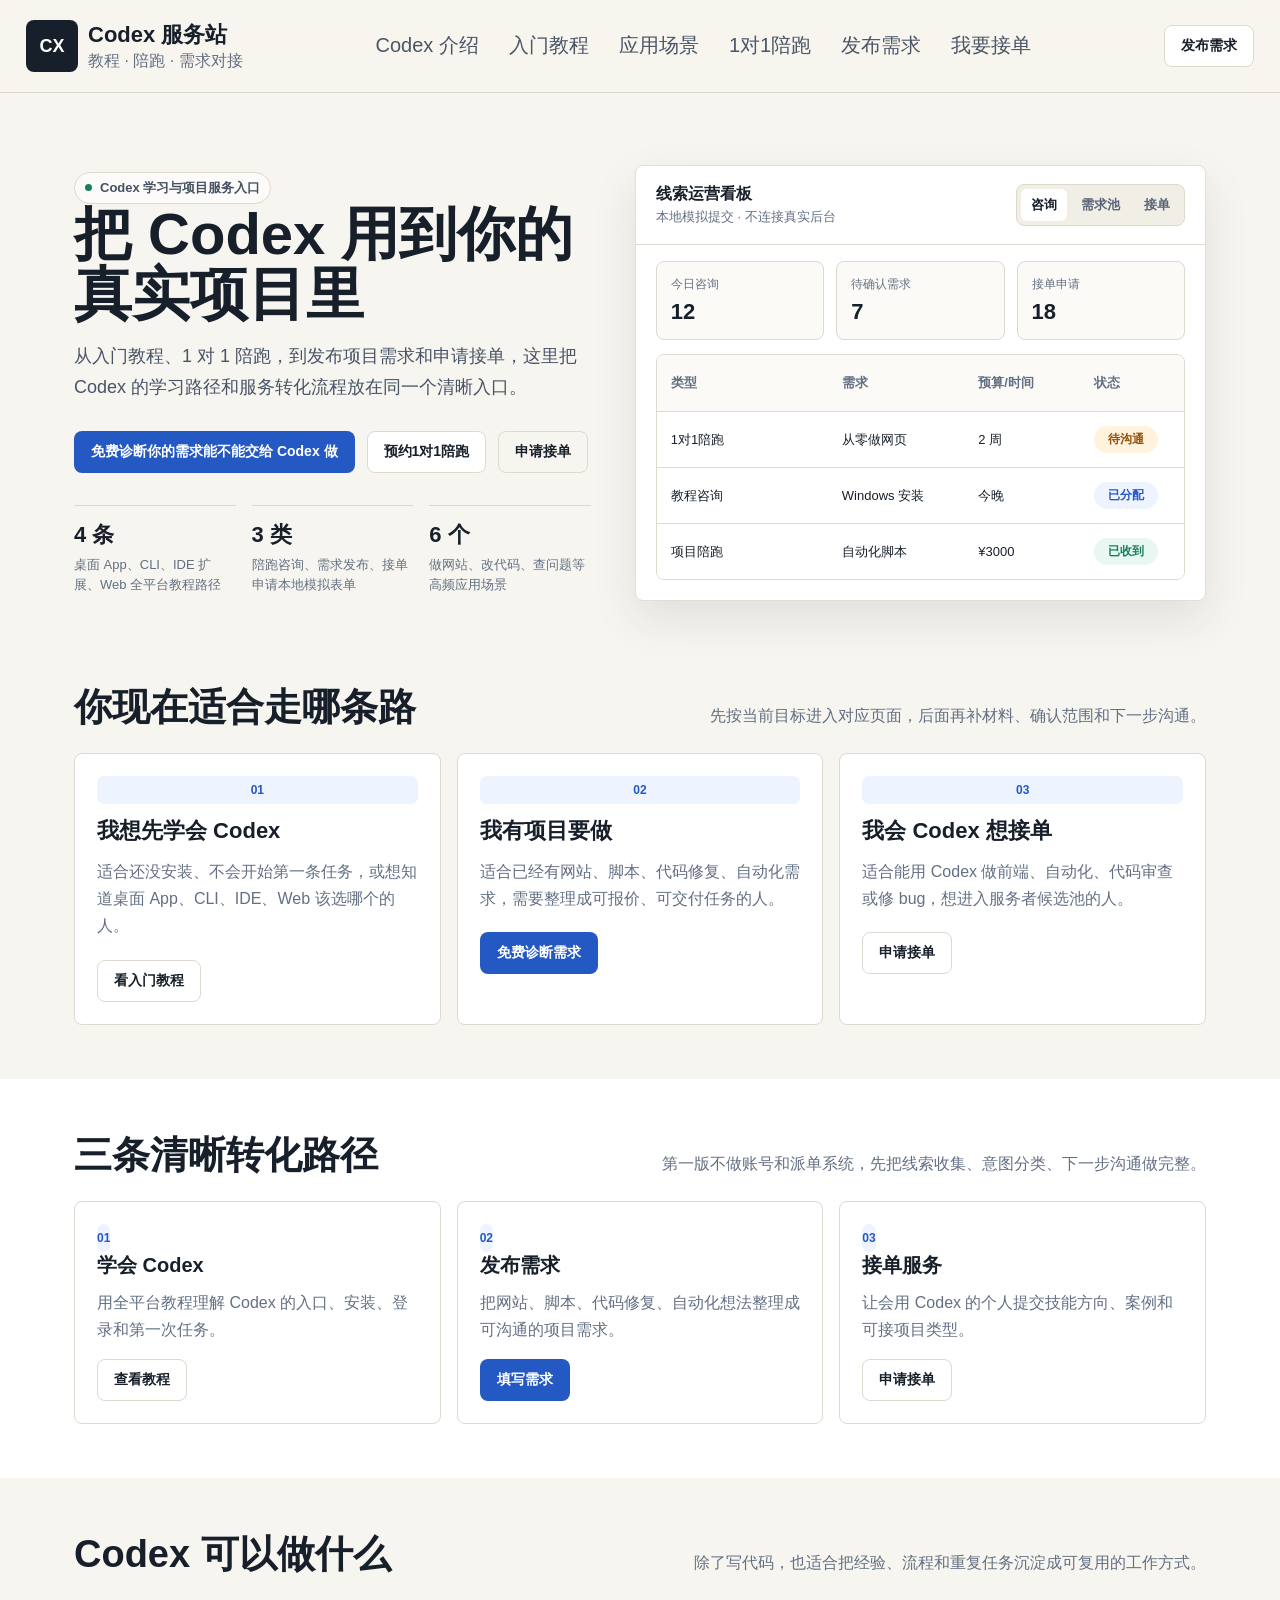
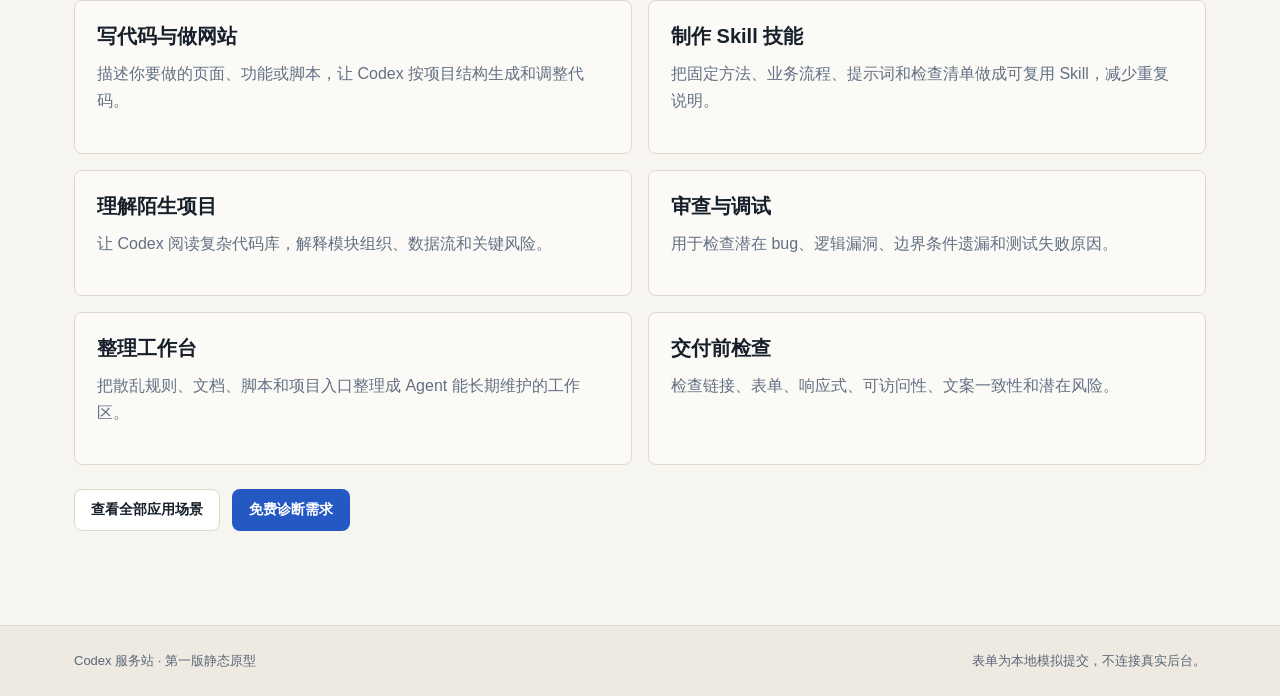
==== index.html @ 1586b2aa "Add files via upload" ====
﻿<!doctype html><html lang="zh-CN"><head><meta charset="utf-8"><meta name="viewport" content="width=device-width, initial-scale=1"><title>Codex 服务站 | 学 Codex、发需求、接项目</title><link rel="stylesheet" href="styles.css"></head><body><header class="site-header"><div class="nav-wrap"><a class="brand" href="index.html"><span class="brand-mark">CX</span><span class="brand-text"><span class="brand-name">Codex 服务站</span><span class="brand-sub">教程 · 陪跑 · 需求对接</span></span></a><nav class="nav-links" data-nav-links><a href="codex/index.html">Codex 介绍</a><a href="tutorial/index.html">入门教程</a><a href="scenarios/index.html">应用场景</a><a href="coaching/index.html">1对1陪跑</a><a href="post-demand/index.html">发布需求</a><a href="take-orders/index.html">我要接单</a></nav><div class="nav-actions"><a class="button secondary" href="post-demand/index.html">发布需求</a><button class="menu-button" type="button" data-menu-toggle aria-expanded="false" aria-label="打开导航">☰</button></div></div></header><main><section class="hero"><div><span class="eyebrow">Codex 学习与项目服务入口</span><h1>把 Codex 用到你的真实项目里</h1><p class="lead">从入门教程、1 对 1 陪跑，到发布项目需求和申请接单，这里把 Codex 的学习路径和服务转化流程放在同一个清晰入口。</p><div class="hero-actions"><a class="button primary" href="post-demand/index.html">免费诊断你的需求能不能交给 Codex 做</a><a class="button secondary" href="coaching/index.html">预约1对1陪跑</a><a class="button ghost" href="take-orders/index.html">申请接单</a></div><div class="trust-row"><div class="trust-item"><strong>4 条</strong><span>桌面 App、CLI、IDE 扩展、Web 全平台教程路径</span></div><div class="trust-item"><strong>3 类</strong><span>陪跑咨询、需求发布、接单申请本地模拟表单</span></div><div class="trust-item"><strong>6 个</strong><span>做网站、改代码、查问题等高频应用场景</span></div></div></div><aside class="pipeline-preview"><div class="pipeline-top"><div class="pipeline-title"><strong>线索运营看板</strong><span>本地模拟提交 · 不连接真实后台</span></div><div class="pipeline-tabs" data-tabs><button class="is-active" type="button" data-tab="consult">咨询</button><button type="button" data-tab="demand">需求池</button><button type="button" data-tab="talent">接单</button></div></div><div class="pipeline-body"><div class="metric-strip"><div class="metric"><span>今日咨询</span><strong>12</strong></div><div class="metric"><span>待确认需求</span><strong>7</strong></div><div class="metric"><span>接单申请</span><strong>18</strong></div></div><div class="lead-table" data-pipeline-view="consult"><div class="lead-row"><span>类型</span><span>需求</span><span>预算/时间</span><span>状态</span></div><div class="lead-row"><span>1对1陪跑</span><span>从零做网页</span><span>2 周</span><span class="status hot">待沟通</span></div><div class="lead-row"><span>教程咨询</span><span>Windows 安装</span><span>今晚</span><span class="status">已分配</span></div><div class="lead-row"><span>项目陪跑</span><span>自动化脚本</span><span>¥3000</span><span class="status done">已收到</span></div></div><div class="lead-table" data-pipeline-view="demand" hidden><div class="lead-row"><span>项目</span><span>类型</span><span>周期</span><span>状态</span></div><div class="lead-row"><span>官网落地页</span><span>网站</span><span>7 天</span><span class="status hot">待报价</span></div><div class="lead-row"><span>后台报表</span><span>数据</span><span>14 天</span><span class="status">审核中</span></div><div class="lead-row"><span>客服自动化</span><span>脚本</span><span>5 天</span><span class="status done">已收到</span></div></div><div class="lead-table" data-pipeline-view="talent" hidden><div class="lead-row"><span>姓名</span><span>技能</span><span>可接类型</span><span>状态</span></div><div class="lead-row"><span>Lin</span><span>前端 + Codex</span><span>网站</span><span class="status hot">待核验</span></div><div class="lead-row"><span>Zhou</span><span>自动化</span><span>脚本</span><span class="status">已入库</span></div><div class="lead-row"><span>Chen</span><span>代码审查</span><span>修复</span><span class="status done">已收到</span></div></div></div></aside></section><section class="section route-finder"><div class="section-head"><h2>你现在适合走哪条路</h2><p>先按当前目标进入对应页面，后面再补材料、确认范围和下一步沟通。</p></div><div class="finder-grid"><article class="finder-item"><span class="number">01</span><h3>我想先学会 Codex</h3><p>适合还没安装、不会开始第一条任务，或想知道桌面 App、CLI、IDE、Web 该选哪个的人。</p><a class="button secondary" href="tutorial/index.html">看入门教程</a></article><article class="finder-item"><span class="number">02</span><h3>我有项目要做</h3><p>适合已经有网站、脚本、代码修复、自动化需求，需要整理成可报价、可交付任务的人。</p><a class="button primary" href="post-demand/index.html">免费诊断需求</a></article><article class="finder-item"><span class="number">03</span><h3>我会 Codex 想接单</h3><p>适合能用 Codex 做前端、自动化、代码审查或修 bug，想进入服务者候选池的人。</p><a class="button secondary" href="take-orders/index.html">申请接单</a></article></div></section><section class="section alt"><div class="section-inner"><div class="section-head"><h2>三条清晰转化路径</h2><p>第一版不做账号和派单系统，先把线索收集、意图分类、下一步沟通做完整。</p></div><div class="three-grid"><article class="card"><span class="number">01</span><h3>学会 Codex</h3><p>用全平台教程理解 Codex 的入口、安装、登录和第一次任务。</p><a class="button secondary" href="tutorial/index.html">查看教程</a></article><article class="card"><span class="number">02</span><h3>发布需求</h3><p>把网站、脚本、代码修复、自动化想法整理成可沟通的项目需求。</p><a class="button primary" href="post-demand/index.html">填写需求</a></article><article class="card"><span class="number">03</span><h3>接单服务</h3><p>让会用 Codex 的个人提交技能方向、案例和可接项目类型。</p><a class="button secondary" href="take-orders/index.html">申请接单</a></article></div></div></section><section class="section"><div class="section-head"><h2>Codex 可以做什么</h2><p>除了写代码，也适合把经验、流程和重复任务沉淀成可复用的工作方式。</p></div><div class="feature-grid"><article class="card tint"><h3>写代码与做网站</h3><p>描述你要做的页面、功能或脚本，让 Codex 按项目结构生成和调整代码。</p></article><article class="card tint"><h3>制作 Skill 技能</h3><p>把固定方法、业务流程、提示词和检查清单做成可复用 Skill，减少重复说明。</p></article><article class="card tint"><h3>理解陌生项目</h3><p>让 Codex 阅读复杂代码库，解释模块组织、数据流和关键风险。</p></article><article class="card tint"><h3>审查与调试</h3><p>用于检查潜在 bug、逻辑漏洞、边界条件遗漏和测试失败原因。</p></article><article class="card tint"><h3>整理工作台</h3><p>把散乱规则、文档、脚本和项目入口整理成 Agent 能长期维护的工作区。</p></article><article class="card tint"><h3>交付前检查</h3><p>检查链接、表单、响应式、可访问性、文案一致性和潜在风险。</p></article></div><div class="route-cta"><a class="button secondary" href="scenarios/index.html">查看全部应用场景</a><a class="button primary" href="post-demand/index.html">免费诊断需求</a></div></section></main><footer class="site-footer"><div class="footer-inner"><span>Codex 服务站 · 第一版静态原型</span><span>表单为本地模拟提交，不连接真实后台。</span></div></footer><script src="app.js"></script></body></html>
---- styles.css ----
﻿:root {
  --bg: #f7f5ef;
  --surface: #ffffff;
  --surface-2: #f1eee6;
  --ink: #17202a;
  --muted: #637083;
  --line: #ded9cf;
  --blue: #2459c4;
  --blue-dark: #193d86;
  --amber: #c77a18;
  --green: #14805e;
  --radius: 8px;
  --shadow: 0 18px 45px rgba(30, 42, 64, 0.1);
}

* {
  box-sizing: border-box;
}

html {
  scroll-behavior: smooth;
}

body {
  margin: 0;
  background: var(--bg);
  color: var(--ink);
  font-family: Inter, "Segoe UI", "Microsoft YaHei", Arial, sans-serif;
  letter-spacing: 0;
}

a {
  color: inherit;
  text-decoration: none;
}

button,
input,
select,
textarea {
  font: inherit;
}

.site-header {
  position: sticky;
  top: 0;
  z-index: 20;
  background: rgba(247, 245, 239, 0.94);
  border-bottom: 1px solid var(--line);
  backdrop-filter: blur(18px);
}

.nav-wrap {
  max-width: 100%;
  margin: 0 auto;
  display: flex;
  align-items: center;
  justify-content: space-between;
  gap: 24px;
  padding: 20px 26px;
}

.brand {
  display: flex;
  align-items: center;
  gap: 10px;
  min-width: max-content;
}

.brand-mark {
  display: grid;
  place-items: center;
  width: 52px;
  height: 52px;
  border-radius: 8px;
  background: var(--ink);
  color: #fff;
  font-weight: 800;
  font-size: 18px;
}

.brand-text {
  display: grid;
  gap: 1px;
}

.brand-name {
  font-weight: 800;
  font-size: 22px;
}

.brand-sub {
  color: var(--muted);
  font-size: 16px;
}

.nav-links {
  display: flex;
  align-items: center;
  justify-content: center;
  flex: 1 1 auto;
  gap: 30px;
  color: #4b5666;
  font-size: 20px;
  min-width: 0;
  white-space: nowrap;
}

.nav-links a {
  padding: 8px 0;
  border-bottom: 2px solid transparent;
}

.nav-links a:hover,
.nav-links a[aria-current="page"] {
  color: var(--ink);
  border-color: var(--blue);
}

.nav-actions {
  display: flex;
  align-items: center;
  gap: 10px;
}

.menu-button {
  display: none;
  width: 38px;
  height: 38px;
  border: 1px solid var(--line);
  border-radius: 8px;
  background: var(--surface);
  color: var(--ink);
}

.button {
  display: inline-flex;
  align-items: center;
  justify-content: center;
  gap: 8px;
  min-height: 42px;
  padding: 0 16px;
  border: 1px solid transparent;
  border-radius: 8px;
  cursor: pointer;
  font-weight: 750;
  font-size: 14px;
  transition: transform 0.16s ease, border-color 0.16s ease, background 0.16s ease;
}

.button:hover {
  transform: translateY(-1px);
}

.button.primary {
  background: var(--blue);
  color: #fff;
}

.button.primary:hover {
  background: var(--blue-dark);
}

.button.secondary {
  background: var(--surface);
  border-color: var(--line);
  color: var(--ink);
}

.button.ghost {
  background: transparent;
  border-color: var(--line);
  color: var(--ink);
}

.button.amber {
  background: var(--amber);
  color: #fff;
}

.hero,
.page-hero,
.section,
.footer-inner {
  max-width: 1180px;
  margin: 0 auto;
  padding-left: 24px;
  padding-right: 24px;
}

.hero {
  display: grid;
  grid-template-columns: minmax(0, 0.95fr) minmax(460px, 1.05fr);
  gap: 44px;
  align-items: center;
  padding-top: 72px;
  padding-bottom: 42px;
}

.eyebrow {
  display: inline-flex;
  align-items: center;
  gap: 8px;
  width: fit-content;
  padding: 6px 10px;
  border: 1px solid var(--line);
  border-radius: 999px;
  color: #465263;
  background: rgba(255, 255, 255, 0.64);
  font-size: 13px;
  font-weight: 700;
}

.eyebrow::before {
  content: "";
  width: 7px;
  height: 7px;
  border-radius: 50%;
  background: var(--green);
}

h1,
h2,
h3,
p {
  margin-top: 0;
}

h1 {
  margin-bottom: 18px;
  font-size: 58px;
  line-height: 1.03;
  letter-spacing: 0;
}

.lead {
  max-width: 620px;
  margin-bottom: 28px;
  color: #485467;
  font-size: 18px;
  line-height: 1.72;
}

.hero-actions {
  display: flex;
  flex-wrap: wrap;
  gap: 12px;
  margin-bottom: 32px;
}

.trust-row {
  display: grid;
  grid-template-columns: repeat(3, minmax(0, 1fr));
  gap: 16px;
  max-width: 620px;
}

.trust-item {
  padding-top: 14px;
  border-top: 1px solid var(--line);
}

.trust-item strong {
  display: block;
  margin-bottom: 5px;
  font-size: 22px;
}

.trust-item span {
  color: var(--muted);
  font-size: 13px;
  line-height: 1.5;
}

.pipeline-preview {
  background: var(--surface);
  border: 1px solid #e4ded3;
  border-radius: 8px;
  box-shadow: var(--shadow);
  overflow: hidden;
}

.pipeline-top {
  display: flex;
  align-items: center;
  justify-content: space-between;
  gap: 18px;
  padding: 18px 20px;
  border-bottom: 1px solid var(--line);
}

.pipeline-title {
  display: grid;
  gap: 3px;
}

.pipeline-title strong {
  font-size: 16px;
}

.pipeline-title span {
  color: var(--muted);
  font-size: 13px;
}

.pipeline-tabs {
  display: inline-flex;
  gap: 4px;
  padding: 4px;
  border: 1px solid var(--line);
  border-radius: 8px;
  background: var(--surface-2);
}

.pipeline-tabs button {
  border: 0;
  border-radius: 6px;
  background: transparent;
  color: #596577;
  cursor: pointer;
  padding: 7px 10px;
  font-size: 13px;
  font-weight: 750;
}

.pipeline-tabs button.is-active {
  background: var(--surface);
  color: var(--ink);
}

.pipeline-body {
  padding: 16px 20px 20px;
}

.metric-strip {
  display: grid;
  grid-template-columns: repeat(3, minmax(0, 1fr));
  gap: 12px;
  margin-bottom: 14px;
}

.metric {
  padding: 14px;
  border: 1px solid var(--line);
  border-radius: 8px;
  background: #fbfaf7;
}

.metric span {
  display: block;
  margin-bottom: 6px;
  color: var(--muted);
  font-size: 12px;
}

.metric strong {
  font-size: 22px;
}

.lead-table {
  border: 1px solid var(--line);
  border-radius: 8px;
  overflow: hidden;
}

.lead-row {
  display: grid;
  grid-template-columns: 1.15fr 0.9fr 0.75fr 0.55fr;
  gap: 12px;
  align-items: center;
  min-height: 56px;
  padding: 0 14px;
  border-top: 1px solid var(--line);
  background: #fff;
  font-size: 13px;
}

.lead-row:first-child {
  border-top: 0;
  background: #fbfaf7;
  color: var(--muted);
  font-weight: 750;
}

.status {
  display: inline-flex;
  justify-content: center;
  width: fit-content;
  min-width: 64px;
  padding: 5px 8px;
  border-radius: 999px;
  background: #eef4ff;
  color: var(--blue);
  font-size: 12px;
  font-weight: 800;
}

.status.hot {
  background: #fff3de;
  color: #93520c;
}

.status.done {
  background: #e9f7f1;
  color: var(--green);
}

.section {
  padding-top: 54px;
  padding-bottom: 54px;
}

.section.alt {
  max-width: none;
  background: var(--surface);
}

.section.alt > .section-inner {
  max-width: 1180px;
  margin: 0 auto;
  padding-left: 24px;
  padding-right: 24px;
}

.section-head {
  display: flex;
  align-items: end;
  justify-content: space-between;
  gap: 28px;
  margin-bottom: 24px;
}

.section-head h2,
.page-hero h1 {
  margin-bottom: 0;
  font-size: 38px;
  line-height: 1.16;
}

.section-head p,
.page-hero p {
  max-width: 560px;
  margin-bottom: 0;
  color: var(--muted);
  line-height: 1.7;
}

.three-grid,
.feature-grid,
.scenario-grid,
.form-grid,
.tutorial-grid {
  display: grid;
  gap: 16px;
}

.three-grid {
  grid-template-columns: repeat(3, minmax(0, 1fr));
}

.feature-grid,
.scenario-grid {
  grid-template-columns: repeat(2, minmax(0, 1fr));
}

.tutorial-grid {
  grid-template-columns: repeat(4, minmax(0, 1fr));
}


.scenario-grid.expanded {
  grid-template-columns: repeat(3, minmax(0, 1fr));
}

.scenario-grid.expanded .card {
  display: grid;
  align-content: start;
  gap: 10px;
  min-height: 245px;
}

.scenario-grid.expanded .card h3,
.scenario-checklist .card h3 {
  margin: 0;
}

.scenario-grid.expanded .card p,
.scenario-checklist .card p {
  margin-bottom: 4px;
}

.scenario-grid.expanded .card .button {
  align-self: end;
  width: fit-content;
  margin-top: 4px;
}
.card {
  padding: 22px;
  border: 1px solid var(--line);
  border-radius: 8px;
  background: var(--surface);
}

.card.tint {
  background: #fbfaf7;
}

.card h3 {
  margin-bottom: 10px;
  font-size: 20px;
}

.card p,
.card li {
  color: var(--muted);
  line-height: 1.7;
}

.card ul,
.step-list {
  margin: 14px 0 0;
  padding: 0;
  list-style: none;
}

.card li,
.step-list li {
  display: flex;
  gap: 10px;
  padding: 10px 0;
  border-top: 1px solid var(--line);
}

.card li:first-child,
.step-list li:first-child {
  border-top: 0;
}

.number {
  display: inline-flex;
  align-items: center;
  justify-content: center;
  flex: 0 0 28px;
  height: 28px;
  border-radius: 7px;
  background: #eef4ff;
  color: var(--blue);
  font-size: 12px;
  font-weight: 850;
}

.page-hero {
  padding-top: 58px;
  padding-bottom: 36px;
}

.page-hero .eyebrow {
  margin-bottom: 18px;
}

.page-hero h1 {
  max-width: 820px;
  margin-bottom: 16px;
}

.split {
  display: grid;
  grid-template-columns: minmax(0, 0.92fr) minmax(360px, 0.58fr);
  gap: 22px;
  align-items: start;
}

.callout {
  border-left: 4px solid var(--amber);
  padding: 18px 20px;
  border-radius: 0 8px 8px 0;
  background: #fff7e8;
  color: #68420f;
  line-height: 1.7;
}

.source-note {
  margin-top: 16px;
  padding: 14px 16px;
  border: 1px solid var(--line);
  border-radius: 8px;
  color: var(--muted);
  background: #fbfaf7;
  font-size: 13px;
  line-height: 1.6;
}

.form-panel {
  padding: 24px;
  border: 1px solid var(--line);
  border-radius: 8px;
  background: var(--surface);
  box-shadow: 0 12px 32px rgba(30, 42, 64, 0.08);
}

.form-panel h2 {
  margin-bottom: 8px;
  font-size: 26px;
}

.form-panel > p {
  color: var(--muted);
  line-height: 1.65;
}

.lead-form {
  display: grid;
  gap: 14px;
  margin-top: 20px;
}

.field {
  display: grid;
  gap: 7px;
}

.field label {
  font-size: 13px;
  font-weight: 800;
}

.field input,
.field select,
.field textarea {
  width: 100%;
  border: 1px solid #d8d2c6;
  border-radius: 8px;
  background: #fff;
  color: var(--ink);
  min-height: 42px;
  padding: 10px 12px;
}

.field textarea {
  min-height: 128px;
  resize: vertical;
}

.field input:focus,
.field select:focus,
.field textarea:focus {
  outline: 3px solid rgba(36, 89, 196, 0.18);
  border-color: var(--blue);
}

.form-grid {
  grid-template-columns: repeat(2, minmax(0, 1fr));
}

.form-success {
  display: none;
  margin-top: 16px;
  padding: 14px 16px;
  border: 1px solid #b8e2d2;
  border-radius: 8px;
  background: #eaf8f2;
  color: #126346;
  line-height: 1.6;
}


.form-success.is-error {
  border-color: #efc2b8;
  background: #fff0ed;
  color: #8f2b18;
}
.form-success.is-visible {
  display: block;
}

.route-cta {
  display: flex;
  flex-wrap: wrap;
  gap: 12px;
  margin-top: 24px;
}


.route-finder {
  padding-top: 42px;
}

.finder-grid {
  display: grid;
  grid-template-columns: repeat(3, minmax(0, 1fr));
  gap: 16px;
}

.finder-item {
  display: grid;
  align-content: start;
  gap: 12px;
  min-height: 270px;
  padding: 22px;
  border: 1px solid var(--line);
  border-radius: 8px;
  background: var(--surface);
}

.finder-item h3 {
  margin: 0;
  font-size: 22px;
}

.finder-item p {
  margin: 0;
  color: var(--muted);
  line-height: 1.7;
}

.finder-item .button {
  align-self: end;
  width: fit-content;
  margin-top: 8px;
}

.form-success strong,
.form-success span {
  display: block;
}

.form-success strong {
  margin-bottom: 6px;
}
.site-footer {
  margin-top: 40px;
  border-top: 1px solid var(--line);
  background: #eeeae1;
}

.footer-inner {
  display: flex;
  align-items: center;
  justify-content: space-between;
  gap: 18px;
  padding-top: 26px;
  padding-bottom: 26px;
  color: #596577;
  font-size: 13px;
}

@media (max-width: 980px) {
  .menu-button {
    display: none;
  }

  .nav-wrap {
    flex-wrap: wrap;
    gap: 12px 18px;
  }

  .nav-links {
    order: 3;
    display: flex;
    width: 100%;
    flex: 0 0 100%;
    justify-content: flex-start;
    gap: 22px;
    overflow-x: auto;
    padding: 2px 0 4px;
    font-size: 17px;
    scrollbar-width: thin;
  }

  .nav-links a {
    flex: 0 0 auto;
    padding: 8px 0;
    border-bottom: 2px solid transparent;
  }

  .hero,
  .split {
    grid-template-columns: 1fr;
  }

  .hero {
    padding-top: 48px;
  }

  h1 {
    font-size: 42px;
  }

  .pipeline-preview {
    max-width: 100%;
  }

  .three-grid,
  .feature-grid,
  .scenario-grid,
  .tutorial-grid,
  .finder-grid,
  .form-grid {
    grid-template-columns: 1fr;
  }

  .section-head {
    display: grid;
  }
}

@media (max-width: 640px) {
  .nav-wrap,
  .hero,
  .page-hero,
  .section,
  .section.alt > .section-inner,
  .footer-inner {
    padding-left: 18px;
    padding-right: 18px;
  }

  .brand-sub {
    display: none;
  }

  .brand-mark {
    width: 42px;
    height: 42px;
    font-size: 16px;
  }

  .brand-name {
    font-size: 18px;
  }

  .nav-actions .button {
    display: none;
  }

  .nav-links {
    gap: 18px;
    font-size: 15px;
  }

  h1 {
    font-size: 34px;
  }

  .section-head h2,
  .page-hero h1 {
    font-size: 29px;
  }

  .trust-row,
  .metric-strip {
    grid-template-columns: 1fr;
  }

  .pipeline-top {
    display: grid;
  }

  .pipeline-tabs {
    width: 100%;
    justify-content: space-between;
  }

  .lead-row {
    grid-template-columns: 1fr;
    gap: 6px;
    padding: 12px;
  }

  .lead-row:first-child {
    display: none;
  }

  .footer-inner {
    display: grid;
  }
}
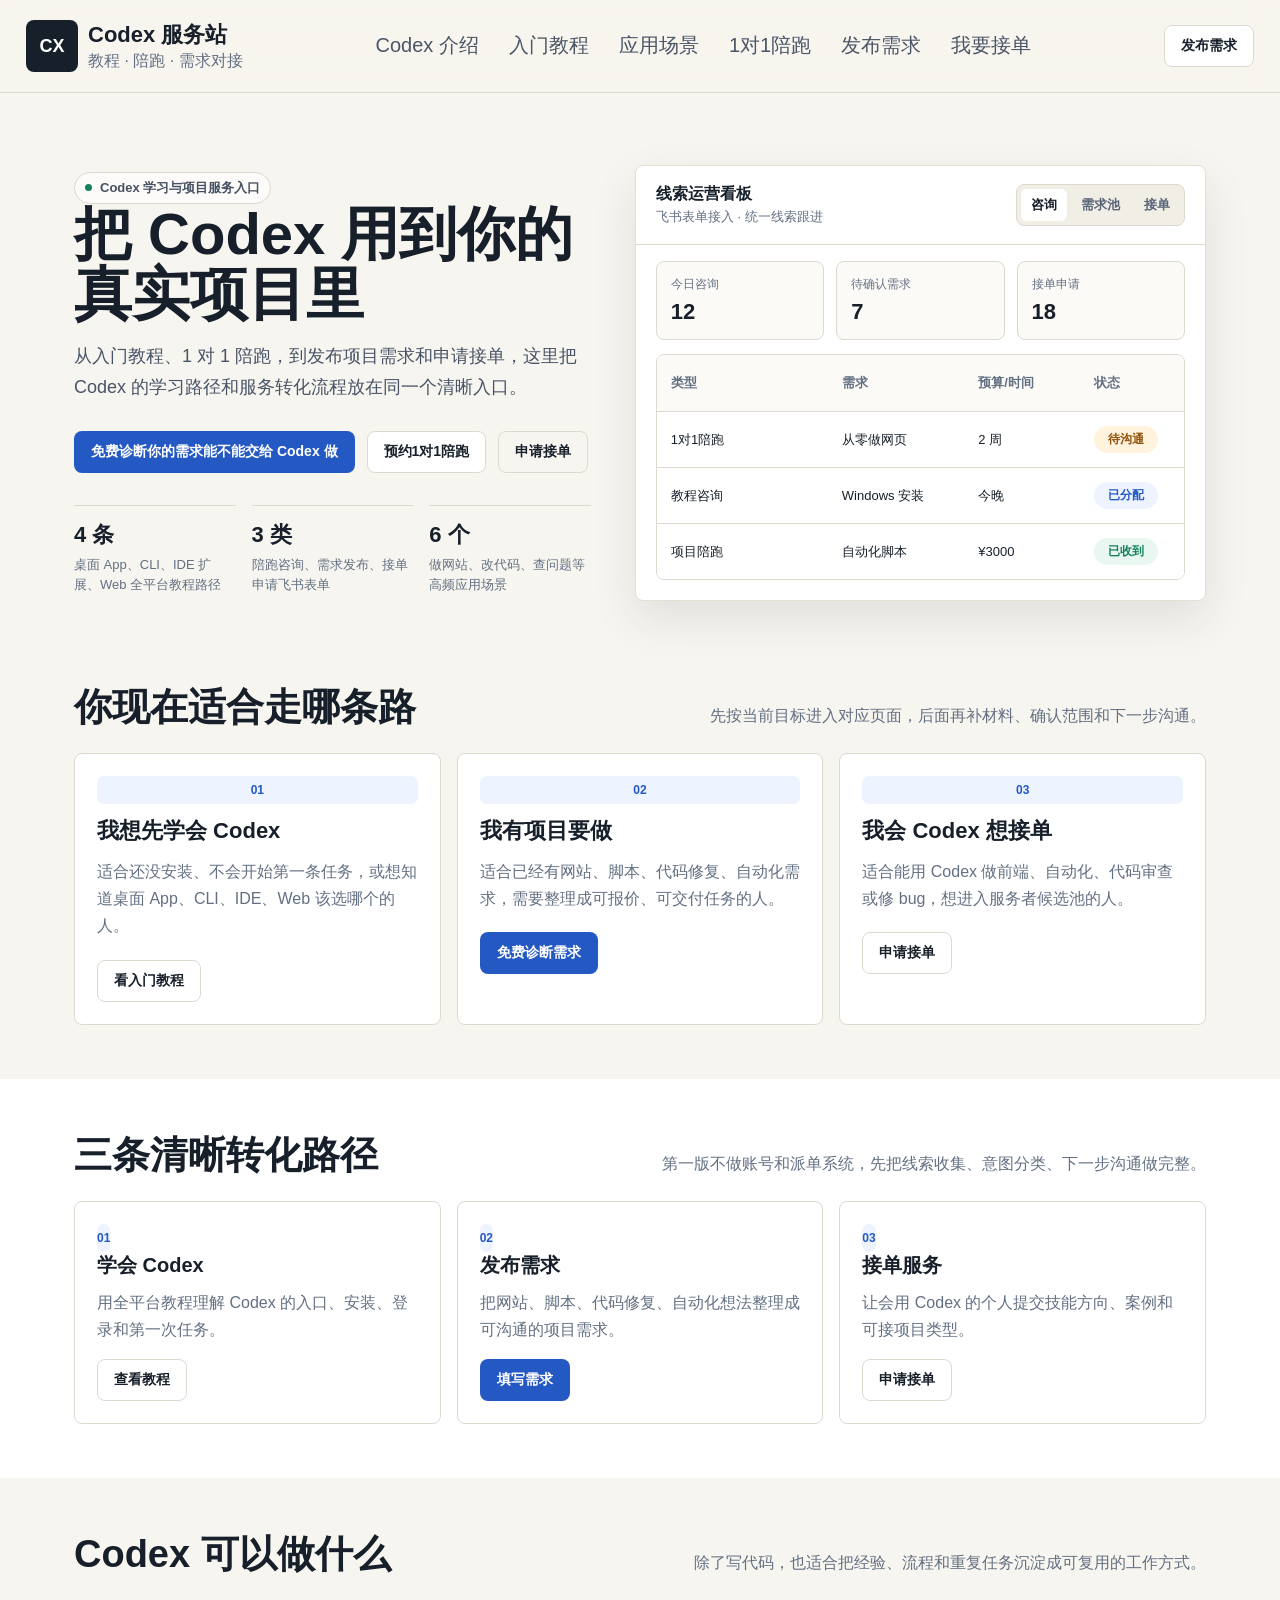
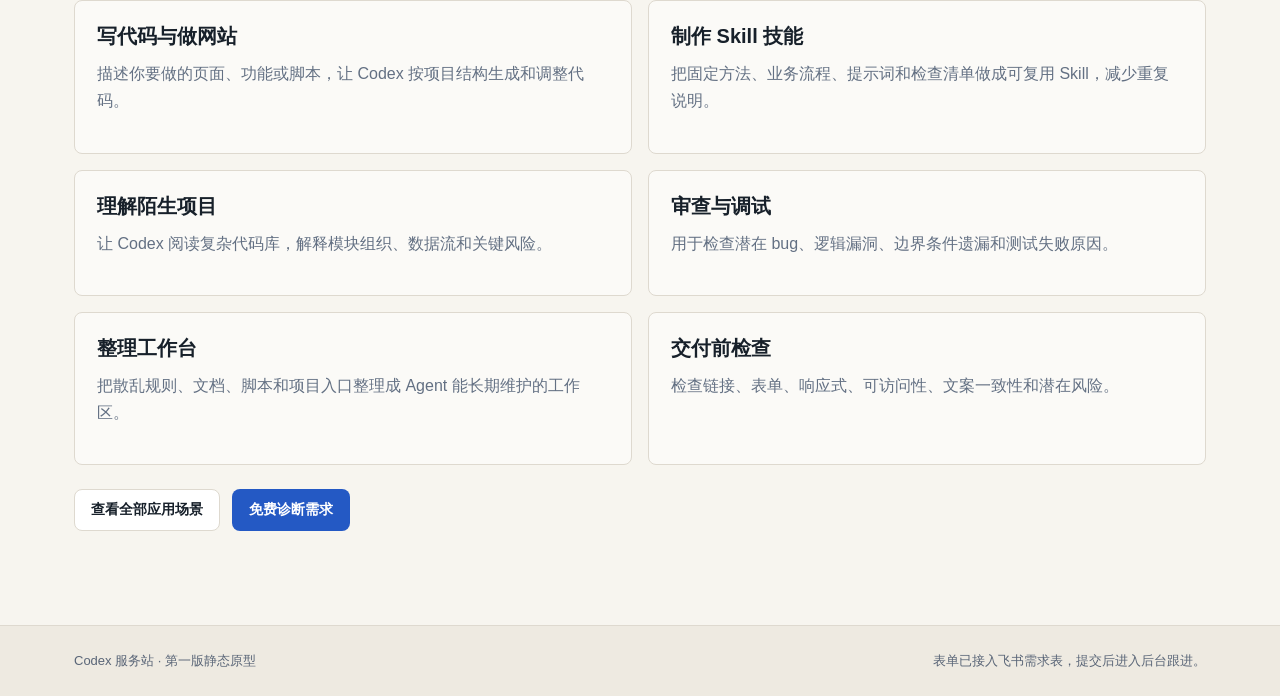
==== commit aa05d640: "Add files via upload" ====
--- a/index.html
+++ b/index.html
@@ -1 +1 @@
-﻿<!doctype html><html lang="zh-CN"><head><meta charset="utf-8"><meta name="viewport" content="width=device-width, initial-scale=1"><title>Codex 服务站 | 学 Codex、发需求、接项目</title><link rel="stylesheet" href="styles.css"></head><body><header class="site-header"><div class="nav-wrap"><a class="brand" href="index.html"><span class="brand-mark">CX</span><span class="brand-text"><span class="brand-name">Codex 服务站</span><span class="brand-sub">教程 · 陪跑 · 需求对接</span></span></a><nav class="nav-links" data-nav-links><a href="codex/index.html">Codex 介绍</a><a href="tutorial/index.html">入门教程</a><a href="scenarios/index.html">应用场景</a><a href="coaching/index.html">1对1陪跑</a><a href="post-demand/index.html">发布需求</a><a href="take-orders/index.html">我要接单</a></nav><div class="nav-actions"><a class="button secondary" href="post-demand/index.html">发布需求</a><button class="menu-button" type="button" data-menu-toggle aria-expanded="false" aria-label="打开导航">☰</button></div></div></header><main><section class="hero"><div><span class="eyebrow">Codex 学习与项目服务入口</span><h1>把 Codex 用到你的真实项目里</h1><p class="lead">从入门教程、1 对 1 陪跑，到发布项目需求和申请接单，这里把 Codex 的学习路径和服务转化流程放在同一个清晰入口。</p><div class="hero-actions"><a class="button primary" href="post-demand/index.html">免费诊断你的需求能不能交给 Codex 做</a><a class="button secondary" href="coaching/index.html">预约1对1陪跑</a><a class="button ghost" href="take-orders/index.html">申请接单</a></div><div class="trust-row"><div class="trust-item"><strong>4 条</strong><span>桌面 App、CLI、IDE 扩展、Web 全平台教程路径</span></div><div class="trust-item"><strong>3 类</strong><span>陪跑咨询、需求发布、接单申请本地模拟表单</span></div><div class="trust-item"><strong>6 个</strong><span>做网站、改代码、查问题等高频应用场景</span></div></div></div><aside class="pipeline-preview"><div class="pipeline-top"><div class="pipeline-title"><strong>线索运营看板</strong><span>本地模拟提交 · 不连接真实后台</span></div><div class="pipeline-tabs" data-tabs><button class="is-active" type="button" data-tab="consult">咨询</button><button type="button" data-tab="demand">需求池</button><button type="button" data-tab="talent">接单</button></div></div><div class="pipeline-body"><div class="metric-strip"><div class="metric"><span>今日咨询</span><strong>12</strong></div><div class="metric"><span>待确认需求</span><strong>7</strong></div><div class="metric"><span>接单申请</span><strong>18</strong></div></div><div class="lead-table" data-pipeline-view="consult"><div class="lead-row"><span>类型</span><span>需求</span><span>预算/时间</span><span>状态</span></div><div class="lead-row"><span>1对1陪跑</span><span>从零做网页</span><span>2 周</span><span class="status hot">待沟通</span></div><div class="lead-row"><span>教程咨询</span><span>Windows 安装</span><span>今晚</span><span class="status">已分配</span></div><div class="lead-row"><span>项目陪跑</span><span>自动化脚本</span><span>¥3000</span><span class="status done">已收到</span></div></div><div class="lead-table" data-pipeline-view="demand" hidden><div class="lead-row"><span>项目</span><span>类型</span><span>周期</span><span>状态</span></div><div class="lead-row"><span>官网落地页</span><span>网站</span><span>7 天</span><span class="status hot">待报价</span></div><div class="lead-row"><span>后台报表</span><span>数据</span><span>14 天</span><span class="status">审核中</span></div><div class="lead-row"><span>客服自动化</span><span>脚本</span><span>5 天</span><span class="status done">已收到</span></div></div><div class="lead-table" data-pipeline-view="talent" hidden><div class="lead-row"><span>姓名</span><span>技能</span><span>可接类型</span><span>状态</span></div><div class="lead-row"><span>Lin</span><span>前端 + Codex</span><span>网站</span><span class="status hot">待核验</span></div><div class="lead-row"><span>Zhou</span><span>自动化</span><span>脚本</span><span class="status">已入库</span></div><div class="lead-row"><span>Chen</span><span>代码审查</span><span>修复</span><span class="status done">已收到</span></div></div></div></aside></section><section class="section route-finder"><div class="section-head"><h2>你现在适合走哪条路</h2><p>先按当前目标进入对应页面，后面再补材料、确认范围和下一步沟通。</p></div><div class="finder-grid"><article class="finder-item"><span class="number">01</span><h3>我想先学会 Codex</h3><p>适合还没安装、不会开始第一条任务，或想知道桌面 App、CLI、IDE、Web 该选哪个的人。</p><a class="button secondary" href="tutorial/index.html">看入门教程</a></article><article class="finder-item"><span class="number">02</span><h3>我有项目要做</h3><p>适合已经有网站、脚本、代码修复、自动化需求，需要整理成可报价、可交付任务的人。</p><a class="button primary" href="post-demand/index.html">免费诊断需求</a></article><article class="finder-item"><span class="number">03</span><h3>我会 Codex 想接单</h3><p>适合能用 Codex 做前端、自动化、代码审查或修 bug，想进入服务者候选池的人。</p><a class="button secondary" href="take-orders/index.html">申请接单</a></article></div></section><section class="section alt"><div class="section-inner"><div class="section-head"><h2>三条清晰转化路径</h2><p>第一版不做账号和派单系统，先把线索收集、意图分类、下一步沟通做完整。</p></div><div class="three-grid"><article class="card"><span class="number">01</span><h3>学会 Codex</h3><p>用全平台教程理解 Codex 的入口、安装、登录和第一次任务。</p><a class="button secondary" href="tutorial/index.html">查看教程</a></article><article class="card"><span class="number">02</span><h3>发布需求</h3><p>把网站、脚本、代码修复、自动化想法整理成可沟通的项目需求。</p><a class="button primary" href="post-demand/index.html">填写需求</a></article><article class="card"><span class="number">03</span><h3>接单服务</h3><p>让会用 Codex 的个人提交技能方向、案例和可接项目类型。</p><a class="button secondary" href="take-orders/index.html">申请接单</a></article></div></div></section><section class="section"><div class="section-head"><h2>Codex 可以做什么</h2><p>除了写代码，也适合把经验、流程和重复任务沉淀成可复用的工作方式。</p></div><div class="feature-grid"><article class="card tint"><h3>写代码与做网站</h3><p>描述你要做的页面、功能或脚本，让 Codex 按项目结构生成和调整代码。</p></article><article class="card tint"><h3>制作 Skill 技能</h3><p>把固定方法、业务流程、提示词和检查清单做成可复用 Skill，减少重复说明。</p></article><article class="card tint"><h3>理解陌生项目</h3><p>让 Codex 阅读复杂代码库，解释模块组织、数据流和关键风险。</p></article><article class="card tint"><h3>审查与调试</h3><p>用于检查潜在 bug、逻辑漏洞、边界条件遗漏和测试失败原因。</p></article><article class="card tint"><h3>整理工作台</h3><p>把散乱规则、文档、脚本和项目入口整理成 Agent 能长期维护的工作区。</p></article><article class="card tint"><h3>交付前检查</h3><p>检查链接、表单、响应式、可访问性、文案一致性和潜在风险。</p></article></div><div class="route-cta"><a class="button secondary" href="scenarios/index.html">查看全部应用场景</a><a class="button primary" href="post-demand/index.html">免费诊断需求</a></div></section></main><footer class="site-footer"><div class="footer-inner"><span>Codex 服务站 · 第一版静态原型</span><span>表单为本地模拟提交，不连接真实后台。</span></div></footer><script src="app.js"></script></body></html>+﻿<!doctype html><html lang="zh-CN"><head><meta charset="utf-8"><meta name="viewport" content="width=device-width, initial-scale=1"><title>Codex 服务站 | 学 Codex、发需求、接项目</title><link rel="stylesheet" href="styles.css"></head><body><header class="site-header"><div class="nav-wrap"><a class="brand" href="index.html"><span class="brand-mark">CX</span><span class="brand-text"><span class="brand-name">Codex 服务站</span><span class="brand-sub">教程 · 陪跑 · 需求对接</span></span></a><nav class="nav-links" data-nav-links><a href="codex/index.html">Codex 介绍</a><a href="tutorial/index.html">入门教程</a><a href="scenarios/index.html">应用场景</a><a href="coaching/index.html">1对1陪跑</a><a href="post-demand/index.html">发布需求</a><a href="take-orders/index.html">我要接单</a></nav><div class="nav-actions"><a class="button secondary" href="post-demand/index.html">发布需求</a><button class="menu-button" type="button" data-menu-toggle aria-expanded="false" aria-label="打开导航">☰</button></div></div></header><main><section class="hero"><div><span class="eyebrow">Codex 学习与项目服务入口</span><h1>把 Codex 用到你的真实项目里</h1><p class="lead">从入门教程、1 对 1 陪跑，到发布项目需求和申请接单，这里把 Codex 的学习路径和服务转化流程放在同一个清晰入口。</p><div class="hero-actions"><a class="button primary" href="post-demand/index.html">免费诊断你的需求能不能交给 Codex 做</a><a class="button secondary" href="coaching/index.html">预约1对1陪跑</a><a class="button ghost" href="take-orders/index.html">申请接单</a></div><div class="trust-row"><div class="trust-item"><strong>4 条</strong><span>桌面 App、CLI、IDE 扩展、Web 全平台教程路径</span></div><div class="trust-item"><strong>3 类</strong><span>陪跑咨询、需求发布、接单申请飞书表单</span></div><div class="trust-item"><strong>6 个</strong><span>做网站、改代码、查问题等高频应用场景</span></div></div></div><aside class="pipeline-preview"><div class="pipeline-top"><div class="pipeline-title"><strong>线索运营看板</strong><span>飞书表单接入 · 统一线索跟进</span></div><div class="pipeline-tabs" data-tabs><button class="is-active" type="button" data-tab="consult">咨询</button><button type="button" data-tab="demand">需求池</button><button type="button" data-tab="talent">接单</button></div></div><div class="pipeline-body"><div class="metric-strip"><div class="metric"><span>今日咨询</span><strong>12</strong></div><div class="metric"><span>待确认需求</span><strong>7</strong></div><div class="metric"><span>接单申请</span><strong>18</strong></div></div><div class="lead-table" data-pipeline-view="consult"><div class="lead-row"><span>类型</span><span>需求</span><span>预算/时间</span><span>状态</span></div><div class="lead-row"><span>1对1陪跑</span><span>从零做网页</span><span>2 周</span><span class="status hot">待沟通</span></div><div class="lead-row"><span>教程咨询</span><span>Windows 安装</span><span>今晚</span><span class="status">已分配</span></div><div class="lead-row"><span>项目陪跑</span><span>自动化脚本</span><span>¥3000</span><span class="status done">已收到</span></div></div><div class="lead-table" data-pipeline-view="demand" hidden><div class="lead-row"><span>项目</span><span>类型</span><span>周期</span><span>状态</span></div><div class="lead-row"><span>官网落地页</span><span>网站</span><span>7 天</span><span class="status hot">待报价</span></div><div class="lead-row"><span>后台报表</span><span>数据</span><span>14 天</span><span class="status">审核中</span></div><div class="lead-row"><span>客服自动化</span><span>脚本</span><span>5 天</span><span class="status done">已收到</span></div></div><div class="lead-table" data-pipeline-view="talent" hidden><div class="lead-row"><span>姓名</span><span>技能</span><span>可接类型</span><span>状态</span></div><div class="lead-row"><span>Lin</span><span>前端 + Codex</span><span>网站</span><span class="status hot">待核验</span></div><div class="lead-row"><span>Zhou</span><span>自动化</span><span>脚本</span><span class="status">已入库</span></div><div class="lead-row"><span>Chen</span><span>代码审查</span><span>修复</span><span class="status done">已收到</span></div></div></div></aside></section><section class="section route-finder"><div class="section-head"><h2>你现在适合走哪条路</h2><p>先按当前目标进入对应页面，后面再补材料、确认范围和下一步沟通。</p></div><div class="finder-grid"><article class="finder-item"><span class="number">01</span><h3>我想先学会 Codex</h3><p>适合还没安装、不会开始第一条任务，或想知道桌面 App、CLI、IDE、Web 该选哪个的人。</p><a class="button secondary" href="tutorial/index.html">看入门教程</a></article><article class="finder-item"><span class="number">02</span><h3>我有项目要做</h3><p>适合已经有网站、脚本、代码修复、自动化需求，需要整理成可报价、可交付任务的人。</p><a class="button primary" href="post-demand/index.html">免费诊断需求</a></article><article class="finder-item"><span class="number">03</span><h3>我会 Codex 想接单</h3><p>适合能用 Codex 做前端、自动化、代码审查或修 bug，想进入服务者候选池的人。</p><a class="button secondary" href="take-orders/index.html">申请接单</a></article></div></section><section class="section alt"><div class="section-inner"><div class="section-head"><h2>三条清晰转化路径</h2><p>第一版不做账号和派单系统，先把线索收集、意图分类、下一步沟通做完整。</p></div><div class="three-grid"><article class="card"><span class="number">01</span><h3>学会 Codex</h3><p>用全平台教程理解 Codex 的入口、安装、登录和第一次任务。</p><a class="button secondary" href="tutorial/index.html">查看教程</a></article><article class="card"><span class="number">02</span><h3>发布需求</h3><p>把网站、脚本、代码修复、自动化想法整理成可沟通的项目需求。</p><a class="button primary" href="post-demand/index.html">填写需求</a></article><article class="card"><span class="number">03</span><h3>接单服务</h3><p>让会用 Codex 的个人提交技能方向、案例和可接项目类型。</p><a class="button secondary" href="take-orders/index.html">申请接单</a></article></div></div></section><section class="section"><div class="section-head"><h2>Codex 可以做什么</h2><p>除了写代码，也适合把经验、流程和重复任务沉淀成可复用的工作方式。</p></div><div class="feature-grid"><article class="card tint"><h3>写代码与做网站</h3><p>描述你要做的页面、功能或脚本，让 Codex 按项目结构生成和调整代码。</p></article><article class="card tint"><h3>制作 Skill 技能</h3><p>把固定方法、业务流程、提示词和检查清单做成可复用 Skill，减少重复说明。</p></article><article class="card tint"><h3>理解陌生项目</h3><p>让 Codex 阅读复杂代码库，解释模块组织、数据流和关键风险。</p></article><article class="card tint"><h3>审查与调试</h3><p>用于检查潜在 bug、逻辑漏洞、边界条件遗漏和测试失败原因。</p></article><article class="card tint"><h3>整理工作台</h3><p>把散乱规则、文档、脚本和项目入口整理成 Agent 能长期维护的工作区。</p></article><article class="card tint"><h3>交付前检查</h3><p>检查链接、表单、响应式、可访问性、文案一致性和潜在风险。</p></article></div><div class="route-cta"><a class="button secondary" href="scenarios/index.html">查看全部应用场景</a><a class="button primary" href="post-demand/index.html">免费诊断需求</a></div></section></main><footer class="site-footer"><div class="footer-inner"><span>Codex 服务站 · 第一版静态原型</span><span>表单已接入飞书需求表，提交后进入后台跟进。</span></div></footer><script src="config.js"></script><script src="app.js"></script></body></html>
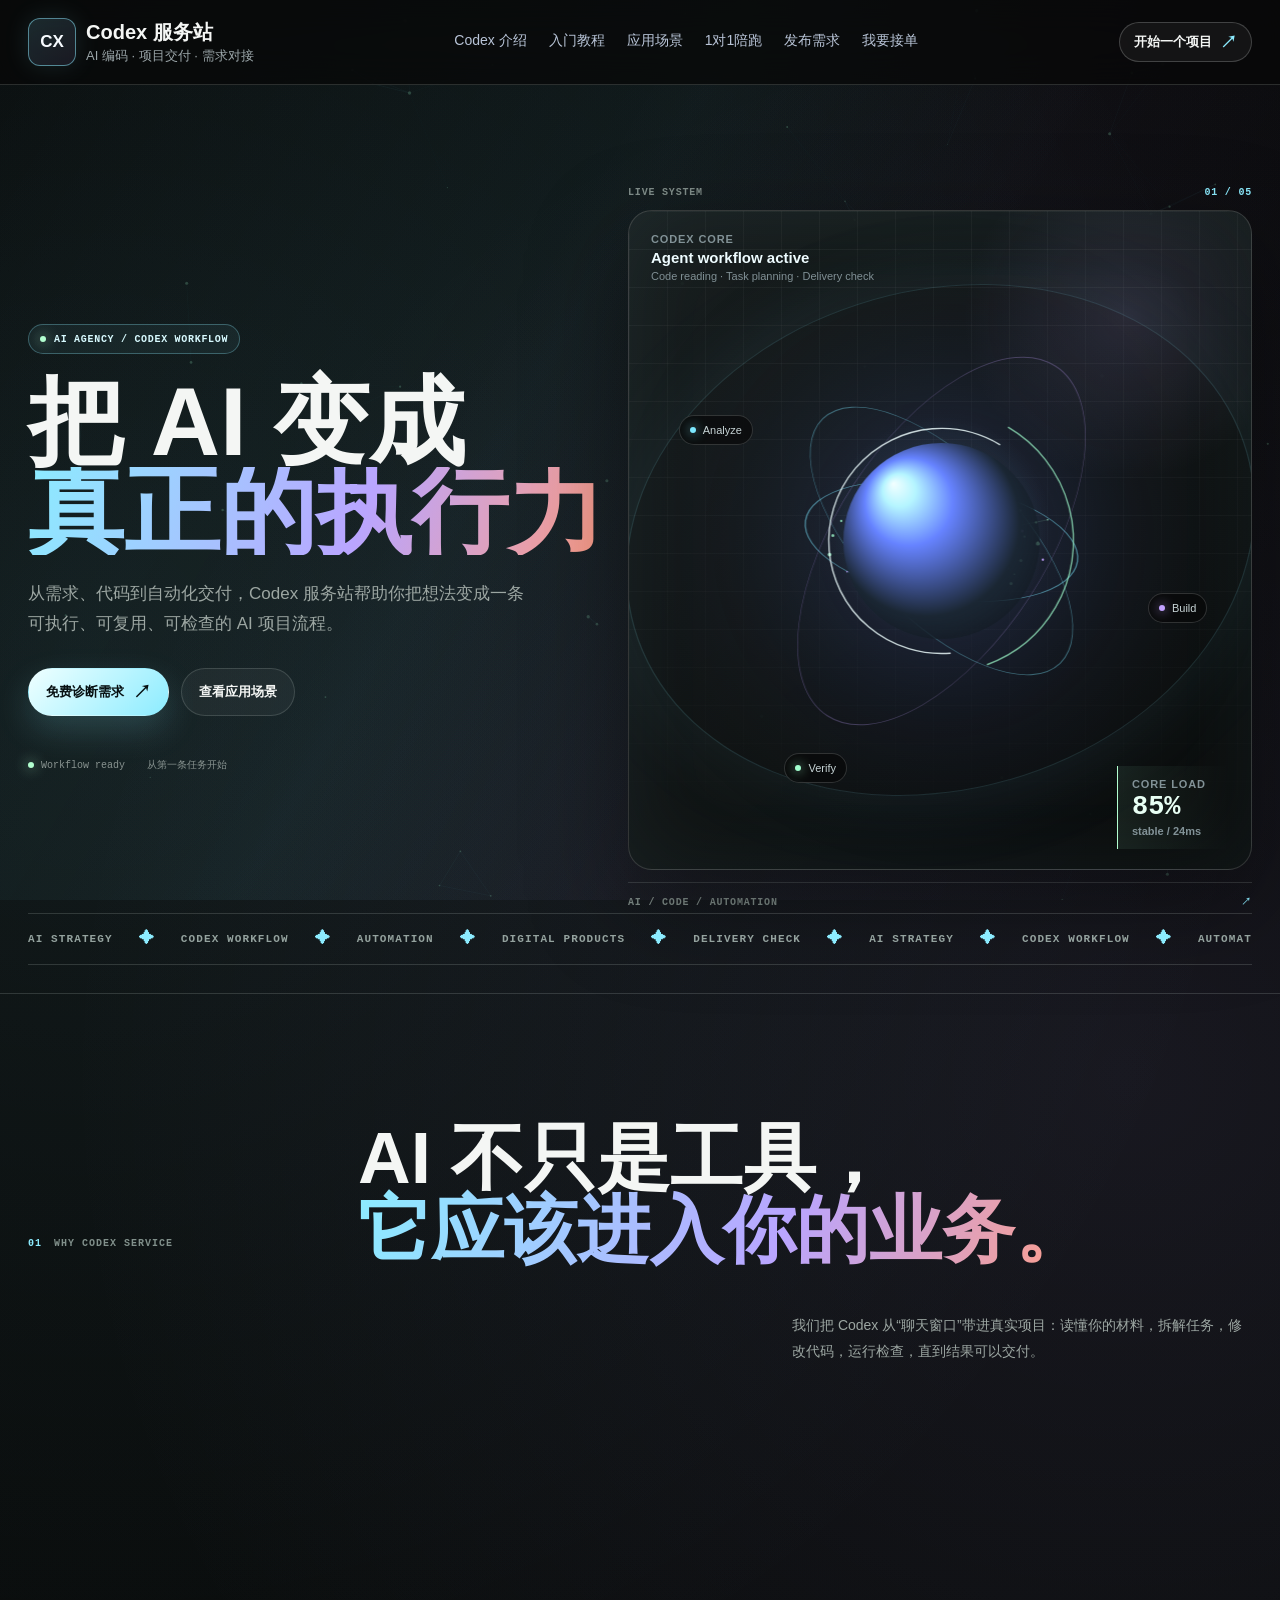
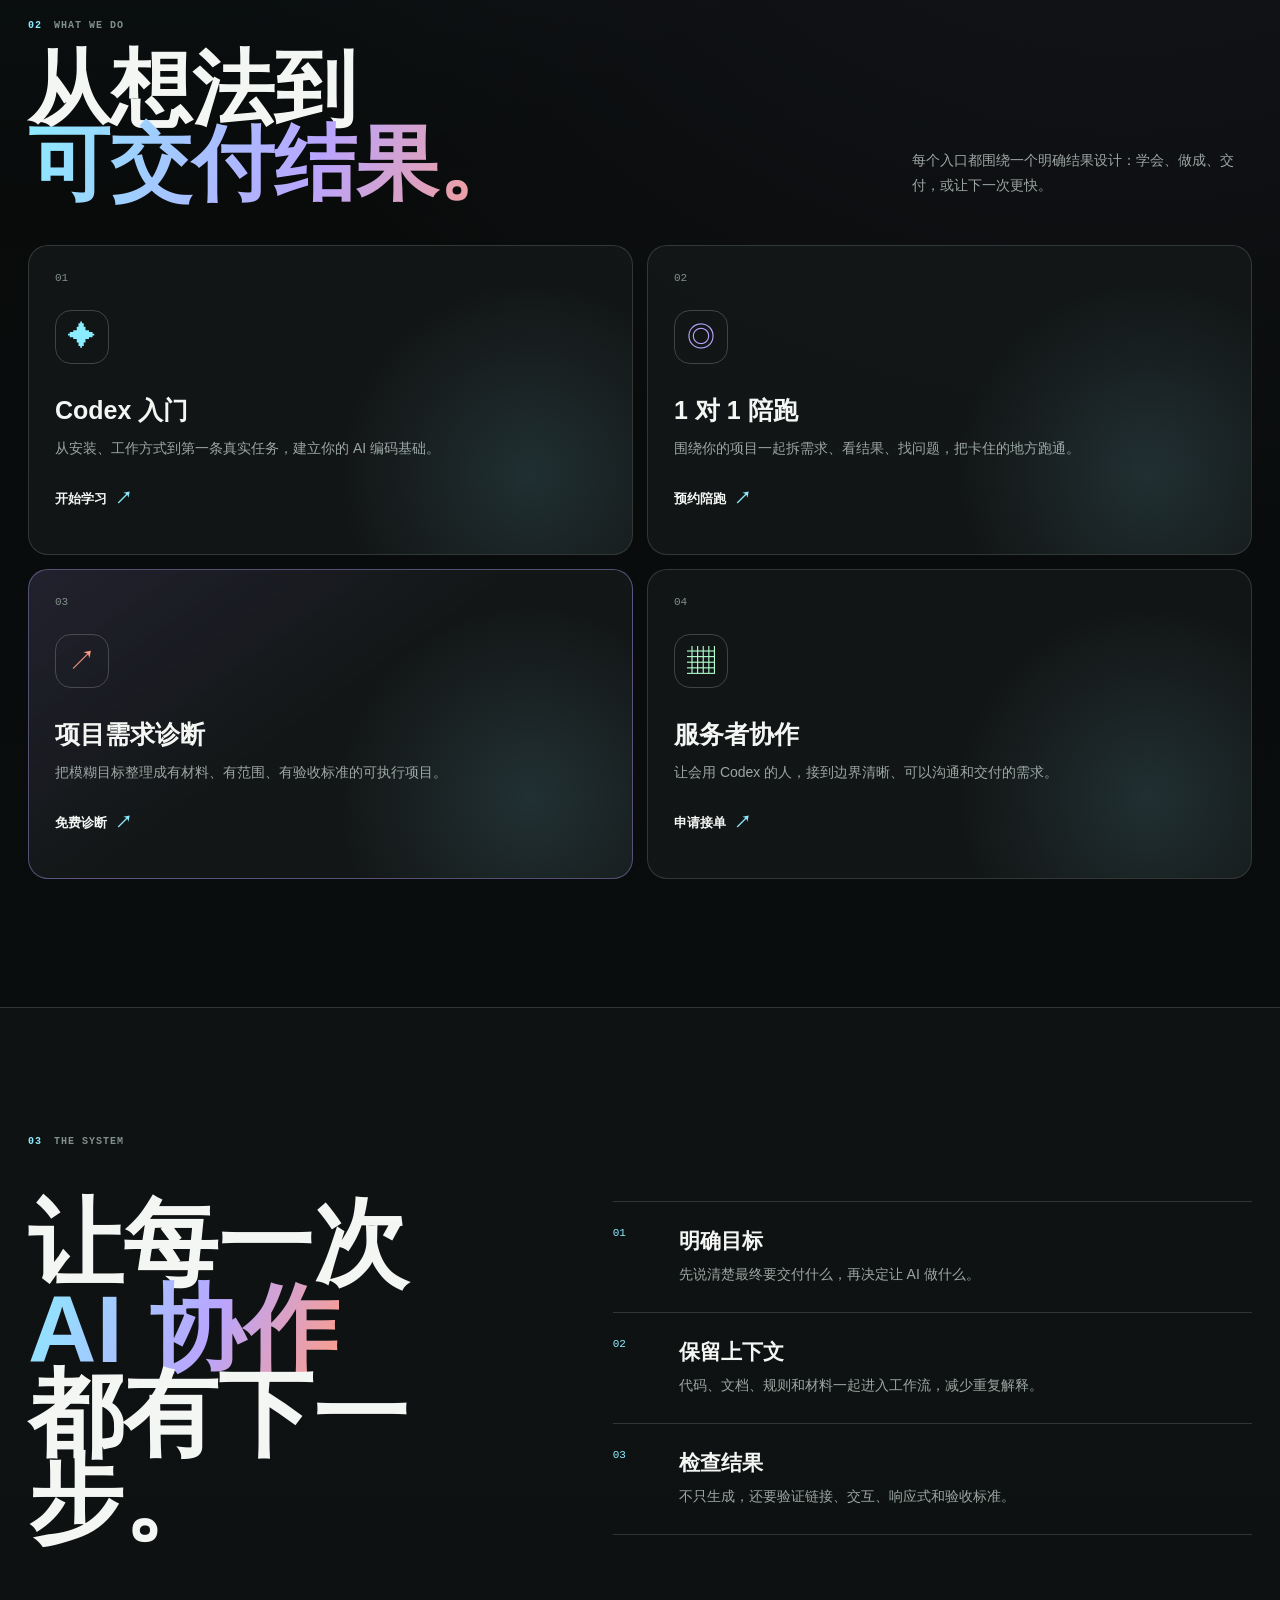
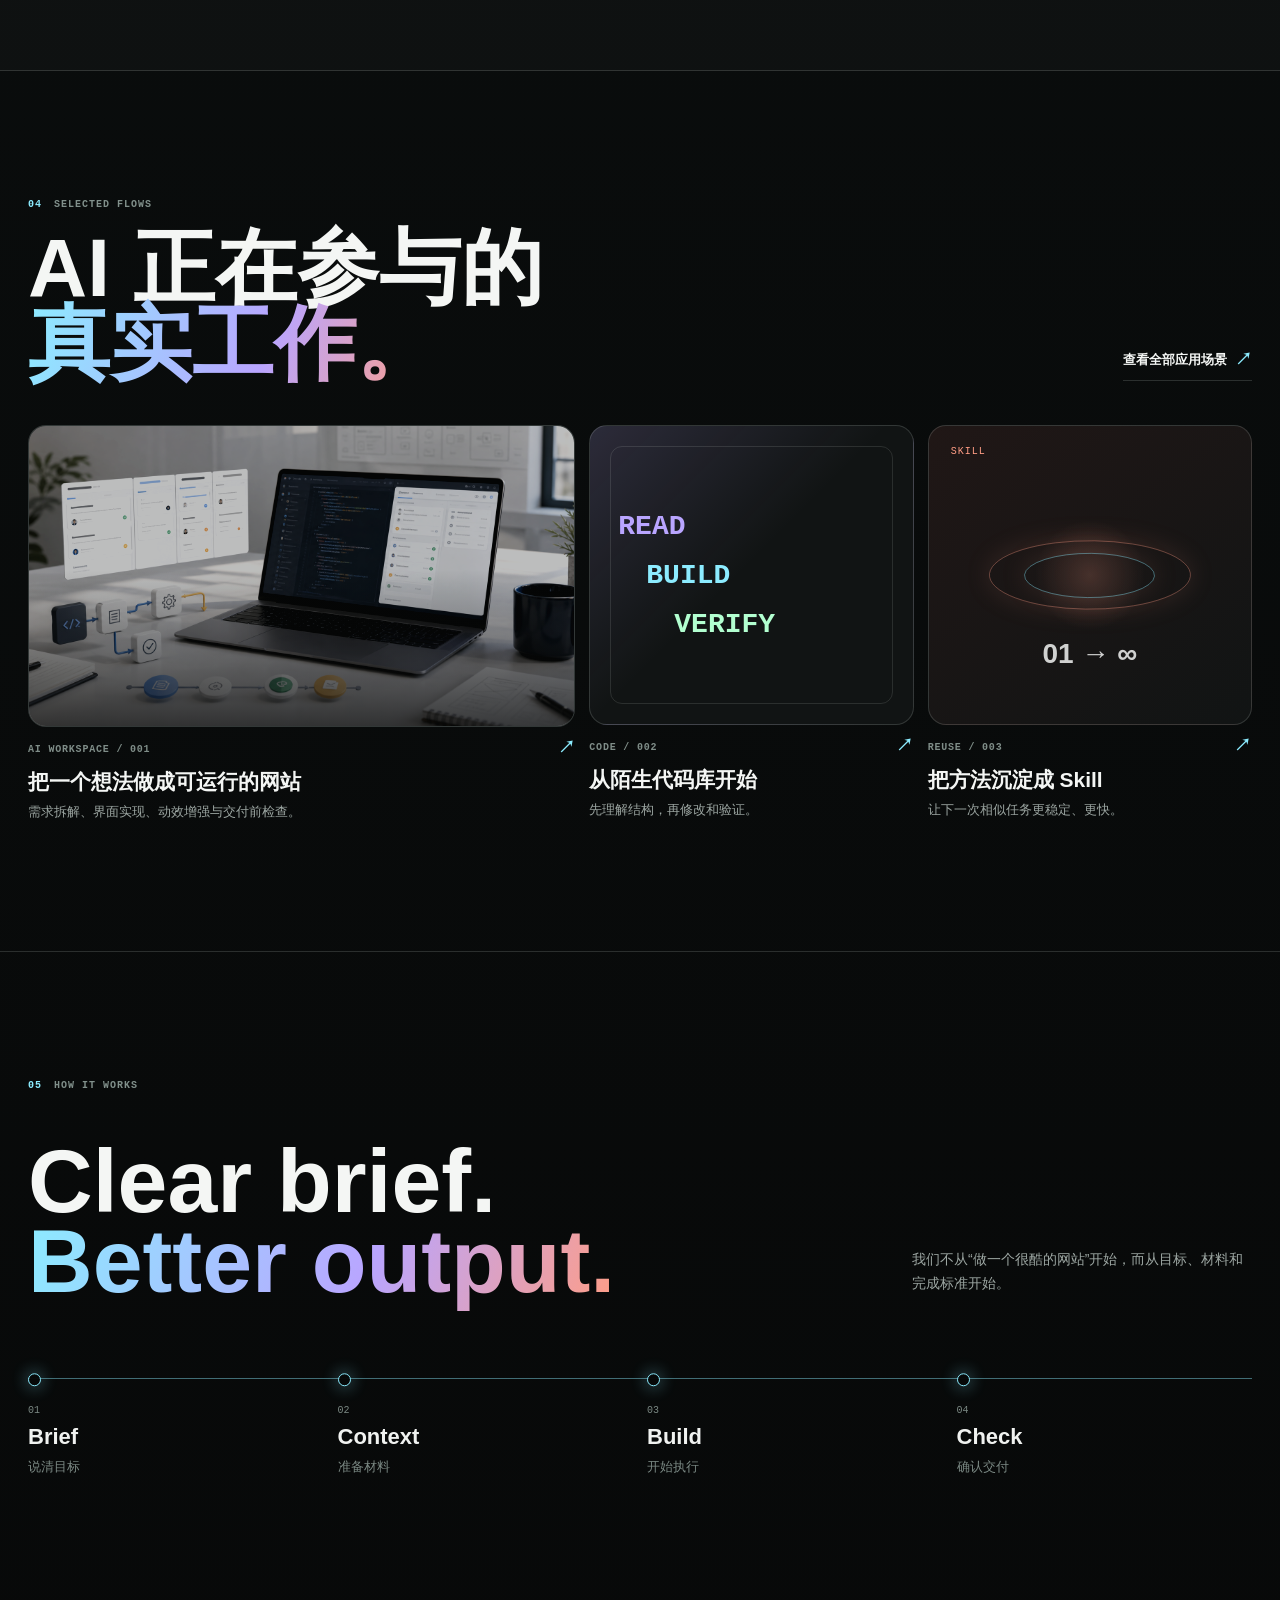
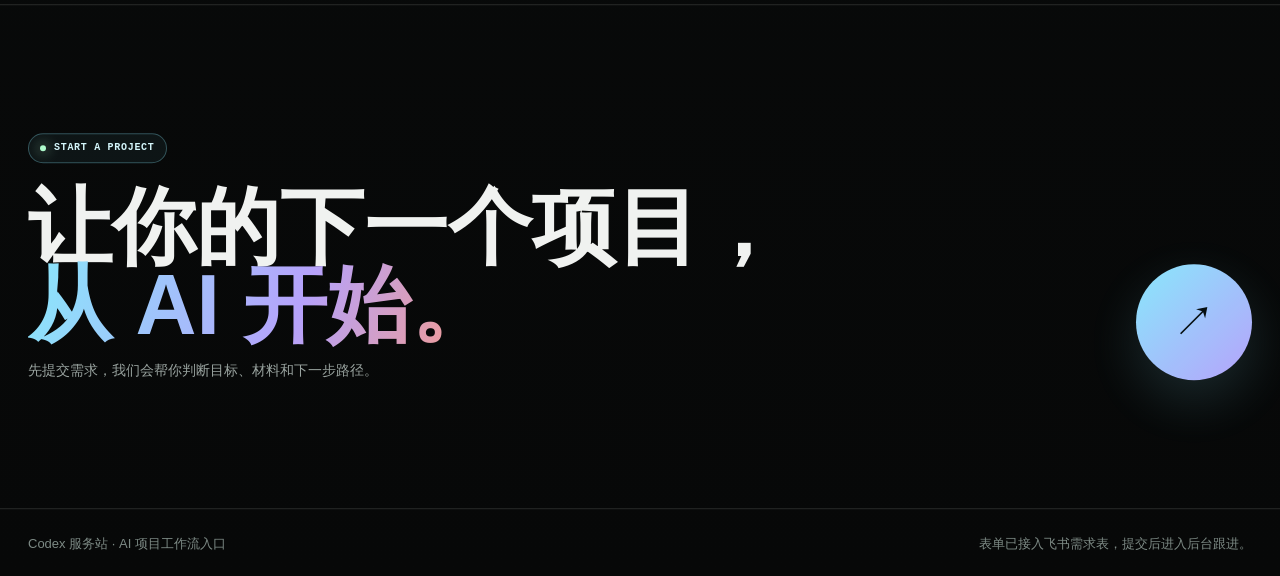
==== commit 25801e2d: "Update AgencyAI-inspired AI service homepage" ====
--- a/index.html
+++ b/index.html
@@ -1 +1,208 @@
-﻿<!doctype html><html lang="zh-CN"><head><meta charset="utf-8"><meta name="viewport" content="width=device-width, initial-scale=1"><title>Codex 服务站 | 学 Codex、发需求、接项目</title><link rel="stylesheet" href="styles.css"></head><body><header class="site-header"><div class="nav-wrap"><a class="brand" href="index.html"><span class="brand-mark">CX</span><span class="brand-text"><span class="brand-name">Codex 服务站</span><span class="brand-sub">教程 · 陪跑 · 需求对接</span></span></a><nav class="nav-links" data-nav-links><a href="codex/index.html">Codex 介绍</a><a href="tutorial/index.html">入门教程</a><a href="scenarios/index.html">应用场景</a><a href="coaching/index.html">1对1陪跑</a><a href="post-demand/index.html">发布需求</a><a href="take-orders/index.html">我要接单</a></nav><div class="nav-actions"><a class="button secondary" href="post-demand/index.html">发布需求</a><button class="menu-button" type="button" data-menu-toggle aria-expanded="false" aria-label="打开导航">☰</button></div></div></header><main><section class="hero"><div><span class="eyebrow">Codex 学习与项目服务入口</span><h1>把 Codex 用到你的真实项目里</h1><p class="lead">从入门教程、1 对 1 陪跑，到发布项目需求和申请接单，这里把 Codex 的学习路径和服务转化流程放在同一个清晰入口。</p><div class="hero-actions"><a class="button primary" href="post-demand/index.html">免费诊断你的需求能不能交给 Codex 做</a><a class="button secondary" href="coaching/index.html">预约1对1陪跑</a><a class="button ghost" href="take-orders/index.html">申请接单</a></div><div class="trust-row"><div class="trust-item"><strong>4 条</strong><span>桌面 App、CLI、IDE 扩展、Web 全平台教程路径</span></div><div class="trust-item"><strong>3 类</strong><span>陪跑咨询、需求发布、接单申请飞书表单</span></div><div class="trust-item"><strong>6 个</strong><span>做网站、改代码、查问题等高频应用场景</span></div></div></div><aside class="pipeline-preview"><div class="pipeline-top"><div class="pipeline-title"><strong>线索运营看板</strong><span>飞书表单接入 · 统一线索跟进</span></div><div class="pipeline-tabs" data-tabs><button class="is-active" type="button" data-tab="consult">咨询</button><button type="button" data-tab="demand">需求池</button><button type="button" data-tab="talent">接单</button></div></div><div class="pipeline-body"><div class="metric-strip"><div class="metric"><span>今日咨询</span><strong>12</strong></div><div class="metric"><span>待确认需求</span><strong>7</strong></div><div class="metric"><span>接单申请</span><strong>18</strong></div></div><div class="lead-table" data-pipeline-view="consult"><div class="lead-row"><span>类型</span><span>需求</span><span>预算/时间</span><span>状态</span></div><div class="lead-row"><span>1对1陪跑</span><span>从零做网页</span><span>2 周</span><span class="status hot">待沟通</span></div><div class="lead-row"><span>教程咨询</span><span>Windows 安装</span><span>今晚</span><span class="status">已分配</span></div><div class="lead-row"><span>项目陪跑</span><span>自动化脚本</span><span>¥3000</span><span class="status done">已收到</span></div></div><div class="lead-table" data-pipeline-view="demand" hidden><div class="lead-row"><span>项目</span><span>类型</span><span>周期</span><span>状态</span></div><div class="lead-row"><span>官网落地页</span><span>网站</span><span>7 天</span><span class="status hot">待报价</span></div><div class="lead-row"><span>后台报表</span><span>数据</span><span>14 天</span><span class="status">审核中</span></div><div class="lead-row"><span>客服自动化</span><span>脚本</span><span>5 天</span><span class="status done">已收到</span></div></div><div class="lead-table" data-pipeline-view="talent" hidden><div class="lead-row"><span>姓名</span><span>技能</span><span>可接类型</span><span>状态</span></div><div class="lead-row"><span>Lin</span><span>前端 + Codex</span><span>网站</span><span class="status hot">待核验</span></div><div class="lead-row"><span>Zhou</span><span>自动化</span><span>脚本</span><span class="status">已入库</span></div><div class="lead-row"><span>Chen</span><span>代码审查</span><span>修复</span><span class="status done">已收到</span></div></div></div></aside></section><section class="section route-finder"><div class="section-head"><h2>你现在适合走哪条路</h2><p>先按当前目标进入对应页面，后面再补材料、确认范围和下一步沟通。</p></div><div class="finder-grid"><article class="finder-item"><span class="number">01</span><h3>我想先学会 Codex</h3><p>适合还没安装、不会开始第一条任务，或想知道桌面 App、CLI、IDE、Web 该选哪个的人。</p><a class="button secondary" href="tutorial/index.html">看入门教程</a></article><article class="finder-item"><span class="number">02</span><h3>我有项目要做</h3><p>适合已经有网站、脚本、代码修复、自动化需求，需要整理成可报价、可交付任务的人。</p><a class="button primary" href="post-demand/index.html">免费诊断需求</a></article><article class="finder-item"><span class="number">03</span><h3>我会 Codex 想接单</h3><p>适合能用 Codex 做前端、自动化、代码审查或修 bug，想进入服务者候选池的人。</p><a class="button secondary" href="take-orders/index.html">申请接单</a></article></div></section><section class="section alt"><div class="section-inner"><div class="section-head"><h2>三条清晰转化路径</h2><p>第一版不做账号和派单系统，先把线索收集、意图分类、下一步沟通做完整。</p></div><div class="three-grid"><article class="card"><span class="number">01</span><h3>学会 Codex</h3><p>用全平台教程理解 Codex 的入口、安装、登录和第一次任务。</p><a class="button secondary" href="tutorial/index.html">查看教程</a></article><article class="card"><span class="number">02</span><h3>发布需求</h3><p>把网站、脚本、代码修复、自动化想法整理成可沟通的项目需求。</p><a class="button primary" href="post-demand/index.html">填写需求</a></article><article class="card"><span class="number">03</span><h3>接单服务</h3><p>让会用 Codex 的个人提交技能方向、案例和可接项目类型。</p><a class="button secondary" href="take-orders/index.html">申请接单</a></article></div></div></section><section class="section"><div class="section-head"><h2>Codex 可以做什么</h2><p>除了写代码，也适合把经验、流程和重复任务沉淀成可复用的工作方式。</p></div><div class="feature-grid"><article class="card tint"><h3>写代码与做网站</h3><p>描述你要做的页面、功能或脚本，让 Codex 按项目结构生成和调整代码。</p></article><article class="card tint"><h3>制作 Skill 技能</h3><p>把固定方法、业务流程、提示词和检查清单做成可复用 Skill，减少重复说明。</p></article><article class="card tint"><h3>理解陌生项目</h3><p>让 Codex 阅读复杂代码库，解释模块组织、数据流和关键风险。</p></article><article class="card tint"><h3>审查与调试</h3><p>用于检查潜在 bug、逻辑漏洞、边界条件遗漏和测试失败原因。</p></article><article class="card tint"><h3>整理工作台</h3><p>把散乱规则、文档、脚本和项目入口整理成 Agent 能长期维护的工作区。</p></article><article class="card tint"><h3>交付前检查</h3><p>检查链接、表单、响应式、可访问性、文案一致性和潜在风险。</p></article></div><div class="route-cta"><a class="button secondary" href="scenarios/index.html">查看全部应用场景</a><a class="button primary" href="post-demand/index.html">免费诊断需求</a></div></section></main><footer class="site-footer"><div class="footer-inner"><span>Codex 服务站 · 第一版静态原型</span><span>表单已接入飞书需求表，提交后进入后台跟进。</span></div></footer><script src="config.js"></script><script src="app.js"></script></body></html>
+<!doctype html>
+<html lang="zh-CN">
+<head>
+  <meta charset="utf-8">
+  <meta name="viewport" content="width=device-width, initial-scale=1">
+  <title>Codex 服务站 | AI Agency</title>
+  <meta name="description" content="Codex 服务站帮助个人和团队把 AI、代码、自动化与真实业务流程连接起来。">
+  <meta name="theme-color" content="#070808">
+  <link rel="stylesheet" href="styles.css">
+</head>
+<body class="theme-ai agencyai-home">
+  <canvas class="ambient-canvas" data-ambient-canvas aria-hidden="true"></canvas>
+  <div class="page-progress" data-page-progress aria-hidden="true"></div>
+  <div class="custom-cursor" data-custom-cursor aria-hidden="true"><span data-cursor-label>OPEN</span></div>
+
+  <header class="site-header">
+    <div class="nav-wrap">
+      <a class="brand" href="index.html" aria-label="Codex 服务站首页">
+        <span class="brand-mark">CX</span>
+        <span class="brand-text">
+          <span class="brand-name">Codex 服务站</span>
+          <span class="brand-sub">AI 编码 · 项目交付 · 需求对接</span>
+        </span>
+      </a>
+      <nav class="nav-links" data-nav-links>
+        <a href="codex/index.html">Codex 介绍</a>
+        <a href="tutorial/index.html">入门教程</a>
+        <a href="scenarios/index.html">应用场景</a>
+        <a href="coaching/index.html">1对1陪跑</a>
+        <a href="post-demand/index.html">发布需求</a>
+        <a href="take-orders/index.html">我要接单</a>
+      </nav>
+      <div class="nav-actions">
+        <a class="agency-nav-cta" href="post-demand/index.html">开始一个项目 <span>↗</span></a>
+        <button class="menu-button" type="button" data-menu-toggle aria-expanded="false" aria-label="打开导航">☰</button>
+      </div>
+    </div>
+  </header>
+
+  <main>
+    <section class="agency-hero">
+      <div class="agency-hero-grid">
+        <div class="agency-hero-copy reveal">
+          <span class="agency-pill"><i></i>AI AGENCY / CODEX WORKFLOW</span>
+          <h1>把 AI 变成<br><span>真正的执行力</span></h1>
+          <p>从需求、代码到自动化交付，Codex 服务站帮助你把想法变成一条可执行、可复用、可检查的 AI 项目流程。</p>
+          <div class="agency-hero-actions">
+            <a class="agency-button primary" href="post-demand/index.html" data-cursor-text="START">免费诊断需求 <span>↗</span></a>
+            <a class="agency-button secondary" href="scenarios/index.html" data-cursor-text="EXPLORE">查看应用场景</a>
+          </div>
+          <div class="agency-trust-row">
+            <span><i></i>Workflow ready</span>
+            <span>从第一条任务开始</span>
+          </div>
+        </div>
+
+        <div class="agency-hero-visual reveal">
+          <div class="agency-visual-label label-top"><span>LIVE SYSTEM</span><strong>01 / 05</strong></div>
+          <div class="core-stage" aria-label="动态 AI 核心视觉">
+            <canvas class="core-canvas" data-core-canvas aria-hidden="true"></canvas>
+            <div class="core-copy">
+              <span>Codex Core</span>
+              <strong>Agent workflow active</strong>
+              <small>Code reading · Task planning · Delivery check</small>
+            </div>
+            <div class="orbit-label label-one"><i></i>Analyze</div>
+            <div class="orbit-label label-two"><i></i>Build</div>
+            <div class="orbit-label label-three"><i></i>Verify</div>
+            <div class="core-readout"><span>CORE LOAD</span><strong data-core-load>82%</strong><small>stable / 24ms</small></div>
+          </div>
+          <div class="agency-visual-label label-bottom"><span>AI / CODE / AUTOMATION</span><span>↗</span></div>
+        </div>
+      </div>
+      <div class="agency-ticker" aria-label="服务方向">
+        <div class="agency-ticker-track">
+          <span>AI STRATEGY</span><b>✦</b><span>CODEX WORKFLOW</span><b>✦</b><span>AUTOMATION</span><b>✦</b><span>DIGITAL PRODUCTS</span><b>✦</b><span>DELIVERY CHECK</span><b>✦</b>
+          <span>AI STRATEGY</span><b>✦</b><span>CODEX WORKFLOW</span><b>✦</b><span>AUTOMATION</span><b>✦</b><span>DIGITAL PRODUCTS</span><b>✦</b><span>DELIVERY CHECK</span><b>✦</b>
+        </div>
+      </div>
+    </section>
+
+    <section class="agency-intro section">
+      <div class="agency-section-label reveal"><span>01</span><span>WHY CODEX SERVICE</span></div>
+      <div class="agency-intro-content reveal">
+        <h2>AI 不只是工具，<br><em>它应该进入你的业务。</em></h2>
+        <p>我们把 Codex 从“聊天窗口”带进真实项目：读懂你的材料，拆解任务，修改代码，运行检查，直到结果可以交付。</p>
+      </div>
+    </section>
+
+    <section class="agency-services section">
+      <div class="agency-section-heading reveal">
+        <div>
+          <div class="agency-section-label"><span>02</span><span>WHAT WE DO</span></div>
+          <h2>从想法到<br><span>可交付结果。</span></h2>
+        </div>
+        <p>每个入口都围绕一个明确结果设计：学会、做成、交付，或让下一次更快。</p>
+      </div>
+      <div class="agency-service-grid">
+        <a class="agency-service-card reveal" href="tutorial/index.html" data-cursor-text="LEARN">
+          <span class="card-number">01</span>
+          <div class="card-icon icon-spark">✦</div>
+          <h3>Codex 入门</h3>
+          <p>从安装、工作方式到第一条真实任务，建立你的 AI 编码基础。</p>
+          <span class="card-link">开始学习 <b>↗</b></span>
+        </a>
+        <a class="agency-service-card reveal" href="coaching/index.html" data-cursor-text="BOOK">
+          <span class="card-number">02</span>
+          <div class="card-icon icon-orbit">◎</div>
+          <h3>1 对 1 陪跑</h3>
+          <p>围绕你的项目一起拆需求、看结果、找问题，把卡住的地方跑通。</p>
+          <span class="card-link">预约陪跑 <b>↗</b></span>
+        </a>
+        <a class="agency-service-card featured reveal" href="post-demand/index.html" data-cursor-text="START">
+          <span class="card-number">03</span>
+          <div class="card-icon icon-flow">↗</div>
+          <h3>项目需求诊断</h3>
+          <p>把模糊目标整理成有材料、有范围、有验收标准的可执行项目。</p>
+          <span class="card-link">免费诊断 <b>↗</b></span>
+        </a>
+        <a class="agency-service-card reveal" href="take-orders/index.html" data-cursor-text="JOIN">
+          <span class="card-number">04</span>
+          <div class="card-icon icon-grid">▦</div>
+          <h3>服务者协作</h3>
+          <p>让会用 Codex 的人，接到边界清晰、可以沟通和交付的需求。</p>
+          <span class="card-link">申请接单 <b>↗</b></span>
+        </a>
+      </div>
+    </section>
+
+    <section class="agency-results section">
+      <div class="agency-section-label reveal"><span>03</span><span>THE SYSTEM</span></div>
+      <div class="agency-results-grid">
+        <div class="result-statement reveal">
+          <h2>让每一次<br><span>AI 协作</span><br>都有下一步。</h2>
+        </div>
+        <div class="result-list">
+          <article class="result-item reveal"><span>01</span><div><h3>明确目标</h3><p>先说清楚最终要交付什么，再决定让 AI 做什么。</p></div></article>
+          <article class="result-item reveal"><span>02</span><div><h3>保留上下文</h3><p>代码、文档、规则和材料一起进入工作流，减少重复解释。</p></div></article>
+          <article class="result-item reveal"><span>03</span><div><h3>检查结果</h3><p>不只生成，还要验证链接、交互、响应式和验收标准。</p></div></article>
+        </div>
+      </div>
+    </section>
+
+    <section class="agency-projects section">
+      <div class="agency-section-heading reveal">
+        <div>
+          <div class="agency-section-label"><span>04</span><span>SELECTED FLOWS</span></div>
+          <h2>AI 正在参与的<br><span>真实工作。</span></h2>
+        </div>
+        <a class="agency-inline-link" href="scenarios/index.html" data-cursor-text="EXPLORE">查看全部应用场景 <b>↗</b></a>
+      </div>
+      <div class="agency-project-grid">
+        <a class="agency-project-card project-large reveal" href="scenarios/index.html" data-cursor-text="VIEW">
+          <div class="project-art project-art-image"><img src="assets/codex-workspace-hero.png" alt="Codex AI 工作区预览"></div>
+          <div class="project-meta"><span>AI WORKSPACE / 001</span><span>↗</span></div>
+          <h3>把一个想法做成可运行的网站</h3>
+          <p>需求拆解、界面实现、动效增强与交付前检查。</p>
+        </a>
+        <a class="agency-project-card reveal" href="codex/index.html" data-cursor-text="VIEW">
+          <div class="project-art project-art-code"><span>READ</span><span>BUILD</span><span>VERIFY</span></div>
+          <div class="project-meta"><span>CODE / 002</span><span>↗</span></div>
+          <h3>从陌生代码库开始</h3>
+          <p>先理解结构，再修改和验证。</p>
+        </a>
+        <a class="agency-project-card reveal" href="tutorial/index.html" data-cursor-text="VIEW">
+          <div class="project-art project-art-skill"><span>SKILL</span><strong>01 → ∞</strong></div>
+          <div class="project-meta"><span>REUSE / 003</span><span>↗</span></div>
+          <h3>把方法沉淀成 Skill</h3>
+          <p>让下一次相似任务更稳定、更快。</p>
+        </a>
+      </div>
+    </section>
+
+    <section class="agency-process section">
+      <div class="agency-section-label reveal"><span>05</span><span>HOW IT WORKS</span></div>
+      <div class="agency-process-top reveal">
+        <h2>Clear brief.<br><span>Better output.</span></h2>
+        <p>我们不从“做一个很酷的网站”开始，而从目标、材料和完成标准开始。</p>
+      </div>
+      <div class="agency-process-line">
+        <div class="process-node reveal"><span>01</span><strong>Brief</strong><small>说清目标</small></div>
+        <div class="process-node reveal"><span>02</span><strong>Context</strong><small>准备材料</small></div>
+        <div class="process-node reveal"><span>03</span><strong>Build</strong><small>开始执行</small></div>
+        <div class="process-node reveal"><span>04</span><strong>Check</strong><small>确认交付</small></div>
+      </div>
+    </section>
+
+    <section class="agency-cta reveal">
+      <div class="agency-cta-copy">
+        <span class="agency-pill"><i></i>START A PROJECT</span>
+        <h2>让你的下一个项目，<br><span>从 AI 开始。</span></h2>
+        <p>先提交需求，我们会帮你判断目标、材料和下一步路径。</p>
+      </div>
+      <a class="agency-cta-button" href="post-demand/index.html" data-cursor-text="START" aria-label="提交免费诊断">↗</a>
+    </section>
+  </main>
+
+  <footer class="site-footer">
+    <div class="footer-inner">
+      <span>Codex 服务站 · AI 项目工作流入口</span>
+      <span>表单已接入飞书需求表，提交后进入后台跟进。</span>
+    </div>
+  </footer>
+  <script src="config.js"></script>
+  <script src="https://cdn.jsdelivr.net/npm/gsap@3.12.5/dist/gsap.min.js" defer></script>
+  <script src="app.js" defer></script>
+</body>
+</html>
--- a/styles.css
+++ b/styles.css
@@ -1,16 +1,21 @@
-﻿:root {
-  --bg: #f7f5ef;
-  --surface: #ffffff;
-  --surface-2: #f1eee6;
-  --ink: #17202a;
-  --muted: #637083;
-  --line: #ded9cf;
-  --blue: #2459c4;
-  --blue-dark: #193d86;
-  --amber: #c77a18;
-  --green: #14805e;
+:root {
+  --bg: #060708;
+  --bg-2: #0c0f12;
+  --surface: rgba(18, 21, 24, 0.78);
+  --surface-solid: #111416;
+  --surface-2: rgba(24, 28, 31, 0.92);
+  --ink: #f4f7f8;
+  --muted: #9ca7aa;
+  --line: rgba(218, 232, 234, 0.16);
+  --cyan: #7ce8ff;
+  --blue: #6683ff;
+  --blue-dark: #4f68da;
+  --green: #a2ffcf;
+  --amber: #e8c983;
+  --magenta: #c2a1ff;
+  --red: #ff8a7f;
   --radius: 8px;
-  --shadow: 0 18px 45px rgba(30, 42, 64, 0.1);
+  --shadow: 0 28px 80px rgba(0, 0, 0, 0.38);
 }
 
 * {
@@ -23,15 +28,37 @@
 
 body {
   margin: 0;
-  background: var(--bg);
+  min-height: 100vh;
+  overflow-x: hidden;
+  background:
+    radial-gradient(circle at 75% 5%, rgba(124, 232, 255, 0.08), transparent 25%),
+    radial-gradient(circle at 20% 28%, rgba(162, 255, 207, 0.045), transparent 22%),
+    linear-gradient(180deg, #060708 0%, #0b0e10 46%, #060708 100%);
   color: var(--ink);
   font-family: Inter, "Segoe UI", "Microsoft YaHei", Arial, sans-serif;
   letter-spacing: 0;
 }
 
+body::before {
+  content: "";
+  position: fixed;
+  inset: 0;
+  pointer-events: none;
+  z-index: -2;
+  background:
+    linear-gradient(120deg, transparent 0%, rgba(124, 232, 255, 0.06) 42%, transparent 64%),
+    linear-gradient(300deg, transparent 0%, rgba(194, 161, 255, 0.045) 38%, transparent 62%);
+  animation: sweep 13s linear infinite;
+}
+
 a {
   color: inherit;
   text-decoration: none;
+}
+
+img {
+  display: block;
+  max-width: 100%;
 }
 
 button,
@@ -41,25 +68,35 @@
   font: inherit;
 }
 
+.neural-canvas {
+  position: fixed;
+  inset: 0;
+  z-index: -1;
+  width: 100%;
+  height: 100%;
+  opacity: 0.55;
+  pointer-events: none;
+}
+
 .site-header {
   position: sticky;
   top: 0;
   z-index: 20;
-  background: rgba(247, 245, 239, 0.94);
+  background: rgba(7, 10, 18, 0.76);
   border-bottom: 1px solid var(--line);
   backdrop-filter: blur(18px);
 }
 
-.nav-wrap {
-  max-width: 100%;
-  margin: 0 auto;
-  display: flex;
-  align-items: center;
-  justify-content: space-between;
-  gap: 24px;
-  padding: 20px 26px;
-}
-
+.nav-wrap {
+  max-width: 1240px;
+  margin: 0 auto;
+  display: flex;
+  align-items: center;
+  justify-content: space-between;
+  gap: 22px;
+  padding: 16px 24px;
+}
+
 .brand {
   display: flex;
   align-items: center;
@@ -67,54 +104,56 @@
   min-width: max-content;
 }
 
-.brand-mark {
-  display: grid;
-  place-items: center;
-  width: 52px;
-  height: 52px;
-  border-radius: 8px;
-  background: var(--ink);
-  color: #fff;
-  font-weight: 800;
-  font-size: 18px;
-}
-
+.brand-mark {
+  display: grid;
+  place-items: center;
+  width: 48px;
+  height: 48px;
+  border: 1px solid rgba(66, 215, 255, 0.46);
+  border-radius: var(--radius);
+  background: linear-gradient(135deg, rgba(66, 215, 255, 0.2), rgba(93, 240, 164, 0.08));
+  color: #f7fbff;
+  box-shadow: 0 0 28px rgba(66, 215, 255, 0.18);
+  font-weight: 850;
+  font-size: 17px;
+}
+
 .brand-text {
   display: grid;
   gap: 1px;
 }
 
-.brand-name {
-  font-weight: 800;
-  font-size: 22px;
-}
-
-.brand-sub {
-  color: var(--muted);
-  font-size: 16px;
-}
-
-.nav-links {
-  display: flex;
-  align-items: center;
-  justify-content: center;
-  flex: 1 1 auto;
-  gap: 30px;
-  color: #4b5666;
-  font-size: 20px;
-  min-width: 0;
-  white-space: nowrap;
-}
-
+.brand-name {
+  font-weight: 850;
+  font-size: 20px;
+}
+
+.brand-sub {
+  color: var(--muted);
+  font-size: 13px;
+}
+
+.nav-links {
+  display: flex;
+  align-items: center;
+  justify-content: center;
+  flex: 1 1 auto;
+  gap: 24px;
+  color: #b9c5d8;
+  font-size: 15px;
+  min-width: 0;
+  white-space: nowrap;
+}
+
 .nav-links a {
-  padding: 8px 0;
+  padding: 10px 0;
   border-bottom: 2px solid transparent;
 }
 
 .nav-links a:hover,
 .nav-links a[aria-current="page"] {
-  color: var(--ink);
-  border-color: var(--blue);
+  color: #fff;
+  border-color: var(--cyan);
 }
 
 .nav-actions {
@@ -125,15 +164,16 @@
 
 .menu-button {
   display: none;
-  width: 38px;
-  height: 38px;
+  width: 40px;
+  height: 40px;
   border: 1px solid var(--line);
-  border-radius: 8px;
+  border-radius: var(--radius);
   background: var(--surface);
   color: var(--ink);
 }
 
 .button {
+  position: relative;
   display: inline-flex;
   align-items: center;
   justify-content: center;
@@ -141,11 +181,13 @@
   min-height: 42px;
   padding: 0 16px;
   border: 1px solid transparent;
-  border-radius: 8px;
+  border-radius: var(--radius);
   cursor: pointer;
-  font-weight: 750;
+  overflow: hidden;
+  font-weight: 800;
   font-size: 14px;
-  transition: transform 0.16s ease, border-color 0.16s ease, background 0.16s ease;
+  line-height: 1;
+  transition: transform 0.16s ease, border-color 0.16s ease, background 0.16s ease, color 0.16s ease, box-shadow 0.16s ease;
 }
 
 .button:hover {
@@ -153,36 +195,49 @@
 }
 
 .button.primary {
-  background: var(--blue);
+  background: linear-gradient(135deg, var(--blue), #18b7df);
   color: #fff;
+  box-shadow: 0 12px 34px rgba(52, 120, 255, 0.28);
 }
 
 .button.primary:hover {
-  background: var(--blue-dark);
+  background: linear-gradient(135deg, var(--blue-dark), #0ea5c6);
+  box-shadow: 0 16px 40px rgba(66, 215, 255, 0.34);
 }
 
 .button.secondary {
-  background: var(--surface);
+  background: rgba(238, 246, 255, 0.06);
   border-color: var(--line);
   color: var(--ink);
 }
 
 .button.ghost {
   background: transparent;
-  border-color: var(--line);
-  color: var(--ink);
+  border-color: rgba(93, 240, 164, 0.36);
+  color: #dfffee;
+}
+
+.button.secondary:hover,
+.button.ghost:hover {
+  border-color: var(--cyan);
+  box-shadow: 0 0 24px rgba(66, 215, 255, 0.16);
 }
 
 .button.amber {
   background: var(--amber);
-  color: #fff;
+  color: #141922;
+}
+
+.button.large {
+  min-height: 48px;
+  padding: 0 18px;
 }
 
 .hero,
 .page-hero,
 .section,
 .footer-inner {
-  max-width: 1180px;
+  max-width: 1240px;
   margin: 0 auto;
   padding-left: 24px;
   padding-right: 24px;
@@ -190,11 +245,16 @@
 
 .hero {
   display: grid;
-  grid-template-columns: minmax(0, 0.95fr) minmax(460px, 1.05fr);
+  grid-template-columns: minmax(0, 0.92fr) minmax(460px, 1.08fr);
   gap: 44px;
   align-items: center;
-  padding-top: 72px;
-  padding-bottom: 42px;
+  min-height: calc(100vh - 82px);
+  padding-top: 54px;
+  padding-bottom: 64px;
+}
+
+.hero-copy {
+  min-width: 0;
 }
 
 .eyebrow {
@@ -202,13 +262,14 @@
   align-items: center;
   gap: 8px;
   width: fit-content;
-  padding: 6px 10px;
-  border: 1px solid var(--line);
+  padding: 7px 11px;
+  border: 1px solid rgba(66, 215, 255, 0.3);
   border-radius: 999px;
-  color: #465263;
-  background: rgba(255, 255, 255, 0.64);
+  color: #cbefff;
+  background: rgba(14, 20, 34, 0.62);
+  box-shadow: inset 0 0 18px rgba(66, 215, 255, 0.08);
   font-size: 13px;
-  font-weight: 700;
+  font-weight: 800;
 }
 
 .eyebrow::before {
@@ -217,6 +278,7 @@
   height: 7px;
   border-radius: 50%;
   background: var(--green);
+  box-shadow: 0 0 16px var(--green);
 }
 
 h1,
@@ -227,16 +289,17 @@
 }
 
 h1 {
-  margin-bottom: 18px;
-  font-size: 58px;
-  line-height: 1.03;
+  max-width: 720px;
+  margin: 18px 0;
+  font-size: clamp(44px, 5vw, 74px);
+  line-height: 1.02;
   letter-spacing: 0;
 }
 
 .lead {
-  max-width: 620px;
+  max-width: 640px;
   margin-bottom: 28px;
-  color: #485467;
+  color: #b8c4d5;
   font-size: 18px;
   line-height: 1.72;
 }
@@ -245,178 +308,297 @@
   display: flex;
   flex-wrap: wrap;
   gap: 12px;
-  margin-bottom: 32px;
-}
-
+  margin-bottom: 34px;
+}
+
+.signal-row,
 .trust-row {
   display: grid;
   grid-template-columns: repeat(3, minmax(0, 1fr));
-  gap: 16px;
-  max-width: 620px;
-}
-
+  gap: 12px;
+  max-width: 660px;
+}
+
+.signal-item,
 .trust-item {
-  padding-top: 14px;
-  border-top: 1px solid var(--line);
-}
-
+  position: relative;
+  padding: 16px;
+  border: 1px solid var(--line);
+  border-radius: var(--radius);
+  background: rgba(14, 20, 34, 0.62);
+  overflow: hidden;
+}
+
+.signal-item::after,
+.trust-item::after {
+  content: "";
+  position: absolute;
+  inset: auto 12px 0;
+  height: 1px;
+  background: linear-gradient(90deg, transparent, var(--cyan), transparent);
+  animation: lineFlow 2.8s linear infinite;
+}
+
+.signal-item span,
+.signal-item small,
+.trust-item span {
+  display: block;
+  color: var(--muted);
+  font-size: 12px;
+  line-height: 1.5;
+}
+
+.signal-item strong,
 .trust-item strong {
   display: block;
-  margin-bottom: 5px;
-  font-size: 22px;
-}
-
-.trust-item span {
+  margin: 5px 0;
+  color: #fff;
+  font-size: 28px;
+}
+
+.ai-console,
+.hero-visual {
+  position: relative;
+  border: 1px solid rgba(66, 215, 255, 0.26);
+  border-radius: var(--radius);
+  background:
+    linear-gradient(180deg, rgba(22, 34, 56, 0.92), rgba(8, 12, 22, 0.92)),
+    var(--surface-solid);
+  box-shadow: var(--shadow), inset 0 0 70px rgba(66, 215, 255, 0.06);
+  overflow: hidden;
+}
+
+.ai-console::before {
+  content: "";
+  position: absolute;
+  inset: 0;
+  background: linear-gradient(180deg, transparent 0%, rgba(66, 215, 255, 0.08) 50%, transparent 100%);
+  transform: translateY(-100%);
+  animation: scan 4.2s linear infinite;
+  pointer-events: none;
+}
+
+.console-top {
+  display: flex;
+  align-items: center;
+  gap: 8px;
+  padding: 16px 18px;
+  border-bottom: 1px solid var(--line);
+  color: #c8d8eb;
+}
+
+.console-top strong {
+  margin-left: 8px;
+  font-size: 14px;
+}
+
+.console-top small {
+  margin-left: auto;
+  color: var(--green);
+  font-weight: 850;
+  letter-spacing: 0;
+}
+
+.window-dot {
+  width: 9px;
+  height: 9px;
+  border-radius: 50%;
+}
+
+.window-dot.cyan {
+  background: var(--cyan);
+}
+
+.window-dot.green {
+  background: var(--green);
+}
+
+.window-dot.amber {
+  background: var(--amber);
+}
+
+.console-grid {
+  display: grid;
+  grid-template-columns: 1.1fr 0.78fr;
+  gap: 14px;
+  padding: 18px;
+}
+
+.code-panel,
+.metric-panel,
+.flow-panel,
+.agent-panel {
+  border: 1px solid var(--line);
+  border-radius: var(--radius);
+  background: rgba(7, 10, 18, 0.58);
+}
+
+.code-panel {
+  display: grid;
+  align-content: center;
+  gap: 12px;
+  min-height: 190px;
+  padding: 22px;
+}
+
+.code-line {
+  display: block;
+  height: 10px;
+  border-radius: 999px;
+  background: linear-gradient(90deg, rgba(66, 215, 255, 0.92), rgba(93, 240, 164, 0.32));
+  animation: codePulse 2.7s ease-in-out infinite;
+}
+
+.code-line.w70 { width: 70%; }
+.code-line.w46 { width: 46%; animation-delay: 0.15s; }
+.code-line.w82 { width: 82%; animation-delay: 0.3s; }
+.code-line.w58 { width: 58%; animation-delay: 0.45s; }
+.code-line.w74 { width: 74%; animation-delay: 0.6s; }
+
+.pulse-cursor {
+  width: 9px;
+  height: 22px;
+  background: var(--green);
+  box-shadow: 0 0 18px var(--green);
+  animation: blink 1s steps(2, start) infinite;
+}
+
+.metric-panel {
+  display: grid;
+  align-content: center;
+  min-height: 190px;
+  padding: 22px;
+}
+
+.metric-panel span,
+.metric-panel small {
   color: var(--muted);
   font-size: 13px;
-  line-height: 1.5;
-}
-
-.pipeline-preview {
-  background: var(--surface);
-  border: 1px solid #e4ded3;
-  border-radius: 8px;
-  box-shadow: var(--shadow);
-  overflow: hidden;
-}
-
-.pipeline-top {
+}
+
+.metric-panel strong {
+  margin: 8px 0;
+  color: #fff;
+  font-size: 58px;
+  line-height: 1;
+}
+
+.flow-panel {
+  grid-column: span 2;
+  display: grid;
+  grid-template-columns: auto 1fr auto 1fr auto;
+  align-items: center;
+  gap: 12px;
+  padding: 16px;
+}
+
+.flow-node {
+  min-width: 74px;
+  padding: 10px 12px;
+  border: 1px solid rgba(66, 215, 255, 0.24);
+  border-radius: var(--radius);
+  color: #d7e8fb;
+  background: rgba(238, 246, 255, 0.05);
+  text-align: center;
+  font-weight: 800;
+  font-size: 13px;
+}
+
+.flow-node.active {
+  border-color: rgba(93, 240, 164, 0.55);
+  color: #eafff4;
+  box-shadow: 0 0 22px rgba(93, 240, 164, 0.2);
+}
+
+.flow-line {
+  height: 2px;
+  background: linear-gradient(90deg, transparent, var(--cyan), var(--green), transparent);
+  background-size: 200% 100%;
+  animation: lineFlow 2.1s linear infinite;
+}
+
+.agent-panel {
+  grid-column: span 2;
   display: flex;
   align-items: center;
-  justify-content: space-between;
-  gap: 18px;
-  padding: 18px 20px;
-  border-bottom: 1px solid var(--line);
-}
-
-.pipeline-title {
-  display: grid;
-  gap: 3px;
-}
-
-.pipeline-title strong {
-  font-size: 16px;
-}
-
-.pipeline-title span {
+  gap: 14px;
+  padding: 16px;
+}
+
+.agent-panel strong,
+.agent-panel small {
+  display: block;
+}
+
+.agent-panel small {
+  margin-top: 4px;
   color: var(--muted);
-  font-size: 13px;
-}
-
-.pipeline-tabs {
-  display: inline-flex;
-  gap: 4px;
-  padding: 4px;
-  border: 1px solid var(--line);
-  border-radius: 8px;
-  background: var(--surface-2);
-}
-
-.pipeline-tabs button {
-  border: 0;
-  border-radius: 6px;
-  background: transparent;
-  color: #596577;
-  cursor: pointer;
-  padding: 7px 10px;
-  font-size: 13px;
-  font-weight: 750;
-}
-
-.pipeline-tabs button.is-active {
-  background: var(--surface);
-  color: var(--ink);
-}
-
-.pipeline-body {
-  padding: 16px 20px 20px;
-}
-
-.metric-strip {
-  display: grid;
-  grid-template-columns: repeat(3, minmax(0, 1fr));
-  gap: 12px;
-  margin-bottom: 14px;
-}
-
-.metric {
-  padding: 14px;
-  border: 1px solid var(--line);
-  border-radius: 8px;
-  background: #fbfaf7;
-}
-
-.metric span {
+}
+
+.agent-status {
+  width: 14px;
+  height: 14px;
+  border-radius: 50%;
+  background: var(--green);
+  box-shadow: 0 0 20px var(--green);
+  animation: statusPulse 1.5s ease-in-out infinite;
+}
+
+.console-asset {
+  width: 100%;
+  height: 210px;
+  object-fit: cover;
+  opacity: 0.62;
+  border-top: 1px solid var(--line);
+  filter: saturate(1.15) contrast(1.05);
+}
+
+.hero-visual img {
+  width: 100%;
+  aspect-ratio: 16 / 10;
+  object-fit: cover;
+}
+
+.visual-panel {
+  position: absolute;
+  left: 18px;
+  bottom: 18px;
+  min-width: 170px;
+  padding: 14px 16px;
+  border: 1px solid rgba(66, 215, 255, 0.32);
+  border-radius: var(--radius);
+  background: rgba(7, 10, 18, 0.78);
+  box-shadow: 0 18px 40px rgba(20, 25, 34, 0.28);
+  backdrop-filter: blur(16px);
+}
+
+.visual-panel span,
+.visual-panel small {
   display: block;
-  margin-bottom: 6px;
   color: var(--muted);
   font-size: 12px;
 }
 
-.metric strong {
-  font-size: 22px;
-}
-
-.lead-table {
-  border: 1px solid var(--line);
-  border-radius: 8px;
-  overflow: hidden;
-}
-
-.lead-row {
-  display: grid;
-  grid-template-columns: 1.15fr 0.9fr 0.75fr 0.55fr;
-  gap: 12px;
-  align-items: center;
-  min-height: 56px;
-  padding: 0 14px;
-  border-top: 1px solid var(--line);
-  background: #fff;
-  font-size: 13px;
-}
-
-.lead-row:first-child {
-  border-top: 0;
-  background: #fbfaf7;
-  color: var(--muted);
-  font-weight: 750;
-}
-
-.status {
-  display: inline-flex;
-  justify-content: center;
-  width: fit-content;
-  min-width: 64px;
-  padding: 5px 8px;
-  border-radius: 999px;
-  background: #eef4ff;
-  color: var(--blue);
-  font-size: 12px;
-  font-weight: 800;
-}
-
-.status.hot {
-  background: #fff3de;
-  color: #93520c;
-}
-
-.status.done {
-  background: #e9f7f1;
-  color: var(--green);
+.visual-panel strong {
+  display: block;
+  margin: 5px 0;
+  font-size: 30px;
 }
 
 .section {
-  padding-top: 54px;
-  padding-bottom: 54px;
+  padding-top: 62px;
+  padding-bottom: 62px;
 }
 
 .section.alt {
   max-width: none;
-  background: var(--surface);
+  background: rgba(238, 246, 255, 0.035);
+  border-top: 1px solid var(--line);
+  border-bottom: 1px solid var(--line);
 }
 
 .section.alt > .section-inner {
-  max-width: 1180px;
+  max-width: 1240px;
   margin: 0 auto;
   padding-left: 24px;
   padding-right: 24px;
@@ -431,15 +613,17 @@
 }
 
 .section-head h2,
-.page-hero h1 {
+.page-hero h1,
+.final-cta h2 {
   margin-bottom: 0;
-  font-size: 38px;
-  line-height: 1.16;
+  font-size: clamp(31px, 3vw, 42px);
+  line-height: 1.15;
 }
 
 .section-head p,
-.page-hero p {
-  max-width: 560px;
+.page-hero p,
+.final-cta p {
+  max-width: 580px;
   margin-bottom: 0;
   color: var(--muted);
   line-height: 1.7;
@@ -449,13 +633,20 @@
 .feature-grid,
 .scenario-grid,
 .form-grid,
-.tutorial-grid {
+.tutorial-grid,
+.finder-grid,
+.process-grid {
   display: grid;
   gap: 16px;
 }
 
-.three-grid {
+.three-grid,
+.finder-grid {
   grid-template-columns: repeat(3, minmax(0, 1fr));
+}
+
+.process-grid {
+  grid-template-columns: repeat(4, minmax(0, 1fr));
 }
 
 .feature-grid,
@@ -467,6 +658,76 @@
   grid-template-columns: repeat(4, minmax(0, 1fr));
 }
 
+.finder-item,
+.process-step,
+.card {
+  position: relative;
+  border: 1px solid var(--line);
+  border-radius: var(--radius);
+  background: var(--surface);
+  box-shadow: inset 0 1px 0 rgba(255, 255, 255, 0.04);
+  overflow: hidden;
+}
+
+.finder-item::before,
+.process-step::before,
+.card::before,
+.final-cta::before {
+  content: "";
+  position: absolute;
+  inset: 0;
+  background: linear-gradient(135deg, rgba(66, 215, 255, 0.12), transparent 32%, rgba(93, 240, 164, 0.08));
+  opacity: 0;
+  transition: opacity 0.2s ease;
+  pointer-events: none;
+}
+
+.finder-item:hover::before,
+.process-step:hover::before,
+.card:hover::before,
+.final-cta:hover::before {
+  opacity: 1;
+}
+
+.finder-item {
+  display: grid;
+  align-content: start;
+  gap: 12px;
+  min-height: 284px;
+  padding: 24px;
+}
+
+.finder-item.accent {
+  border-color: rgba(66, 215, 255, 0.42);
+  box-shadow: 0 0 34px rgba(66, 215, 255, 0.08);
+}
+
+.finder-item h3,
+.process-step h3 {
+  margin: 0;
+  font-size: 22px;
+}
+
+.finder-item p,
+.process-step p {
+  margin: 0;
+  color: var(--muted);
+  line-height: 1.7;
+}
+
+.finder-item .button {
+  align-self: end;
+  width: fit-content;
+  margin-top: 10px;
+}
+
+.process-step {
+  padding: 22px;
+}
+
+.process-step .number {
+  margin-bottom: 18px;
+}
 
 .scenario-grid.expanded {
   grid-template-columns: repeat(3, minmax(0, 1fr));
@@ -493,16 +754,14 @@
   align-self: end;
   width: fit-content;
   margin-top: 4px;
-}
+}
+
 .card {
   padding: 22px;
-  border: 1px solid var(--line);
-  border-radius: 8px;
-  background: var(--surface);
 }
 
 .card.tint {
-  background: #fbfaf7;
+  background: rgba(14, 20, 34, 0.68);
 }
 
 .card h3 {
@@ -542,15 +801,17 @@
   justify-content: center;
   flex: 0 0 28px;
   height: 28px;
+  border: 1px solid rgba(66, 215, 255, 0.36);
   border-radius: 7px;
-  background: #eef4ff;
-  color: var(--blue);
+  background: rgba(66, 215, 255, 0.1);
+  color: #d9f6ff;
+  box-shadow: 0 0 18px rgba(66, 215, 255, 0.12);
   font-size: 12px;
   font-weight: 850;
 }
 
 .page-hero {
-  padding-top: 58px;
+  padding-top: 62px;
   padding-bottom: 36px;
 }
 
@@ -559,7 +820,7 @@
 }
 
 .page-hero h1 {
-  max-width: 820px;
+  max-width: 860px;
   margin-bottom: 16px;
 }
 
@@ -573,9 +834,9 @@
 .callout {
   border-left: 4px solid var(--amber);
   padding: 18px 20px;
-  border-radius: 0 8px 8px 0;
-  background: #fff7e8;
-  color: #68420f;
+  border-radius: 0 var(--radius) var(--radius) 0;
+  background: rgba(255, 184, 74, 0.12);
+  color: #ffe0a9;
   line-height: 1.7;
 }
 
@@ -583,9 +844,9 @@
   margin-top: 16px;
   padding: 14px 16px;
   border: 1px solid var(--line);
-  border-radius: 8px;
+  border-radius: var(--radius);
   color: var(--muted);
-  background: #fbfaf7;
+  background: rgba(14, 20, 34, 0.68);
   font-size: 13px;
   line-height: 1.6;
 }
@@ -593,9 +854,9 @@
 .form-panel {
   padding: 24px;
   border: 1px solid var(--line);
-  border-radius: 8px;
+  border-radius: var(--radius);
   background: var(--surface);
-  box-shadow: 0 12px 32px rgba(30, 42, 64, 0.08);
+  box-shadow: var(--shadow);
 }
 
 .form-panel h2 {
@@ -628,9 +889,9 @@
 .field select,
 .field textarea {
   width: 100%;
-  border: 1px solid #d8d2c6;
-  border-radius: 8px;
-  background: #fff;
+  border: 1px solid rgba(145, 170, 205, 0.28);
+  border-radius: var(--radius);
+  background: rgba(7, 10, 18, 0.62);
   color: var(--ink);
   min-height: 42px;
   padding: 10px 12px;
@@ -644,8 +905,8 @@
 .field input:focus,
 .field select:focus,
 .field textarea:focus {
-  outline: 3px solid rgba(36, 89, 196, 0.18);
-  border-color: var(--blue);
+  outline: 3px solid rgba(66, 215, 255, 0.16);
+  border-color: var(--cyan);
 }
 
 .form-grid {
@@ -656,21 +917,30 @@
   display: none;
   margin-top: 16px;
   padding: 14px 16px;
-  border: 1px solid #b8e2d2;
-  border-radius: 8px;
-  background: #eaf8f2;
-  color: #126346;
+  border: 1px solid rgba(93, 240, 164, 0.38);
+  border-radius: var(--radius);
+  background: rgba(93, 240, 164, 0.1);
+  color: #dfffee;
   line-height: 1.6;
 }
 
-
 .form-success.is-error {
-  border-color: #efc2b8;
-  background: #fff0ed;
-  color: #8f2b18;
-}
+  border-color: rgba(255, 111, 97, 0.42);
+  background: rgba(255, 111, 97, 0.11);
+  color: #ffd0cc;
+}
+
 .form-success.is-visible {
   display: block;
+}
+
+.form-success strong,
+.form-success span {
+  display: block;
+}
+
+.form-success strong {
+  margin-bottom: 6px;
 }
 
 .route-cta {
@@ -680,57 +950,34 @@
   margin-top: 24px;
 }
 
-
 .route-finder {
   padding-top: 42px;
 }
 
-.finder-grid {
-  display: grid;
-  grid-template-columns: repeat(3, minmax(0, 1fr));
-  gap: 16px;
-}
-
-.finder-item {
-  display: grid;
-  align-content: start;
-  gap: 12px;
-  min-height: 270px;
-  padding: 22px;
-  border: 1px solid var(--line);
-  border-radius: 8px;
-  background: var(--surface);
-}
-
-.finder-item h3 {
-  margin: 0;
-  font-size: 22px;
-}
-
-.finder-item p {
-  margin: 0;
-  color: var(--muted);
-  line-height: 1.7;
-}
-
-.finder-item .button {
-  align-self: end;
-  width: fit-content;
-  margin-top: 8px;
-}
-
-.form-success strong,
-.form-success span {
-  display: block;
-}
-
-.form-success strong {
-  margin-bottom: 6px;
-}
+.final-cta {
+  position: relative;
+  display: flex;
+  align-items: center;
+  justify-content: space-between;
+  gap: 24px;
+  margin-top: 16px;
+  margin-bottom: 36px;
+  border: 1px solid rgba(66, 215, 255, 0.28);
+  border-radius: var(--radius);
+  background: rgba(14, 20, 34, 0.78);
+  box-shadow: var(--shadow);
+  overflow: hidden;
+}
+
+.final-cta h2 {
+  max-width: 760px;
+  margin: 16px 0 10px;
+}
+
 .site-footer {
   margin-top: 40px;
   border-top: 1px solid var(--line);
-  background: #eeeae1;
+  background: rgba(7, 10, 18, 0.84);
 }
 
 .footer-inner {
@@ -740,54 +987,80 @@
   gap: 18px;
   padding-top: 26px;
   padding-bottom: 26px;
-  color: #596577;
+  color: #9aa7ba;
   font-size: 13px;
 }
 
-@media (max-width: 980px) {
-  .menu-button {
-    display: none;
-  }
-
-  .nav-wrap {
-    flex-wrap: wrap;
-    gap: 12px 18px;
-  }
-
-  .nav-links {
-    order: 3;
-    display: flex;
-    width: 100%;
-    flex: 0 0 100%;
-    justify-content: flex-start;
-    gap: 22px;
-    overflow-x: auto;
-    padding: 2px 0 4px;
-    font-size: 17px;
-    scrollbar-width: thin;
-  }
-
-  .nav-links a {
-    flex: 0 0 auto;
-    padding: 8px 0;
-    border-bottom: 2px solid transparent;
-  }
-
+@keyframes sweep {
+  0% { transform: translateX(-18%); opacity: 0.8; }
+  50% { opacity: 1; }
+  100% { transform: translateX(18%); opacity: 0.8; }
+}
+
+@keyframes scan {
+  0% { transform: translateY(-110%); }
+  100% { transform: translateY(110%); }
+}
+
+@keyframes codePulse {
+  0%, 100% { opacity: 0.52; transform: scaleX(0.96); transform-origin: left; }
+  50% { opacity: 1; transform: scaleX(1); }
+}
+
+@keyframes blink {
+  0%, 45% { opacity: 1; }
+  46%, 100% { opacity: 0; }
+}
+
+@keyframes lineFlow {
+  0% { background-position: 100% 0; }
+  100% { background-position: -100% 0; }
+}
+
+@keyframes statusPulse {
+  0%, 100% { transform: scale(0.85); opacity: 0.72; }
+  50% { transform: scale(1.08); opacity: 1; }
+}
+
+@media (prefers-reduced-motion: reduce) {
+  *,
+  *::before,
+  *::after {
+    animation-duration: 0.01ms !important;
+    animation-iteration-count: 1 !important;
+    scroll-behavior: auto !important;
+  }
+
+  .neural-canvas {
+    display: none;
+  }
+}
+
+@media (max-width: 1080px) {
+  .nav-wrap {
+    flex-wrap: wrap;
+    gap: 12px 18px;
+  }
+
+  .nav-links {
+    order: 3;
+    width: 100%;
+    flex: 0 0 100%;
+    justify-content: flex-start;
+    gap: 22px;
+    overflow-x: auto;
+    padding: 0 0 3px;
+    scrollbar-width: thin;
+  }
+
   .hero,
   .split {
     grid-template-columns: 1fr;
   }
 
   .hero {
-    padding-top: 48px;
-  }
-
-  h1 {
-    font-size: 42px;
-  }
-
-  .pipeline-preview {
-    max-width: 100%;
+    min-height: auto;
+    padding-top: 46px;
   }
 
   .three-grid,
@@ -795,12 +1068,18 @@
   .scenario-grid,
   .tutorial-grid,
   .finder-grid,
+  .process-grid,
   .form-grid {
     grid-template-columns: 1fr;
   }
 
-  .section-head {
+  .section-head,
+  .final-cta {
     display: grid;
+  }
+
+  .final-cta .button {
+    width: fit-content;
   }
 }
 
@@ -815,63 +1094,2709 @@
     padding-right: 18px;
   }
 
-  .brand-sub {
-    display: none;
-  }
-
-  .brand-mark {
-    width: 42px;
-    height: 42px;
-    font-size: 16px;
-  }
-
-  .brand-name {
-    font-size: 18px;
-  }
-
-  .nav-actions .button {
-    display: none;
-  }
-
-  .nav-links {
-    gap: 18px;
-    font-size: 15px;
-  }
-
+  .brand-sub {
+    display: none;
+  }
+
+  .brand-mark {
+    width: 42px;
+    height: 42px;
+    font-size: 16px;
+  }
+
+  .brand-name {
+    font-size: 18px;
+  }
+
+  .nav-actions .button {
+    display: none;
+  }
+
+  .nav-links {
+    gap: 18px;
+    font-size: 15px;
+  }
+
   h1 {
-    font-size: 34px;
+    font-size: 38px;
+  }
+
+  .hero-actions .button,
+  .final-cta .button {
+    width: 100%;
   }
 
   .section-head h2,
-  .page-hero h1 {
+  .page-hero h1,
+  .final-cta h2 {
     font-size: 29px;
   }
 
+  .signal-row,
   .trust-row,
-  .metric-strip {
+  .console-grid {
     grid-template-columns: 1fr;
   }
 
-  .pipeline-top {
-    display: grid;
-  }
-
-  .pipeline-tabs {
-    width: 100%;
-    justify-content: space-between;
-  }
-
-  .lead-row {
+  .flow-panel,
+  .agent-panel {
+    grid-column: span 1;
+  }
+
+  .flow-panel {
     grid-template-columns: 1fr;
-    gap: 6px;
-    padding: 12px;
-  }
-
-  .lead-row:first-child {
-    display: none;
+  }
+
+  .flow-line {
+    height: 28px;
+    width: 2px;
+    margin: 0 auto;
+  }
+
+  .console-asset {
+    height: 160px;
+  }
+
+  .visual-panel {
+    position: static;
+    border-radius: 0;
+    border-left: 0;
+    border-right: 0;
+    border-bottom: 0;
+    box-shadow: none;
   }
 
   .footer-inner {
     display: grid;
   }
 }
+
+/* Homepage brand layer: a restrained future-facing system around the shared site styles. */
+.ambient-canvas {
+  position: fixed;
+  inset: 0;
+  z-index: -1;
+  width: 100%;
+  height: 100%;
+  opacity: 0.34;
+  pointer-events: none;
+}
+
+.page-progress {
+  position: fixed;
+  top: 0;
+  left: 0;
+  z-index: 30;
+  width: 100%;
+  height: 2px;
+  background: linear-gradient(90deg, var(--cyan), var(--magenta), var(--green));
+  box-shadow: 0 0 16px rgba(124, 232, 255, 0.7);
+  transform: scaleX(0);
+  transform-origin: left center;
+  pointer-events: none;
+}
+
+.theme-ai .site-header {
+  background: rgba(6, 7, 8, 0.74);
+  border-bottom-color: rgba(218, 232, 234, 0.12);
+}
+
+.theme-ai .brand-mark {
+  border-color: rgba(124, 232, 255, 0.48);
+  background: linear-gradient(145deg, rgba(124, 232, 255, 0.2), rgba(194, 161, 255, 0.08));
+  box-shadow: 0 0 28px rgba(124, 232, 255, 0.13);
+}
+
+.theme-ai .nav-links a:hover,
+.theme-ai .nav-links a[aria-current="page"] {
+  border-color: var(--cyan);
+}
+
+.brand-hero {
+  position: relative;
+  grid-template-columns: minmax(0, 0.88fr) minmax(420px, 1.12fr);
+  gap: clamp(30px, 5vw, 92px);
+  min-height: min(860px, calc(100vh - 82px));
+  padding-top: clamp(68px, 8vw, 118px);
+  padding-bottom: clamp(72px, 9vw, 128px);
+}
+
+.brand-hero::after {
+  content: "";
+  position: absolute;
+  right: 9%;
+  bottom: 20px;
+  width: 190px;
+  height: 1px;
+  background: linear-gradient(90deg, transparent, rgba(162, 255, 207, 0.8), transparent);
+  box-shadow: 0 0 28px rgba(162, 255, 207, 0.45);
+}
+
+.brand-hero .eyebrow {
+  border-color: rgba(124, 232, 255, 0.26);
+  background: rgba(255, 255, 255, 0.035);
+  color: #d8f8ff;
+}
+
+.brand-hero h1 {
+  max-width: 700px;
+  margin-top: 22px;
+  margin-bottom: 22px;
+  font-size: clamp(50px, 6.6vw, 96px);
+  line-height: 0.98;
+  text-wrap: balance;
+}
+
+.hero-gradient {
+  background: linear-gradient(115deg, #ffffff 15%, var(--cyan) 54%, var(--magenta) 92%);
+  -webkit-background-clip: text;
+  background-clip: text;
+  color: transparent;
+}
+
+.brand-hero .lead {
+  max-width: 600px;
+  color: #adb8bb;
+  font-size: 17px;
+}
+
+.hero-actions {
+  margin-bottom: 24px;
+}
+
+.brand-hero .button.primary {
+  background: linear-gradient(135deg, #e9fbff 0%, var(--cyan) 56%, #a8b5ff 100%);
+  color: #081014;
+  box-shadow: 0 16px 38px rgba(124, 232, 255, 0.18);
+}
+
+.brand-hero .button.primary:hover {
+  background: linear-gradient(135deg, #ffffff 0%, #b5f4ff 56%, #c2b1ff 100%);
+  box-shadow: 0 20px 46px rgba(124, 232, 255, 0.28);
+}
+
+.brand-hero .button.secondary {
+  border-color: rgba(218, 232, 234, 0.22);
+  background: rgba(255, 255, 255, 0.045);
+}
+
+.hero-note {
+  display: grid;
+  gap: 7px;
+  max-width: 390px;
+  padding-top: 18px;
+  border-top: 1px solid rgba(218, 232, 234, 0.14);
+  color: #e5f9fa;
+}
+
+.hero-note span,
+.hero-meta span {
+  color: #7f9196;
+  font-size: 11px;
+  font-weight: 850;
+  letter-spacing: 0.08em;
+  text-transform: uppercase;
+}
+
+.hero-note strong {
+  font-size: 14px;
+  font-weight: 700;
+}
+
+.hero-meta {
+  display: flex;
+  flex-wrap: wrap;
+  gap: 8px 18px;
+  margin-top: 24px;
+}
+
+.hero-meta span {
+  display: inline-flex;
+  align-items: center;
+  gap: 7px;
+  letter-spacing: 0.02em;
+  text-transform: none;
+}
+
+.hero-meta i,
+.orbit-label i {
+  display: inline-block;
+  width: 6px;
+  height: 6px;
+  border-radius: 50%;
+  background: var(--green);
+  box-shadow: 0 0 12px var(--green);
+}
+
+.core-stage {
+  position: relative;
+  min-height: clamp(480px, 58vw, 660px);
+  border: 1px solid rgba(218, 232, 234, 0.19);
+  border-radius: 10px;
+  background:
+    radial-gradient(circle at 50% 46%, rgba(124, 232, 255, 0.13), transparent 25%),
+    radial-gradient(circle at 72% 28%, rgba(194, 161, 255, 0.11), transparent 22%),
+    linear-gradient(145deg, rgba(25, 29, 32, 0.9), rgba(8, 10, 11, 0.9));
+  box-shadow: 0 34px 110px rgba(0, 0, 0, 0.44), inset 0 0 80px rgba(124, 232, 255, 0.045);
+  isolation: isolate;
+  overflow: hidden;
+  transform: perspective(1400px) rotateY(var(--stage-rotate, 0deg));
+  transition: transform 0.5s ease, border-color 0.3s ease;
+}
+
+.core-stage::before {
+  content: "";
+  position: absolute;
+  inset: 0;
+  z-index: -1;
+  background:
+    linear-gradient(rgba(218, 232, 234, 0.055) 1px, transparent 1px),
+    linear-gradient(90deg, rgba(218, 232, 234, 0.045) 1px, transparent 1px);
+  background-size: 34px 34px;
+  mask-image: linear-gradient(180deg, #000 0%, rgba(0, 0, 0, 0.22) 84%, transparent 100%);
+}
+
+.core-stage::after {
+  content: "";
+  position: absolute;
+  inset: 12%;
+  z-index: -1;
+  border: 1px solid rgba(124, 232, 255, 0.1);
+  border-radius: 50%;
+  transform: rotate(-16deg) scaleX(1.35);
+  box-shadow: 0 0 80px rgba(124, 232, 255, 0.08);
+  animation: coreFrame 12s linear infinite;
+}
+
+.core-canvas {
+  position: absolute;
+  inset: 0;
+  width: 100%;
+  height: 100%;
+  pointer-events: none;
+}
+
+.core-copy {
+  position: absolute;
+  top: 24px;
+  left: 26px;
+  display: grid;
+  gap: 4px;
+  max-width: 240px;
+}
+
+.core-copy span,
+.core-readout span,
+.core-readout small {
+  color: #829297;
+  font-size: 11px;
+  font-weight: 800;
+  letter-spacing: 0.08em;
+  text-transform: uppercase;
+}
+
+.core-copy strong {
+  color: #eefcff;
+  font-size: 15px;
+}
+
+.core-copy small {
+  color: #809095;
+  font-size: 11px;
+}
+
+.orbit-label {
+  position: absolute;
+  display: inline-flex;
+  align-items: center;
+  gap: 7px;
+  padding: 8px 10px;
+  border: 1px solid rgba(218, 232, 234, 0.15);
+  border-radius: 999px;
+  background: rgba(6, 7, 8, 0.56);
+  color: #c7d4d6;
+  font-size: 11px;
+  backdrop-filter: blur(12px);
+}
+
+.label-one { top: 31%; left: 8%; }
+.label-two { top: 58%; right: 7%; }
+.label-three { bottom: 13%; left: 25%; }
+
+.orbit-label:nth-of-type(2) i { background: var(--cyan); box-shadow: 0 0 12px var(--cyan); }
+.orbit-label:nth-of-type(3) i { background: var(--magenta); box-shadow: 0 0 12px var(--magenta); }
+
+.core-readout {
+  position: absolute;
+  right: 24px;
+  bottom: 22px;
+  display: grid;
+  gap: 4px;
+  min-width: 112px;
+  padding: 12px 14px;
+  border-left: 1px solid rgba(162, 255, 207, 0.48);
+  background: linear-gradient(90deg, rgba(162, 255, 207, 0.08), transparent);
+}
+
+.core-readout strong {
+  color: #e8fff4;
+  font-family: "SFMono-Regular", Consolas, monospace;
+  font-size: 27px;
+  line-height: 1;
+}
+
+.core-readout small {
+  letter-spacing: 0;
+  text-transform: none;
+}
+
+.workflow-section {
+  position: relative;
+  padding-top: 92px;
+  border-top: 1px solid rgba(218, 232, 234, 0.1);
+}
+
+.workflow-section::before {
+  content: "01 / SYSTEM FLOW";
+  display: block;
+  margin-bottom: 16px;
+  color: #7e8d91;
+  font-family: "SFMono-Regular", Consolas, monospace;
+  font-size: 11px;
+  letter-spacing: 0.1em;
+}
+
+.workflow-track {
+  position: relative;
+  display: grid;
+  grid-template-columns: repeat(4, minmax(0, 1fr));
+  gap: 16px;
+}
+
+.workflow-track::before {
+  content: "";
+  position: absolute;
+  top: 17px;
+  right: 12.5%;
+  left: 12.5%;
+  height: 1px;
+  background: linear-gradient(90deg, transparent, rgba(124, 232, 255, 0.7), rgba(194, 161, 255, 0.6), transparent);
+}
+
+.workflow-step {
+  position: relative;
+  min-height: 190px;
+  padding: 52px 20px 22px;
+  border-top: 1px solid rgba(218, 232, 234, 0.14);
+}
+
+.workflow-step::before {
+  content: "";
+  position: absolute;
+  top: 10px;
+  left: 20px;
+  width: 14px;
+  height: 14px;
+  border: 1px solid var(--cyan);
+  border-radius: 50%;
+  background: #080a0b;
+  box-shadow: 0 0 18px rgba(124, 232, 255, 0.46);
+}
+
+.workflow-step .number {
+  position: absolute;
+  top: 0;
+  right: 0;
+  border: 0;
+  background: transparent;
+  color: #6c7a7e;
+  box-shadow: none;
+}
+
+.workflow-step h3 {
+  margin-bottom: 10px;
+  color: #f1f7f8;
+  font-size: 20px;
+}
+
+.workflow-step p {
+  margin: 0;
+  color: #929da0;
+  font-size: 14px;
+  line-height: 1.75;
+}
+
+.route-finder,
+.capability-section {
+  padding-top: 86px;
+}
+
+.finder-item,
+.card {
+  border-color: rgba(218, 232, 234, 0.14);
+  background: rgba(18, 21, 24, 0.68);
+  box-shadow: inset 0 1px 0 rgba(255, 255, 255, 0.04);
+  transition: transform 0.25s ease, border-color 0.25s ease, background 0.25s ease, box-shadow 0.25s ease;
+}
+
+.finder-item:hover,
+.card:hover {
+  transform: translateY(-5px);
+  border-color: rgba(124, 232, 255, 0.34);
+  background: rgba(25, 29, 32, 0.78);
+  box-shadow: 0 20px 50px rgba(0, 0, 0, 0.25), 0 0 28px rgba(124, 232, 255, 0.08);
+}
+
+.finder-item.accent {
+  border-color: rgba(124, 232, 255, 0.38);
+  background: linear-gradient(145deg, rgba(124, 232, 255, 0.1), rgba(18, 21, 24, 0.76) 45%);
+  box-shadow: 0 0 36px rgba(124, 232, 255, 0.08);
+}
+
+.final-cta {
+  margin-top: 66px;
+  margin-bottom: 76px;
+  border-color: rgba(194, 161, 255, 0.28);
+  background:
+    radial-gradient(circle at 80% 0%, rgba(194, 161, 255, 0.12), transparent 34%),
+    rgba(18, 21, 24, 0.76);
+}
+
+.final-cta .eyebrow {
+  border-color: rgba(194, 161, 255, 0.28);
+}
+
+.reveal {
+  opacity: 0;
+  transform: translateY(20px);
+  transition: opacity 0.75s ease, transform 0.75s cubic-bezier(0.2, 0.8, 0.2, 1);
+}
+
+.reveal.is-visible {
+  opacity: 1;
+  transform: translateY(0);
+}
+
+@keyframes coreFrame {
+  0% { transform: rotate(-16deg) scaleX(1.35); opacity: 0.45; }
+  50% { transform: rotate(16deg) scaleX(1.1); opacity: 0.85; }
+  100% { transform: rotate(344deg) scaleX(1.35); opacity: 0.45; }
+}
+
+@media (max-width: 1080px) {
+  .brand-hero {
+    grid-template-columns: minmax(0, 0.9fr) minmax(360px, 1.1fr);
+    gap: 28px;
+  }
+
+  .brand-hero h1 {
+    font-size: clamp(48px, 6.2vw, 74px);
+  }
+
+  .core-stage {
+    min-height: 520px;
+  }
+
+  .workflow-track {
+    grid-template-columns: repeat(2, minmax(0, 1fr));
+  }
+
+  .workflow-track::before {
+    display: none;
+  }
+}
+
+@media (max-width: 640px) {
+  .nav-wrap {
+    flex-wrap: wrap;
+    gap: 10px 12px;
+  }
+
+  .nav-actions .menu-button {
+    display: grid;
+    place-items: center;
+    width: 40px;
+    height: 40px;
+    border-color: rgba(218, 232, 234, 0.2);
+    background: rgba(255, 255, 255, 0.045);
+    color: var(--ink);
+    font-size: 18px;
+    line-height: 1;
+  }
+
+  .nav-links {
+    display: none;
+    order: 3;
+    flex: 0 0 100%;
+    width: 100%;
+    grid-template-columns: repeat(2, minmax(0, 1fr));
+    gap: 0 18px;
+    padding-top: 10px;
+    border-top: 1px solid rgba(218, 232, 234, 0.12);
+    white-space: normal;
+  }
+
+  .nav-links.is-open {
+    display: grid;
+  }
+
+  .nav-links a {
+    padding: 12px 0;
+  }
+
+  .brand-hero {
+    grid-template-columns: 1fr;
+    gap: 26px;
+    min-height: auto;
+    padding-top: 58px;
+    padding-bottom: 72px;
+  }
+
+  .brand-hero h1 {
+    font-size: clamp(44px, 13vw, 62px);
+    line-height: 1;
+  }
+
+  .brand-hero .lead {
+    font-size: 16px;
+  }
+
+  .hero-actions {
+    display: grid;
+  }
+
+  .hero-actions .button {
+    width: 100%;
+  }
+
+  .core-stage {
+    min-height: 440px;
+  }
+
+  .core-copy {
+    top: 18px;
+    left: 18px;
+  }
+
+  .label-one { top: 30%; left: 5%; }
+  .label-two { top: 57%; right: 5%; }
+  .label-three { bottom: 15%; left: 12%; }
+
+  .core-readout {
+    right: 18px;
+    bottom: 18px;
+  }
+
+  .workflow-section,
+  .route-finder,
+  .capability-section {
+    padding-top: 64px;
+  }
+
+  .workflow-track {
+    grid-template-columns: 1fr;
+    gap: 0;
+  }
+
+  .workflow-step {
+    min-height: 0;
+    padding: 44px 0 26px;
+  }
+
+  .workflow-step::before {
+    left: 0;
+  }
+
+  .workflow-step .number {
+    right: 0;
+  }
+
+  .hero-meta {
+    display: grid;
+    gap: 9px;
+  }
+
+  .final-cta {
+    margin-top: 44px;
+    margin-bottom: 48px;
+  }
+}
+
+@media (prefers-reduced-motion: reduce) {
+  .reveal {
+    opacity: 1;
+    transform: none;
+    transition: none;
+  }
+
+  .core-stage {
+    transform: none;
+  }
+}
+
+/* HRZNS-inspired editorial homepage layer. It keeps the site's own content and AI Core. */
+.hrzns-home {
+  --editorial-ink: #f4f5f2;
+  --editorial-muted: #929997;
+  --editorial-line: rgba(226, 231, 226, 0.16);
+  --editorial-soft: #111414;
+  background:
+    radial-gradient(circle at 78% 14%, rgba(124, 232, 255, 0.055), transparent 22%),
+    linear-gradient(180deg, #070808 0%, #0a0c0c 54%, #070808 100%);
+  color: var(--editorial-ink);
+}
+
+.hrzns-home .site-header {
+  background: rgba(7, 8, 8, 0.84);
+  border-bottom-color: var(--editorial-line);
+}
+
+.hrzns-home .nav-wrap {
+  max-width: none;
+  padding: 20px clamp(22px, 4vw, 58px);
+}
+
+.hrzns-home .brand {
+  gap: 12px;
+}
+
+.hrzns-home .brand-mark {
+  width: 42px;
+  height: 42px;
+  border-color: rgba(244, 245, 242, 0.42);
+  border-radius: 0;
+  background: transparent;
+  box-shadow: none;
+  font-size: 14px;
+}
+
+.hrzns-home .brand-name {
+  color: var(--editorial-ink);
+  font-size: 17px;
+  letter-spacing: 0;
+}
+
+.hrzns-home .brand-sub {
+  color: #818b88;
+  font-size: 11px;
+}
+
+.hrzns-home .nav-links {
+  gap: clamp(16px, 2.2vw, 32px);
+  color: #b7c0bd;
+  font-size: 13px;
+}
+
+.hrzns-home .nav-links a {
+  padding: 8px 0;
+  border-bottom-width: 1px;
+}
+
+.hrzns-home .nav-links a:hover,
+.hrzns-home .nav-links a[aria-current="page"] {
+  color: var(--editorial-ink);
+  border-color: var(--editorial-ink);
+}
+
+.nav-project-link {
+  display: inline-flex;
+  align-items: center;
+  gap: 9px;
+  color: var(--editorial-ink);
+  font-size: 13px;
+  font-weight: 750;
+  white-space: nowrap;
+}
+
+.nav-project-link span,
+.text-link span {
+  color: var(--cyan);
+  font-size: 18px;
+  line-height: 0.8;
+  transition: transform 0.25s ease;
+}
+
+.nav-project-link:hover span,
+.text-link:hover span {
+  transform: translate(3px, -3px);
+}
+
+.hrzns-home .page-progress {
+  background: var(--editorial-ink);
+  box-shadow: none;
+}
+
+.custom-cursor {
+  position: fixed;
+  top: 0;
+  left: 0;
+  z-index: 50;
+  display: grid;
+  place-items: center;
+  width: 72px;
+  height: 72px;
+  border: 1px solid rgba(244, 245, 242, 0.55);
+  border-radius: 50%;
+  background: rgba(7, 8, 8, 0.78);
+  color: var(--editorial-ink);
+  font-size: 10px;
+  font-weight: 850;
+  letter-spacing: 0.08em;
+  opacity: 0;
+  pointer-events: none;
+  transform: translate(-50%, -50%) scale(0.55);
+  transition: opacity 0.2s ease, transform 0.25s ease, background 0.2s ease;
+  backdrop-filter: blur(9px);
+}
+
+.custom-cursor.is-visible {
+  opacity: 1;
+  transform: translate(-50%, -50%) scale(1);
+}
+
+.hrzns-hero {
+  max-width: 1500px;
+  min-height: calc(100vh - 82px);
+  margin: 0 auto;
+  padding: clamp(48px, 7vw, 104px) clamp(22px, 5vw, 74px) 28px;
+}
+
+.hrzns-hero-top,
+.hrzns-hero-bottom,
+.visual-caption,
+.hrzns-hero-meta,
+.process-strip {
+  display: flex;
+  align-items: center;
+  justify-content: space-between;
+  gap: 16px;
+}
+
+.hrzns-hero-top,
+.hrzns-hero-bottom,
+.visual-caption,
+.process-strip,
+.section-index,
+.hero-kicker,
+.work-card-meta,
+.hrzns-hero-meta {
+  color: #7e8885;
+  font-family: "SFMono-Regular", Consolas, monospace;
+  font-size: 10px;
+  font-weight: 800;
+  letter-spacing: 0.08em;
+  text-transform: uppercase;
+}
+
+.hrzns-hero-grid {
+  display: grid;
+  grid-template-columns: minmax(0, 0.91fr) minmax(420px, 1.09fr);
+  align-items: center;
+  gap: clamp(30px, 7vw, 120px);
+  min-height: 660px;
+  padding: clamp(42px, 6vw, 88px) 0 clamp(48px, 7vw, 104px);
+}
+
+.hrzns-hero-copy {
+  min-width: 0;
+}
+
+.hero-kicker {
+  margin-bottom: 26px;
+  color: var(--cyan);
+}
+
+.hrzns-hero h1 {
+  max-width: 720px;
+  margin: 0;
+  color: var(--editorial-ink);
+  font-size: clamp(58px, 8.5vw, 138px);
+  font-weight: 900;
+  line-height: 0.91;
+  letter-spacing: 0;
+  text-wrap: balance;
+}
+
+.hrzns-hero h1 span {
+  color: var(--cyan);
+}
+
+.hrzns-lead {
+  max-width: 510px;
+  margin: 36px 0 30px;
+  color: #a6afac;
+  font-size: 16px;
+  line-height: 1.8;
+}
+
+.hrzns-actions {
+  display: flex;
+  flex-wrap: wrap;
+  align-items: center;
+  gap: 24px;
+}
+
+.text-link {
+  display: inline-flex;
+  align-items: center;
+  gap: 9px;
+  min-height: 42px;
+  border-bottom: 1px solid var(--editorial-line);
+  color: var(--editorial-ink);
+  font-size: 13px;
+  font-weight: 800;
+  transition: border-color 0.2s ease, color 0.2s ease;
+}
+
+.text-link:hover {
+  border-color: var(--cyan);
+  color: var(--cyan);
+}
+
+.text-link-solid {
+  padding: 0 14px;
+  border: 1px solid rgba(244, 245, 242, 0.42);
+  background: var(--editorial-ink);
+  color: #0b0d0d;
+}
+
+.text-link-solid:hover {
+  border-color: var(--cyan);
+  background: var(--cyan);
+  color: #071012;
+}
+
+.hrzns-hero-meta {
+  justify-content: flex-start;
+  flex-wrap: wrap;
+  gap: 9px 20px;
+  margin-top: 54px;
+  letter-spacing: 0;
+  text-transform: none;
+}
+
+.hrzns-hero-meta span {
+  display: inline-flex;
+  align-items: center;
+  gap: 7px;
+}
+
+.hrzns-hero-meta i {
+  width: 5px;
+  height: 5px;
+  border-radius: 50%;
+  background: var(--green);
+  box-shadow: 0 0 12px var(--green);
+}
+
+.hrzns-hero-visual {
+  min-width: 0;
+}
+
+.hrzns-home .core-stage {
+  min-height: clamp(500px, 51vw, 660px);
+  border: 0;
+  border-radius: 0;
+  background:
+    radial-gradient(circle at 50% 48%, rgba(124, 232, 255, 0.11), transparent 23%),
+    radial-gradient(circle at 75% 22%, rgba(194, 161, 255, 0.08), transparent 23%),
+    linear-gradient(145deg, rgba(18, 21, 22, 0.86), rgba(7, 8, 8, 0.84));
+  box-shadow: none;
+}
+
+.hrzns-home .core-stage::before {
+  background:
+    linear-gradient(rgba(226, 231, 226, 0.045) 1px, transparent 1px),
+    linear-gradient(90deg, rgba(226, 231, 226, 0.04) 1px, transparent 1px);
+  background-size: 42px 42px;
+  mask-image: linear-gradient(180deg, #000 0%, rgba(0, 0, 0, 0.22) 82%, transparent 100%);
+}
+
+.hrzns-home .core-stage::after {
+  inset: 14%;
+  border-color: rgba(244, 245, 242, 0.1);
+  box-shadow: none;
+}
+
+.hrzns-home .core-copy {
+  top: 20px;
+  left: 0;
+}
+
+.hrzns-home .core-copy span,
+.hrzns-home .core-readout span,
+.hrzns-home .core-readout small {
+  color: #788481;
+}
+
+.hrzns-home .orbit-label {
+  border-color: rgba(244, 245, 242, 0.18);
+  border-radius: 0;
+  background: rgba(7, 8, 8, 0.58);
+}
+
+.hrzns-home .core-readout {
+  right: 0;
+  bottom: 20px;
+  border-left-color: var(--cyan);
+}
+
+.visual-caption {
+  padding-top: 12px;
+  border-top: 1px solid var(--editorial-line);
+}
+
+.visual-caption span:last-child {
+  color: #a9b2af;
+  font-family: inherit;
+  letter-spacing: 0;
+  text-transform: none;
+}
+
+.hrzns-hero-bottom {
+  justify-content: flex-start;
+  color: #77817e;
+}
+
+.hero-line {
+  display: inline-block;
+  width: clamp(80px, 17vw, 260px);
+  height: 1px;
+  background: var(--editorial-line);
+}
+
+.hrzns-hero-bottom span:last-child {
+  margin-left: auto;
+  color: #9ca6a3;
+  font-family: inherit;
+  font-size: 12px;
+  letter-spacing: 0;
+  text-transform: none;
+}
+
+.hrzns-home .section {
+  max-width: 1500px;
+  padding: clamp(82px, 10vw, 160px) clamp(22px, 5vw, 74px);
+}
+
+.hrzns-intro {
+  display: grid;
+  grid-template-columns: minmax(160px, 0.28fr) minmax(0, 1fr);
+  gap: 28px;
+  border-top: 1px solid var(--editorial-line);
+}
+
+.hrzns-intro-copy {
+  max-width: 980px;
+}
+
+.display-copy {
+  max-width: 920px;
+  margin: 0;
+  color: var(--editorial-ink);
+  font-size: clamp(36px, 5.2vw, 82px);
+  font-weight: 850;
+  line-height: 0.99;
+  text-wrap: balance;
+}
+
+.small-copy {
+  max-width: 430px;
+  margin: 52px 0 0 auto;
+  color: var(--editorial-muted);
+  font-size: 14px;
+  line-height: 1.8;
+}
+
+.hrzns-section-head {
+  display: grid;
+  grid-template-columns: minmax(0, 1fr) minmax(240px, 0.42fr);
+  align-items: end;
+  gap: 32px;
+  margin-bottom: 44px;
+}
+
+.hrzns-section-head h2 {
+  max-width: 740px;
+  margin: 20px 0 0;
+  color: var(--editorial-ink);
+  font-size: clamp(36px, 5.3vw, 76px);
+  line-height: 0.98;
+  text-wrap: balance;
+}
+
+.hrzns-section-head p {
+  margin: 0 0 4px;
+  color: var(--editorial-muted);
+  font-size: 14px;
+  line-height: 1.75;
+}
+
+.work-grid {
+  display: grid;
+  grid-template-columns: 1.22fr 0.78fr;
+  gap: 18px;
+}
+
+.work-card {
+  display: grid;
+  align-content: start;
+  min-width: 0;
+  color: var(--editorial-ink);
+}
+
+.work-card-wide {
+  grid-row: span 2;
+}
+
+.work-visual {
+  position: relative;
+  min-height: 285px;
+  margin-bottom: 18px;
+  overflow: hidden;
+  border: 1px solid var(--editorial-line);
+  background: #111414;
+  isolation: isolate;
+}
+
+.work-card-wide .work-visual {
+  min-height: 590px;
+}
+
+.work-visual::after {
+  content: "";
+  position: absolute;
+  inset: 0;
+  z-index: 2;
+  border: 1px solid transparent;
+  transition: border-color 0.25s ease, background 0.25s ease;
+  pointer-events: none;
+}
+
+.work-card:hover .work-visual::after {
+  border-color: rgba(124, 232, 255, 0.58);
+  background: rgba(124, 232, 255, 0.035);
+}
+
+.work-card-meta {
+  display: flex;
+  justify-content: space-between;
+  gap: 16px;
+  color: #7e8885;
+}
+
+.work-card h3 {
+  margin: 16px 0 8px;
+  font-size: 25px;
+  line-height: 1.1;
+}
+
+.work-card p {
+  max-width: 470px;
+  margin: 0;
+  color: var(--editorial-muted);
+  font-size: 14px;
+  line-height: 1.7;
+}
+
+.visual-code {
+  position: absolute;
+  top: 22px;
+  left: 24px;
+  z-index: 1;
+  color: var(--cyan);
+  font-family: "SFMono-Regular", Consolas, monospace;
+  font-size: 12px;
+}
+
+.visual-flow {
+  background:
+    linear-gradient(rgba(226, 231, 226, 0.055) 1px, transparent 1px),
+    linear-gradient(90deg, rgba(226, 231, 226, 0.055) 1px, transparent 1px),
+    radial-gradient(circle at 50% 50%, rgba(124, 232, 255, 0.18), transparent 23%),
+    #101515;
+  background-size: 42px 42px, 42px 42px, auto, auto;
+}
+
+.flow-orbit {
+  position: absolute;
+  top: 50%;
+  left: 50%;
+  width: min(52%, 310px);
+  aspect-ratio: 1;
+  border: 1px solid rgba(124, 232, 255, 0.48);
+  border-radius: 50%;
+  transform: translate(-50%, -50%) rotate(-22deg) scaleY(0.42);
+  box-shadow: 0 0 70px rgba(124, 232, 255, 0.13);
+  animation: editorialOrbit 13s linear infinite;
+}
+
+.flow-orbit::before,
+.flow-orbit::after {
+  content: "";
+  position: absolute;
+  inset: 16%;
+  border: 1px solid rgba(194, 161, 255, 0.46);
+  border-radius: 50%;
+  transform: rotate(44deg) scaleY(2.2);
+}
+
+.flow-orbit::after {
+  inset: 30%;
+  border-color: rgba(162, 255, 207, 0.5);
+  transform: rotate(-26deg) scaleY(2.8);
+}
+
+.flow-orbit i {
+  position: absolute;
+  width: 8px;
+  height: 8px;
+  border-radius: 50%;
+  background: var(--cyan);
+  box-shadow: 0 0 18px var(--cyan);
+}
+
+.flow-orbit i:nth-child(1) { top: 8%; left: 54%; }
+.flow-orbit i:nth-child(2) { top: 48%; right: 2%; background: var(--magenta); box-shadow: 0 0 18px var(--magenta); }
+.flow-orbit i:nth-child(3) { bottom: 7%; left: 30%; background: var(--green); box-shadow: 0 0 18px var(--green); }
+.flow-orbit i:nth-child(4) { top: 38%; left: -3%; }
+
+.flow-word {
+  position: absolute;
+  right: 24px;
+  bottom: 20px;
+  color: rgba(244, 245, 242, 0.16);
+  font-size: clamp(28px, 5vw, 72px);
+  font-weight: 900;
+  line-height: 0.8;
+}
+
+.visual-codebase {
+  display: grid;
+  align-content: center;
+  gap: 13px;
+  padding: 34px;
+  background:
+    linear-gradient(135deg, rgba(194, 161, 255, 0.1), transparent 45%),
+    #111414;
+}
+
+.codebase-line {
+  display: block;
+  height: 8px;
+  background: linear-gradient(90deg, rgba(244, 245, 242, 0.78), rgba(124, 232, 255, 0.12));
+}
+
+.line-a { width: 62%; }
+.line-b { width: 82%; }
+.line-c { width: 46%; }
+.line-d { width: 72%; }
+.line-e { width: 54%; }
+
+.visual-codebase strong {
+  position: absolute;
+  right: 22px;
+  bottom: 20px;
+  color: rgba(244, 245, 242, 0.78);
+  font-family: "SFMono-Regular", Consolas, monospace;
+  font-size: 18px;
+  line-height: 0.9;
+  text-align: right;
+}
+
+.visual-signal {
+  display: grid;
+  align-content: center;
+  padding: 24px;
+  background:
+    radial-gradient(circle at 20% 30%, rgba(162, 255, 207, 0.14), transparent 24%),
+    #0e1514;
+}
+
+.signal-label {
+  position: absolute;
+  top: 22px;
+  left: 24px;
+  color: var(--green);
+  font-family: "SFMono-Regular", Consolas, monospace;
+  font-size: 10px;
+  font-weight: 800;
+  letter-spacing: 0.1em;
+}
+
+.signal-bottom {
+  top: auto;
+  right: 24px;
+  bottom: 22px;
+  left: auto;
+  color: #87938f;
+}
+
+.signal-wave {
+  height: 90px;
+  background:
+    linear-gradient(90deg, transparent 0 4%, var(--green) 4% 5%, transparent 5% 10%, var(--green) 10% 11%, transparent 11% 17%, var(--green) 17% 18%, transparent 18% 24%, var(--green) 24% 25%, transparent 25% 100%);
+  opacity: 0.7;
+  clip-path: polygon(0 60%, 8% 58%, 15% 65%, 21% 25%, 28% 73%, 37% 48%, 44% 52%, 52% 10%, 58% 84%, 66% 45%, 74% 61%, 82% 34%, 90% 67%, 100% 42%, 100% 100%, 0 100%);
+  filter: drop-shadow(0 0 10px rgba(162, 255, 207, 0.58));
+}
+
+.hrzns-services {
+  border-top: 1px solid var(--editorial-line);
+}
+
+.service-list {
+  margin-top: 52px;
+  border-top: 1px solid var(--editorial-line);
+}
+
+.service-row {
+  display: grid;
+  grid-template-columns: 0.14fr 0.74fr 1fr 0.08fr;
+  align-items: center;
+  gap: 18px;
+  min-height: 106px;
+  border-bottom: 1px solid var(--editorial-line);
+  color: var(--editorial-ink);
+  transition: padding 0.25s ease, color 0.25s ease, background 0.25s ease;
+}
+
+.service-row:hover {
+  padding: 0 18px;
+  background: rgba(244, 245, 242, 0.035);
+  color: var(--cyan);
+}
+
+.service-number {
+  color: #7e8885;
+  font-family: "SFMono-Regular", Consolas, monospace;
+  font-size: 11px;
+}
+
+.service-title {
+  font-size: clamp(21px, 2.5vw, 32px);
+  font-weight: 850;
+}
+
+.service-detail {
+  color: var(--editorial-muted);
+  font-size: 13px;
+  line-height: 1.6;
+}
+
+.service-arrow {
+  justify-self: end;
+  color: var(--cyan);
+  font-size: 24px;
+  transition: transform 0.25s ease;
+}
+
+.service-row:hover .service-arrow {
+  transform: translate(4px, -4px);
+}
+
+.hrzns-process {
+  border-top: 1px solid var(--editorial-line);
+}
+
+.process-statement {
+  display: grid;
+  grid-template-columns: minmax(0, 1fr) auto;
+  align-items: end;
+  gap: 34px;
+  margin-top: 80px;
+}
+
+.process-statement h2 {
+  margin: 0;
+  color: var(--editorial-ink);
+  font-size: clamp(48px, 8vw, 124px);
+  line-height: 0.91;
+  text-wrap: balance;
+}
+
+.process-statement h2 span {
+  color: var(--cyan);
+}
+
+.process-statement .text-link {
+  margin-bottom: 7px;
+}
+
+.process-strip {
+  justify-content: flex-start;
+  gap: clamp(18px, 5vw, 76px);
+  margin-top: 72px;
+  padding-top: 15px;
+  border-top: 1px solid var(--editorial-line);
+}
+
+.hrzns-cta {
+  display: flex;
+  align-items: end;
+  justify-content: space-between;
+  gap: 26px;
+  max-width: 1500px;
+  margin: 0 auto;
+  padding: clamp(70px, 10vw, 140px) clamp(22px, 5vw, 74px);
+  border-top: 1px solid var(--editorial-line);
+  border-bottom: 1px solid var(--editorial-line);
+}
+
+.hrzns-cta h2 {
+  margin: 28px 0 0;
+  color: var(--editorial-ink);
+  font-size: clamp(42px, 6vw, 92px);
+  line-height: 0.94;
+}
+
+.cta-arrow {
+  display: grid;
+  place-items: center;
+  flex: 0 0 100px;
+  width: 100px;
+  height: 100px;
+  border: 1px solid rgba(244, 245, 242, 0.42);
+  border-radius: 50%;
+  color: var(--editorial-ink);
+  font-size: 35px;
+  transition: color 0.25s ease, background 0.25s ease, transform 0.25s ease;
+}
+
+.cta-arrow:hover {
+  background: var(--cyan);
+  color: #071012;
+  transform: rotate(12deg);
+}
+
+.hrzns-home .site-footer {
+  margin-top: 0;
+  border-top: 0;
+  background: transparent;
+}
+
+.hrzns-home .footer-inner {
+  max-width: 1500px;
+  padding: 28px clamp(22px, 5vw, 74px);
+  color: #77817e;
+}
+
+@keyframes editorialOrbit {
+  0% { transform: translate(-50%, -50%) rotate(-22deg) scaleY(0.42); }
+  50% { transform: translate(-50%, -50%) rotate(22deg) scaleY(0.48); }
+  100% { transform: translate(-50%, -50%) rotate(338deg) scaleY(0.42); }
+}
+
+@media (max-width: 1080px) {
+  .hrzns-hero-grid {
+    grid-template-columns: minmax(0, 0.9fr) minmax(350px, 1.1fr);
+    gap: 34px;
+  }
+
+  .hrzns-hero h1 {
+    font-size: clamp(54px, 8vw, 92px);
+  }
+
+  .hrzns-home .core-stage {
+    min-height: 520px;
+  }
+
+  .work-grid {
+    grid-template-columns: 1fr 1fr;
+  }
+
+  .work-card-wide {
+    grid-row: auto;
+    grid-column: span 2;
+  }
+
+  .work-card-wide .work-visual {
+    min-height: 390px;
+  }
+}
+
+@media (max-width: 640px) {
+  .hrzns-home .nav-wrap {
+    padding: 16px 18px;
+  }
+
+  .hrzns-home .nav-project-link {
+    display: none;
+  }
+
+  .hrzns-home .nav-actions .menu-button {
+    display: grid;
+    place-items: center;
+    width: 40px;
+    height: 40px;
+    border: 1px solid rgba(244, 245, 242, 0.22);
+    border-radius: 0;
+    background: transparent;
+    color: var(--editorial-ink);
+  }
+
+  .hrzns-home .nav-links {
+    display: none;
+    order: 3;
+    flex: 0 0 100%;
+    width: 100%;
+    grid-template-columns: repeat(2, minmax(0, 1fr));
+    gap: 0 18px;
+    padding-top: 10px;
+    border-top: 1px solid var(--editorial-line);
+    white-space: normal;
+  }
+
+  .hrzns-home .nav-links.is-open {
+    display: grid;
+  }
+
+  .hrzns-home .nav-links a {
+    padding: 12px 0;
+  }
+
+  .hrzns-hero {
+    min-height: auto;
+    padding: 44px 18px 22px;
+  }
+
+  .hrzns-hero-grid {
+    grid-template-columns: 1fr;
+    gap: 52px;
+    min-height: auto;
+    padding: 58px 0 62px;
+  }
+
+  .hrzns-hero h1 {
+    font-size: clamp(48px, 14vw, 68px);
+    line-height: 0.94;
+  }
+
+  .hrzns-lead {
+    margin-top: 28px;
+    font-size: 15px;
+  }
+
+  .hrzns-actions {
+    display: grid;
+    align-items: start;
+    gap: 14px;
+  }
+
+  .text-link {
+    width: fit-content;
+  }
+
+  .hrzns-hero-meta {
+    display: grid;
+    gap: 9px;
+    margin-top: 36px;
+  }
+
+  .hrzns-home .core-stage {
+    min-height: 430px;
+  }
+
+  .hrzns-home .core-copy {
+    left: 0;
+  }
+
+  .hrzns-home .core-readout {
+    right: 0;
+    bottom: 16px;
+  }
+
+  .hrzns-hero-bottom {
+    display: grid;
+    grid-template-columns: auto 1fr;
+    gap: 10px;
+  }
+
+  .hrzns-hero-bottom span:last-child {
+    grid-column: span 2;
+    margin-left: 0;
+  }
+
+  .hrzns-home .section {
+    padding: 76px 18px;
+  }
+
+  .hrzns-intro {
+    grid-template-columns: 1fr;
+    gap: 26px;
+  }
+
+  .display-copy {
+    font-size: clamp(36px, 11vw, 58px);
+  }
+
+  .small-copy {
+    margin: 34px 0 0;
+  }
+
+  .hrzns-section-head {
+    grid-template-columns: 1fr;
+    gap: 24px;
+    margin-bottom: 30px;
+  }
+
+  .hrzns-section-head h2 {
+    margin-top: 16px;
+    font-size: clamp(38px, 11vw, 58px);
+  }
+
+  .work-grid {
+    grid-template-columns: 1fr;
+  }
+
+  .work-card-wide {
+    grid-column: auto;
+  }
+
+  .work-visual,
+  .work-card-wide .work-visual {
+    min-height: 300px;
+  }
+
+  .service-list {
+    margin-top: 34px;
+  }
+
+  .service-row {
+    grid-template-columns: 42px 1fr 26px;
+    gap: 10px;
+    min-height: 126px;
+    padding: 16px 0;
+  }
+
+  .service-row:hover {
+    padding: 16px 8px;
+  }
+
+  .service-title {
+    font-size: 22px;
+  }
+
+  .service-detail {
+    grid-column: 2 / span 2;
+    grid-row: 2;
+  }
+
+  .service-arrow {
+    grid-column: 3;
+    grid-row: 1;
+  }
+
+  .process-statement {
+    grid-template-columns: 1fr;
+    gap: 34px;
+    margin-top: 54px;
+  }
+
+  .process-statement h2 {
+    font-size: clamp(47px, 13vw, 70px);
+  }
+
+  .process-strip {
+    display: grid;
+    grid-template-columns: repeat(2, 1fr);
+    gap: 13px;
+    margin-top: 50px;
+  }
+
+  .hrzns-cta {
+    align-items: start;
+    padding: 76px 18px;
+  }
+
+  .hrzns-cta h2 {
+    font-size: clamp(43px, 12vw, 64px);
+  }
+
+  .cta-arrow {
+    flex-basis: 72px;
+    width: 72px;
+    height: 72px;
+    font-size: 27px;
+  }
+
+  .hrzns-home .footer-inner {
+    display: grid;
+    padding: 24px 18px;
+  }
+
+  .custom-cursor {
+    display: none;
+  }
+}
+
+/* AgencyAI-inspired conversion homepage. */
+.agencyai-home {
+  --agency-ink: #f4f6f4;
+  --agency-muted: #9ca6a2;
+  --agency-line: rgba(225, 233, 230, 0.16);
+  --agency-card: rgba(22, 26, 26, 0.76);
+  --agency-cyan: #8cecff;
+  --agency-violet: #b9a5ff;
+  --agency-lime: #b2ffd0;
+  --agency-coral: #ff9d85;
+  background:
+    radial-gradient(circle at 8% 12%, rgba(140, 236, 255, 0.08), transparent 24%),
+    radial-gradient(circle at 88% 20%, rgba(185, 165, 255, 0.09), transparent 24%),
+    linear-gradient(180deg, #070808 0%, #0a0d0d 52%, #070808 100%);
+  color: var(--agency-ink);
+}
+
+.agencyai-home .site-header {
+  background: rgba(7, 8, 8, 0.72);
+  border-bottom-color: var(--agency-line);
+}
+
+.agencyai-home .nav-wrap {
+  max-width: 1360px;
+  padding: 18px 28px;
+}
+
+.agencyai-home .brand-mark {
+  border-color: rgba(140, 236, 255, 0.5);
+  border-radius: 12px;
+  background: linear-gradient(145deg, rgba(140, 236, 255, 0.15), rgba(185, 165, 255, 0.1));
+  box-shadow: 0 0 26px rgba(140, 236, 255, 0.12);
+}
+
+.agencyai-home .nav-links {
+  gap: 22px;
+  font-size: 14px;
+}
+
+.agencyai-home .nav-links a:hover,
+.agencyai-home .nav-links a[aria-current="page"] {
+  color: var(--agency-ink);
+  border-color: var(--agency-cyan);
+}
+
+.agency-nav-cta {
+  display: inline-flex;
+  align-items: center;
+  gap: 8px;
+  min-height: 40px;
+  padding: 0 14px;
+  border: 1px solid rgba(225, 233, 230, 0.22);
+  border-radius: 999px;
+  background: rgba(255, 255, 255, 0.05);
+  color: var(--agency-ink);
+  font-size: 13px;
+  font-weight: 800;
+  transition: background 0.2s ease, border-color 0.2s ease, transform 0.2s ease;
+}
+
+.agency-nav-cta span {
+  color: var(--agency-cyan);
+  font-size: 17px;
+}
+
+.agency-nav-cta:hover {
+  border-color: var(--agency-cyan);
+  background: rgba(140, 236, 255, 0.1);
+  transform: translateY(-1px);
+}
+
+.agencyai-home .page-progress {
+  background: linear-gradient(90deg, var(--agency-cyan), var(--agency-violet), var(--agency-lime));
+  box-shadow: 0 0 16px rgba(140, 236, 255, 0.55);
+}
+
+.agency-hero {
+  max-width: 1360px;
+  min-height: calc(100vh - 78px);
+  margin: 0 auto;
+  padding: clamp(54px, 8vw, 112px) 28px 28px;
+}
+
+.agency-hero-grid {
+  display: grid;
+  grid-template-columns: minmax(0, 0.9fr) minmax(420px, 1.1fr);
+  align-items: center;
+  gap: clamp(34px, 7vw, 100px);
+  min-height: 660px;
+}
+
+.agency-pill {
+  display: inline-flex;
+  align-items: center;
+  gap: 8px;
+  min-height: 30px;
+  padding: 0 11px;
+  border: 1px solid rgba(140, 236, 255, 0.3);
+  border-radius: 999px;
+  background: rgba(140, 236, 255, 0.06);
+  color: #d8faff;
+  font-family: "SFMono-Regular", Consolas, monospace;
+  font-size: 10px;
+  font-weight: 850;
+  letter-spacing: 0.07em;
+}
+
+.agency-pill i,
+.agency-trust-row i {
+  display: inline-block;
+  width: 6px;
+  height: 6px;
+  border-radius: 50%;
+  background: var(--agency-lime);
+  box-shadow: 0 0 14px var(--agency-lime);
+}
+
+.agency-hero h1 {
+  max-width: 720px;
+  margin: 24px 0 24px;
+  color: var(--agency-ink);
+  font-size: clamp(56px, 7.5vw, 112px);
+  font-weight: 900;
+  line-height: 0.92;
+  letter-spacing: 0;
+  text-wrap: balance;
+}
+
+.agency-hero h1 span,
+.agency-intro-content em,
+.agency-section-heading h2 span,
+.result-statement h2 span,
+.agency-process-top h2 span,
+.agency-cta h2 span {
+  color: transparent;
+  font-style: normal;
+  background: linear-gradient(110deg, var(--agency-cyan), var(--agency-violet) 58%, var(--agency-coral));
+  -webkit-background-clip: text;
+  background-clip: text;
+}
+
+.agency-hero h1 span {
+  display: inline-block;
+  white-space: nowrap;
+}
+
+.agency-hero-copy > p:not(.agency-pill) {
+  max-width: 570px;
+  margin: 0 0 30px;
+  color: var(--agency-muted);
+  font-size: 17px;
+  line-height: 1.75;
+}
+
+.agency-hero-actions {
+  display: flex;
+  flex-wrap: wrap;
+  gap: 12px;
+}
+
+.agency-button {
+  display: inline-flex;
+  align-items: center;
+  justify-content: center;
+  gap: 9px;
+  min-height: 48px;
+  padding: 0 17px;
+  border: 1px solid transparent;
+  border-radius: 999px;
+  font-size: 13px;
+  font-weight: 850;
+  transition: transform 0.2s ease, background 0.2s ease, border-color 0.2s ease, box-shadow 0.2s ease;
+}
+
+.agency-button span {
+  font-size: 18px;
+  line-height: 1;
+}
+
+.agency-button:hover {
+  transform: translateY(-2px);
+}
+
+.agency-button.primary {
+  background: linear-gradient(135deg, #efffff, var(--agency-cyan));
+  color: #071012;
+  box-shadow: 0 14px 34px rgba(140, 236, 255, 0.18);
+}
+
+.agency-button.primary:hover {
+  background: linear-gradient(135deg, #ffffff, #b9f5ff);
+  box-shadow: 0 18px 42px rgba(140, 236, 255, 0.3);
+}
+
+.agency-button.secondary {
+  border-color: var(--agency-line);
+  background: rgba(255, 255, 255, 0.045);
+  color: var(--agency-ink);
+}
+
+.agency-button.secondary:hover {
+  border-color: var(--agency-violet);
+  background: rgba(185, 165, 255, 0.1);
+}
+
+.agency-trust-row {
+  display: flex;
+  flex-wrap: wrap;
+  gap: 10px 22px;
+  margin-top: 42px;
+  color: #889390;
+  font-family: "SFMono-Regular", Consolas, monospace;
+  font-size: 10px;
+}
+
+.agency-trust-row span {
+  display: inline-flex;
+  align-items: center;
+  gap: 7px;
+}
+
+.agency-hero-visual {
+  position: relative;
+  min-width: 0;
+}
+
+.agency-visual-label {
+  display: flex;
+  align-items: center;
+  justify-content: space-between;
+  gap: 18px;
+  color: #818e8a;
+  font-family: "SFMono-Regular", Consolas, monospace;
+  font-size: 10px;
+  font-weight: 800;
+  letter-spacing: 0.08em;
+}
+
+.agency-visual-label strong,
+.agency-visual-label span:last-child {
+  color: var(--agency-cyan);
+}
+
+.label-top {
+  margin-bottom: 12px;
+}
+
+.label-bottom {
+  margin-top: 12px;
+  padding-top: 12px;
+  border-top: 1px solid var(--agency-line);
+}
+
+.agencyai-home .core-stage {
+  min-height: clamp(500px, 52vw, 660px);
+  border: 1px solid rgba(225, 233, 230, 0.18);
+  border-radius: 24px;
+  background:
+    radial-gradient(circle at 50% 48%, rgba(140, 236, 255, 0.14), transparent 24%),
+    radial-gradient(circle at 80% 16%, rgba(185, 165, 255, 0.14), transparent 22%),
+    linear-gradient(145deg, rgba(25, 31, 31, 0.9), rgba(10, 12, 12, 0.95));
+  box-shadow: 0 34px 100px rgba(0, 0, 0, 0.38), inset 0 0 90px rgba(140, 236, 255, 0.055);
+}
+
+.agencyai-home .core-stage::before {
+  border-radius: 24px;
+  background:
+    linear-gradient(rgba(225, 233, 230, 0.055) 1px, transparent 1px),
+    linear-gradient(90deg, rgba(225, 233, 230, 0.045) 1px, transparent 1px);
+  background-size: 38px 38px;
+  mask-image: linear-gradient(180deg, #000 0%, rgba(0, 0, 0, 0.28) 80%, transparent 100%);
+}
+
+.agencyai-home .core-stage::after {
+  border-color: rgba(140, 236, 255, 0.13);
+}
+
+.agencyai-home .core-copy {
+  top: 22px;
+  left: 22px;
+}
+
+.agencyai-home .core-readout {
+  right: 22px;
+  bottom: 20px;
+  border-left-color: var(--agency-lime);
+}
+
+.agencyai-home .orbit-label {
+  border-radius: 999px;
+  border-color: rgba(225, 233, 230, 0.18);
+  background: rgba(7, 8, 8, 0.62);
+}
+
+.agency-ticker {
+  position: relative;
+  overflow: hidden;
+  margin-top: 4px;
+  border-top: 1px solid var(--agency-line);
+  border-bottom: 1px solid var(--agency-line);
+  color: #94a29e;
+  white-space: nowrap;
+}
+
+.agency-ticker-track {
+  display: inline-flex;
+  align-items: center;
+  gap: 26px;
+  min-width: max-content;
+  padding: 16px 0;
+  animation: agencyTicker 28s linear infinite;
+  font-family: "SFMono-Regular", Consolas, monospace;
+  font-size: 11px;
+  font-weight: 800;
+  letter-spacing: 0.1em;
+}
+
+.agency-ticker b {
+  color: var(--agency-cyan);
+  font-size: 15px;
+}
+
+.agencyai-home .section {
+  max-width: 1360px;
+  padding: clamp(88px, 10vw, 154px) 28px;
+}
+
+.agency-section-label {
+  display: flex;
+  align-items: center;
+  gap: 12px;
+  color: #81908b;
+  font-family: "SFMono-Regular", Consolas, monospace;
+  font-size: 10px;
+  font-weight: 850;
+  letter-spacing: 0.1em;
+}
+
+.agency-section-label span:first-child {
+  color: var(--agency-cyan);
+}
+
+.agency-intro {
+  display: grid;
+  grid-template-columns: minmax(180px, 0.34fr) minmax(0, 1fr);
+  gap: 26px;
+  border-top: 1px solid var(--agency-line);
+}
+
+.agency-intro-content {
+  max-width: 950px;
+}
+
+.agency-intro-content h2 {
+  margin: 0;
+  color: var(--agency-ink);
+  font-size: clamp(39px, 5.7vw, 82px);
+  line-height: 0.98;
+  text-wrap: balance;
+}
+
+.agency-intro-content p {
+  max-width: 460px;
+  margin: 48px 0 0 auto;
+  color: var(--agency-muted);
+  font-size: 14px;
+  line-height: 1.8;
+}
+
+.agency-section-heading {
+  display: flex;
+  align-items: end;
+  justify-content: space-between;
+  gap: 32px;
+  margin-bottom: 44px;
+}
+
+.agency-section-heading h2 {
+  margin: 20px 0 0;
+  color: var(--agency-ink);
+  font-size: clamp(44px, 6.4vw, 90px);
+  line-height: 0.92;
+  text-wrap: balance;
+}
+
+.agency-section-heading > p {
+  max-width: 340px;
+  margin: 0 0 4px;
+  color: var(--agency-muted);
+  font-size: 14px;
+  line-height: 1.75;
+}
+
+.agency-service-grid {
+  display: grid;
+  grid-template-columns: repeat(2, minmax(0, 1fr));
+  gap: 14px;
+}
+
+.agency-service-card {
+  position: relative;
+  display: grid;
+  align-content: start;
+  min-height: 310px;
+  padding: 26px;
+  overflow: hidden;
+  border: 1px solid var(--agency-line);
+  border-radius: 20px;
+  background: var(--agency-card);
+  color: var(--agency-ink);
+  transition: transform 0.28s ease, border-color 0.28s ease, background 0.28s ease, box-shadow 0.28s ease;
+}
+
+.agency-service-card::after {
+  content: "";
+  position: absolute;
+  right: -18%;
+  bottom: -42%;
+  width: 70%;
+  aspect-ratio: 1;
+  border-radius: 50%;
+  background: radial-gradient(circle, rgba(140, 236, 255, 0.12), transparent 64%);
+  pointer-events: none;
+}
+
+.agency-service-card:hover {
+  transform: translateY(-6px);
+  border-color: rgba(140, 236, 255, 0.48);
+  background: rgba(27, 34, 33, 0.9);
+  box-shadow: 0 20px 70px rgba(0, 0, 0, 0.28), 0 0 35px rgba(140, 236, 255, 0.08);
+}
+
+.agency-service-card.featured {
+  border-color: rgba(185, 165, 255, 0.4);
+  background: linear-gradient(145deg, rgba(185, 165, 255, 0.14), rgba(22, 26, 26, 0.78) 48%);
+}
+
+.card-number {
+  color: #82908b;
+  font-family: "SFMono-Regular", Consolas, monospace;
+  font-size: 11px;
+}
+
+.card-icon {
+  display: grid;
+  place-items: center;
+  width: 54px;
+  height: 54px;
+  margin: 26px 0 30px;
+  border: 1px solid rgba(225, 233, 230, 0.22);
+  border-radius: 16px;
+  color: var(--agency-cyan);
+  font-size: 28px;
+  line-height: 1;
+}
+
+.icon-orbit { color: var(--agency-violet); }
+.icon-flow { color: var(--agency-coral); }
+.icon-grid { color: var(--agency-lime); }
+
+.agency-service-card h3 {
+  margin: 0 0 10px;
+  font-size: 25px;
+}
+
+.agency-service-card p {
+  max-width: 410px;
+  margin: 0;
+  color: var(--agency-muted);
+  font-size: 14px;
+  line-height: 1.7;
+}
+
+.card-link {
+  display: flex;
+  align-items: center;
+  gap: 8px;
+  margin-top: auto;
+  padding-top: 26px;
+  color: var(--agency-ink);
+  font-size: 13px;
+  font-weight: 850;
+}
+
+.card-link b,
+.agency-inline-link b {
+  color: var(--agency-cyan);
+  font-size: 17px;
+  transition: transform 0.2s ease;
+}
+
+.agency-service-card:hover .card-link b,
+.agency-inline-link:hover b {
+  transform: translate(3px, -3px);
+}
+
+.agency-results {
+  max-width: none !important;
+  border-top: 1px solid var(--agency-line);
+  border-bottom: 1px solid var(--agency-line);
+  background: rgba(255, 255, 255, 0.025);
+}
+
+.agency-results-grid {
+  display: grid;
+  grid-template-columns: minmax(0, 0.86fr) minmax(0, 1.14fr);
+  gap: clamp(42px, 8vw, 126px);
+  margin-top: 54px;
+}
+
+.result-statement h2 {
+  margin: 0;
+  font-size: clamp(49px, 7.4vw, 110px);
+  line-height: 0.9;
+}
+
+.result-list {
+  border-top: 1px solid var(--agency-line);
+}
+
+.result-item {
+  display: grid;
+  grid-template-columns: 50px minmax(0, 1fr);
+  gap: 16px;
+  padding: 25px 0;
+  border-bottom: 1px solid var(--agency-line);
+}
+
+.result-item > span {
+  color: var(--agency-cyan);
+  font-family: "SFMono-Regular", Consolas, monospace;
+  font-size: 11px;
+}
+
+.result-item h3 {
+  margin: 0 0 8px;
+  font-size: 21px;
+}
+
+.result-item p {
+  max-width: 450px;
+  margin: 0;
+  color: var(--agency-muted);
+  font-size: 14px;
+  line-height: 1.7;
+}
+
+.agency-inline-link {
+  display: inline-flex;
+  align-items: center;
+  gap: 8px;
+  border-bottom: 1px solid var(--agency-line);
+  padding-bottom: 9px;
+  color: var(--agency-ink);
+  font-size: 13px;
+  font-weight: 850;
+}
+
+.agency-project-grid {
+  display: grid;
+  grid-template-columns: 1.35fr 0.8fr 0.8fr;
+  gap: 14px;
+}
+
+.agency-project-card {
+  display: grid;
+  align-content: start;
+  min-width: 0;
+  color: var(--agency-ink);
+}
+
+.project-art {
+  position: relative;
+  min-height: 300px;
+  margin-bottom: 17px;
+  overflow: hidden;
+  border: 1px solid var(--agency-line);
+  border-radius: 18px;
+  background: #111515;
+  transition: border-color 0.25s ease, transform 0.25s ease;
+}
+
+.agency-project-card:hover .project-art {
+  border-color: rgba(140, 236, 255, 0.52);
+  transform: translateY(-4px);
+}
+
+.project-art img {
+  width: 100%;
+  height: 100%;
+  min-height: 300px;
+  object-fit: cover;
+  opacity: 0.72;
+  filter: saturate(0.8) contrast(1.1);
+  transition: transform 0.5s ease, opacity 0.3s ease;
+}
+
+.agency-project-card:hover .project-art img {
+  opacity: 0.92;
+  transform: scale(1.04);
+}
+
+.project-art-image::after {
+  content: "";
+  position: absolute;
+  inset: 0;
+  background: linear-gradient(180deg, transparent 48%, rgba(7, 8, 8, 0.72));
+}
+
+.project-meta {
+  display: flex;
+  justify-content: space-between;
+  gap: 14px;
+  color: #7f8d88;
+  font-family: "SFMono-Regular", Consolas, monospace;
+  font-size: 10px;
+  font-weight: 850;
+  letter-spacing: 0.08em;
+}
+
+.project-meta span:last-child {
+  color: var(--agency-cyan);
+  font-size: 17px;
+  line-height: 0.6;
+}
+
+.agency-project-card h3 {
+  margin: 15px 0 7px;
+  font-size: 21px;
+  line-height: 1.15;
+}
+
+.agency-project-card p {
+  margin: 0;
+  color: var(--agency-muted);
+  font-size: 13px;
+  line-height: 1.65;
+}
+
+.project-art-code {
+  display: grid;
+  align-content: center;
+  gap: 18px;
+  padding: 28px;
+  background:
+    linear-gradient(135deg, rgba(185, 165, 255, 0.16), transparent 48%),
+    #111414;
+}
+
+.project-art-code::before {
+  content: "";
+  position: absolute;
+  inset: 20px;
+  border: 1px solid rgba(225, 233, 230, 0.12);
+  border-radius: 12px;
+}
+
+.project-art-code span {
+  position: relative;
+  z-index: 1;
+  color: var(--agency-violet);
+  font-family: "SFMono-Regular", Consolas, monospace;
+  font-size: 28px;
+  font-weight: 850;
+}
+
+.project-art-code span:nth-child(2) { margin-left: 28px; color: var(--agency-cyan); }
+.project-art-code span:nth-child(3) { margin-left: 56px; color: var(--agency-lime); }
+
+.project-art-skill {
+  display: grid;
+  place-items: center;
+  background:
+    radial-gradient(circle at 50% 50%, rgba(255, 157, 133, 0.2), transparent 25%),
+    linear-gradient(145deg, #201716, #111414);
+}
+
+.project-art-skill::before,
+.project-art-skill::after {
+  content: "";
+  position: absolute;
+  width: 62%;
+  aspect-ratio: 1;
+  border: 1px solid rgba(255, 157, 133, 0.46);
+  border-radius: 50%;
+  transform: scaleY(0.34) rotate(25deg);
+  box-shadow: 0 0 40px rgba(255, 157, 133, 0.13);
+}
+
+.project-art-skill::after {
+  width: 40%;
+  border-color: rgba(140, 236, 255, 0.5);
+  transform: scaleY(0.34) rotate(-32deg);
+}
+
+.project-art-skill span,
+.project-art-skill strong {
+  position: relative;
+  z-index: 1;
+}
+
+.project-art-skill span {
+  align-self: start;
+  justify-self: start;
+  padding: 20px 22px;
+  color: var(--agency-coral);
+  font-family: "SFMono-Regular", Consolas, monospace;
+  font-size: 10px;
+  letter-spacing: 0.1em;
+}
+
+.project-art-skill strong {
+  color: rgba(244, 246, 244, 0.84);
+  font-size: 28px;
+}
+
+.agency-process {
+  border-top: 1px solid var(--agency-line);
+}
+
+.agency-process-top {
+  display: flex;
+  align-items: end;
+  justify-content: space-between;
+  gap: 32px;
+  margin-top: 50px;
+}
+
+.agency-process-top h2 {
+  margin: 0;
+  font-size: clamp(50px, 7vw, 102px);
+  line-height: 0.9;
+}
+
+.agency-process-top p {
+  max-width: 340px;
+  margin: 0 0 6px;
+  color: var(--agency-muted);
+  font-size: 14px;
+  line-height: 1.75;
+}
+
+.agency-process-line {
+  display: grid;
+  grid-template-columns: repeat(4, minmax(0, 1fr));
+  gap: 14px;
+  margin-top: 76px;
+  border-top: 1px solid rgba(140, 236, 255, 0.44);
+}
+
+.process-node {
+  position: relative;
+  display: grid;
+  gap: 8px;
+  padding: 26px 0 0;
+}
+
+.process-node::before {
+  content: "";
+  position: absolute;
+  top: -6px;
+  left: 0;
+  width: 11px;
+  height: 11px;
+  border: 1px solid var(--agency-cyan);
+  border-radius: 50%;
+  background: #080909;
+  box-shadow: 0 0 18px rgba(140, 236, 255, 0.6);
+}
+
+.process-node span,
+.process-node small {
+  color: #7d8b86;
+  font-family: "SFMono-Regular", Consolas, monospace;
+  font-size: 10px;
+}
+
+.process-node strong {
+  font-size: 22px;
+}
+
+.process-node small {
+  font-family: inherit;
+  font-size: 13px;
+}
+
+.agency-cta {
+  display: flex;
+  align-items: end;
+  justify-content: space-between;
+  gap: 32px;
+  max-width: 1360px;
+  margin: 0 auto;
+  padding: clamp(76px, 10vw, 146px) 28px;
+  border-top: 1px solid var(--agency-line);
+  border-bottom: 1px solid var(--agency-line);
+}
+
+.agency-cta h2 {
+  margin: 26px 0 18px;
+  font-size: clamp(45px, 6.6vw, 92px);
+  line-height: 0.92;
+}
+
+.agency-cta-copy p {
+  margin: 0;
+  color: var(--agency-muted);
+  font-size: 14px;
+}
+
+.agency-cta-button {
+  display: grid;
+  place-items: center;
+  flex: 0 0 116px;
+  width: 116px;
+  height: 116px;
+  border-radius: 50%;
+  background: linear-gradient(135deg, var(--agency-cyan), var(--agency-violet));
+  color: #071012;
+  font-size: 42px;
+  box-shadow: 0 20px 60px rgba(140, 236, 255, 0.16);
+  transition: transform 0.25s ease, box-shadow 0.25s ease;
+}
+
+.agency-cta-button:hover {
+  transform: rotate(12deg) scale(1.04);
+  box-shadow: 0 24px 72px rgba(185, 165, 255, 0.26);
+}
+
+.agencyai-home .site-footer {
+  margin-top: 0;
+  border-top: 0;
+  background: transparent;
+}
+
+.agencyai-home .footer-inner {
+  max-width: 1360px;
+  padding: 26px 28px;
+  color: #7d8a85;
+}
+
+@keyframes agencyTicker {
+  from { transform: translateX(0); }
+  to { transform: translateX(-50%); }
+}
+
+@media (max-width: 1080px) {
+  .agency-hero-grid {
+    grid-template-columns: minmax(0, 0.9fr) minmax(350px, 1.1fr);
+    gap: 32px;
+  }
+
+  .agency-hero h1 {
+    font-size: clamp(52px, 7.8vw, 82px);
+  }
+
+  .agencyai-home .core-stage {
+    min-height: 520px;
+  }
+
+  .agency-project-grid {
+    grid-template-columns: 1fr 1fr;
+  }
+
+  .project-large {
+    grid-column: span 2;
+  }
+}
+
+@media (max-width: 640px) {
+  .agencyai-home .nav-wrap {
+    flex-wrap: wrap;
+    gap: 10px 12px;
+    padding: 15px 18px;
+  }
+
+  .agencyai-home .agency-nav-cta {
+    display: none;
+  }
+
+  .agencyai-home .nav-actions .menu-button {
+    display: grid;
+    place-items: center;
+    width: 40px;
+    height: 40px;
+    border: 1px solid rgba(225, 233, 230, 0.22);
+    border-radius: 12px;
+    background: rgba(255, 255, 255, 0.04);
+    color: var(--agency-ink);
+  }
+
+  .agencyai-home .nav-links {
+    display: none;
+    order: 3;
+    flex: 0 0 100%;
+    width: 100%;
+    grid-template-columns: repeat(2, minmax(0, 1fr));
+    gap: 0 18px;
+    padding-top: 10px;
+    border-top: 1px solid var(--agency-line);
+    white-space: normal;
+  }
+
+  .agencyai-home .nav-links.is-open {
+    display: grid;
+  }
+
+  .agencyai-home .nav-links a {
+    padding: 12px 0;
+  }
+
+  .agency-hero {
+    min-height: auto;
+    padding: 52px 18px 20px;
+  }
+
+  .agency-hero-grid {
+    grid-template-columns: 1fr;
+    gap: 52px;
+    min-height: auto;
+  }
+
+  .agency-hero h1 {
+    font-size: clamp(50px, 14vw, 69px);
+  }
+
+  .agency-hero-copy > p:not(.agency-pill) {
+    font-size: 15px;
+  }
+
+  .agency-hero-actions {
+    display: grid;
+    gap: 10px;
+  }
+
+  .agency-button {
+    width: fit-content;
+  }
+
+  .agencyai-home .core-stage {
+    min-height: 430px;
+    border-radius: 18px;
+  }
+
+  .agencyai-home .core-copy {
+    top: 18px;
+    left: 18px;
+  }
+
+  .agencyai-home .core-readout {
+    right: 18px;
+    bottom: 16px;
+  }
+
+  .agency-ticker-track {
+    gap: 18px;
+    padding: 14px 0;
+    font-size: 10px;
+  }
+
+  .agencyai-home .section {
+    padding: 78px 18px;
+  }
+
+  .agency-intro {
+    grid-template-columns: 1fr;
+    gap: 26px;
+  }
+
+  .agency-intro-content h2 {
+    font-size: clamp(40px, 11vw, 58px);
+  }
+
+  .agency-intro-content p {
+    margin: 34px 0 0;
+  }
+
+  .agency-section-heading {
+    display: grid;
+    gap: 24px;
+    margin-bottom: 30px;
+  }
+
+  .agency-section-heading h2 {
+    margin-top: 16px;
+    font-size: clamp(44px, 12vw, 61px);
+  }
+
+  .agency-service-grid {
+    grid-template-columns: 1fr;
+  }
+
+  .agency-service-card {
+    min-height: 278px;
+  }
+
+  .agency-results-grid {
+    grid-template-columns: 1fr;
+    gap: 48px;
+    margin-top: 42px;
+  }
+
+  .result-statement h2 {
+    font-size: clamp(50px, 14vw, 70px);
+  }
+
+  .agency-project-grid {
+    grid-template-columns: 1fr;
+  }
+
+  .project-large {
+    grid-column: auto;
+  }
+
+  .project-art,
+  .project-art img {
+    min-height: 280px;
+  }
+
+  .agency-process-top {
+    display: grid;
+    gap: 26px;
+    margin-top: 42px;
+  }
+
+  .agency-process-top h2 {
+    font-size: clamp(50px, 13vw, 70px);
+  }
+
+  .agency-process-line {
+    grid-template-columns: repeat(2, minmax(0, 1fr));
+    gap: 28px 16px;
+    margin-top: 54px;
+    border-top: 0;
+  }
+
+  .process-node {
+    border-top: 1px solid rgba(140, 236, 255, 0.44);
+    padding-top: 22px;
+  }
+
+  .process-node::before {
+    top: -6px;
+  }
+
+  .agency-cta {
+    align-items: start;
+    padding: 78px 18px;
+  }
+
+  .agency-cta h2 {
+    font-size: clamp(45px, 12vw, 66px);
+  }
+
+  .agency-cta-button {
+    flex-basis: 76px;
+    width: 76px;
+    height: 76px;
+    font-size: 28px;
+  }
+
+  .agencyai-home .footer-inner {
+    display: grid;
+    padding: 24px 18px;
+  }
+
+  .agencyai-home .custom-cursor {
+    display: none;
+  }
+}
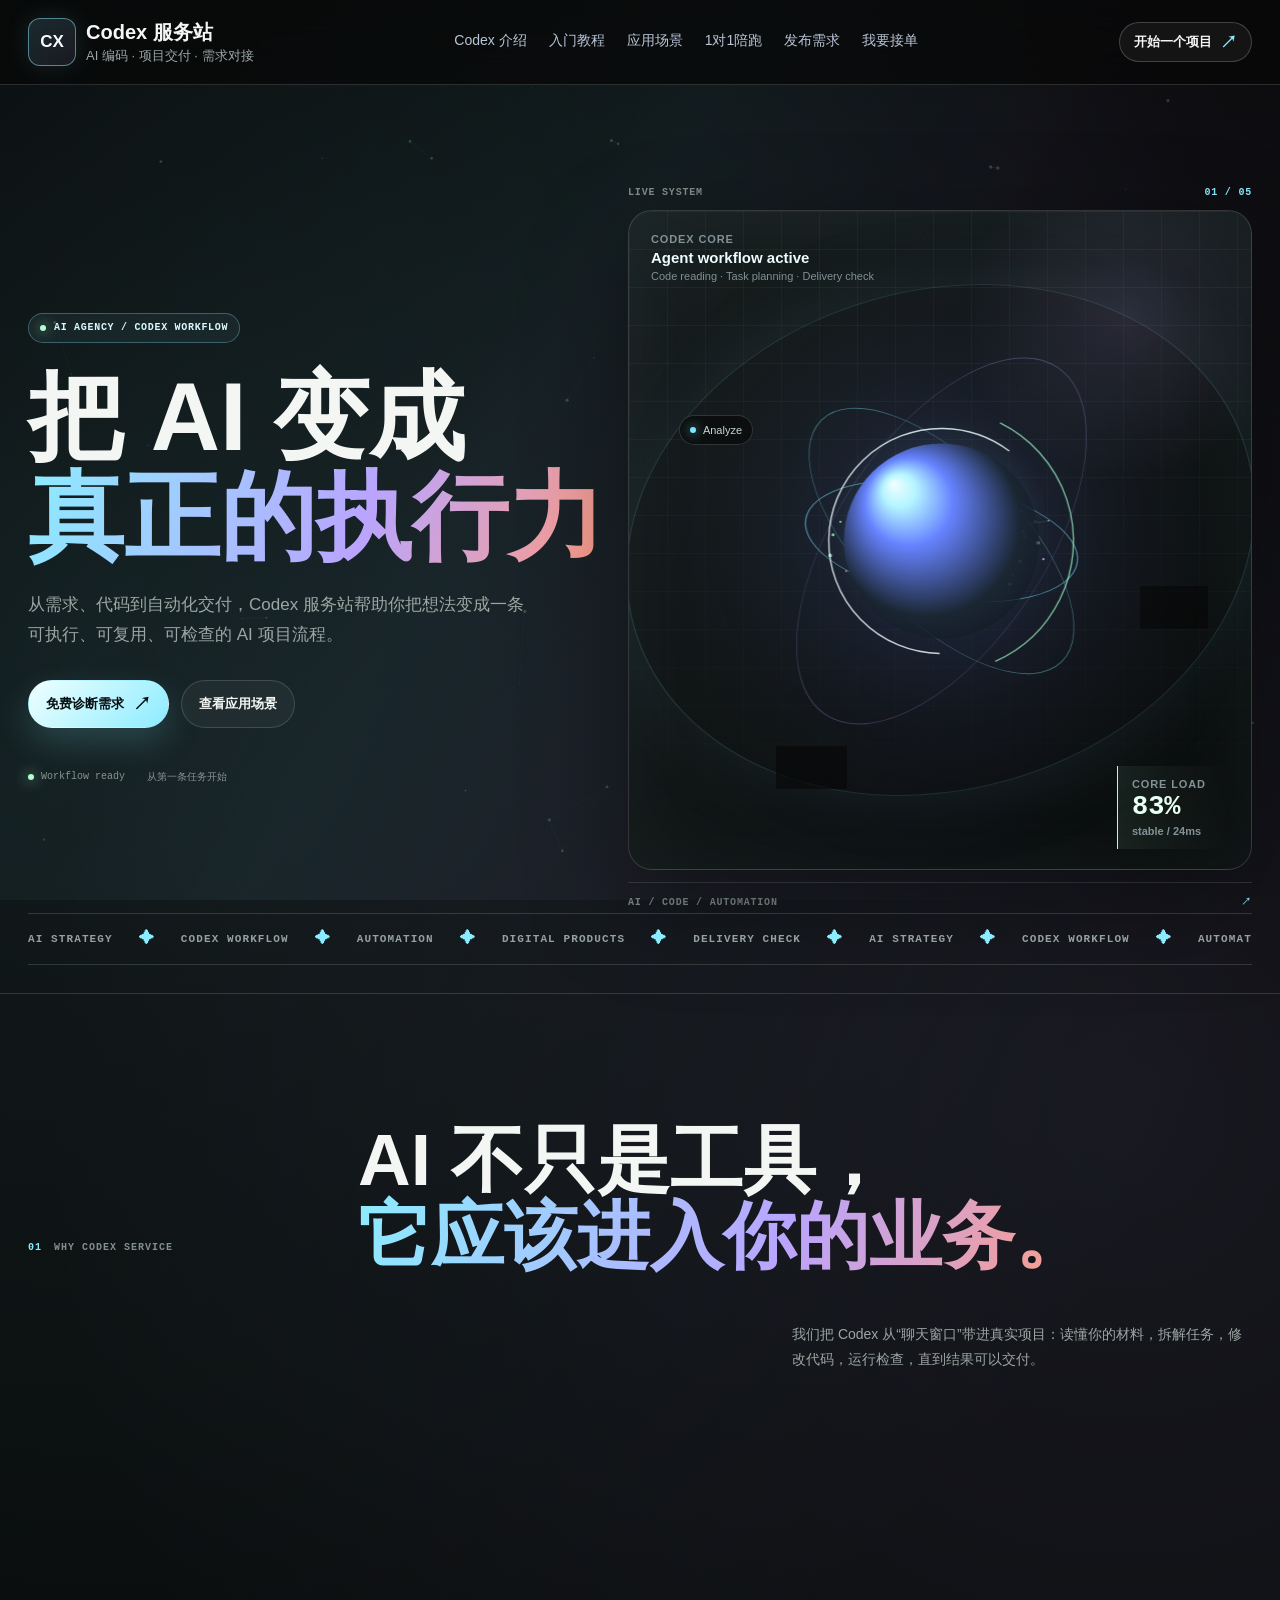
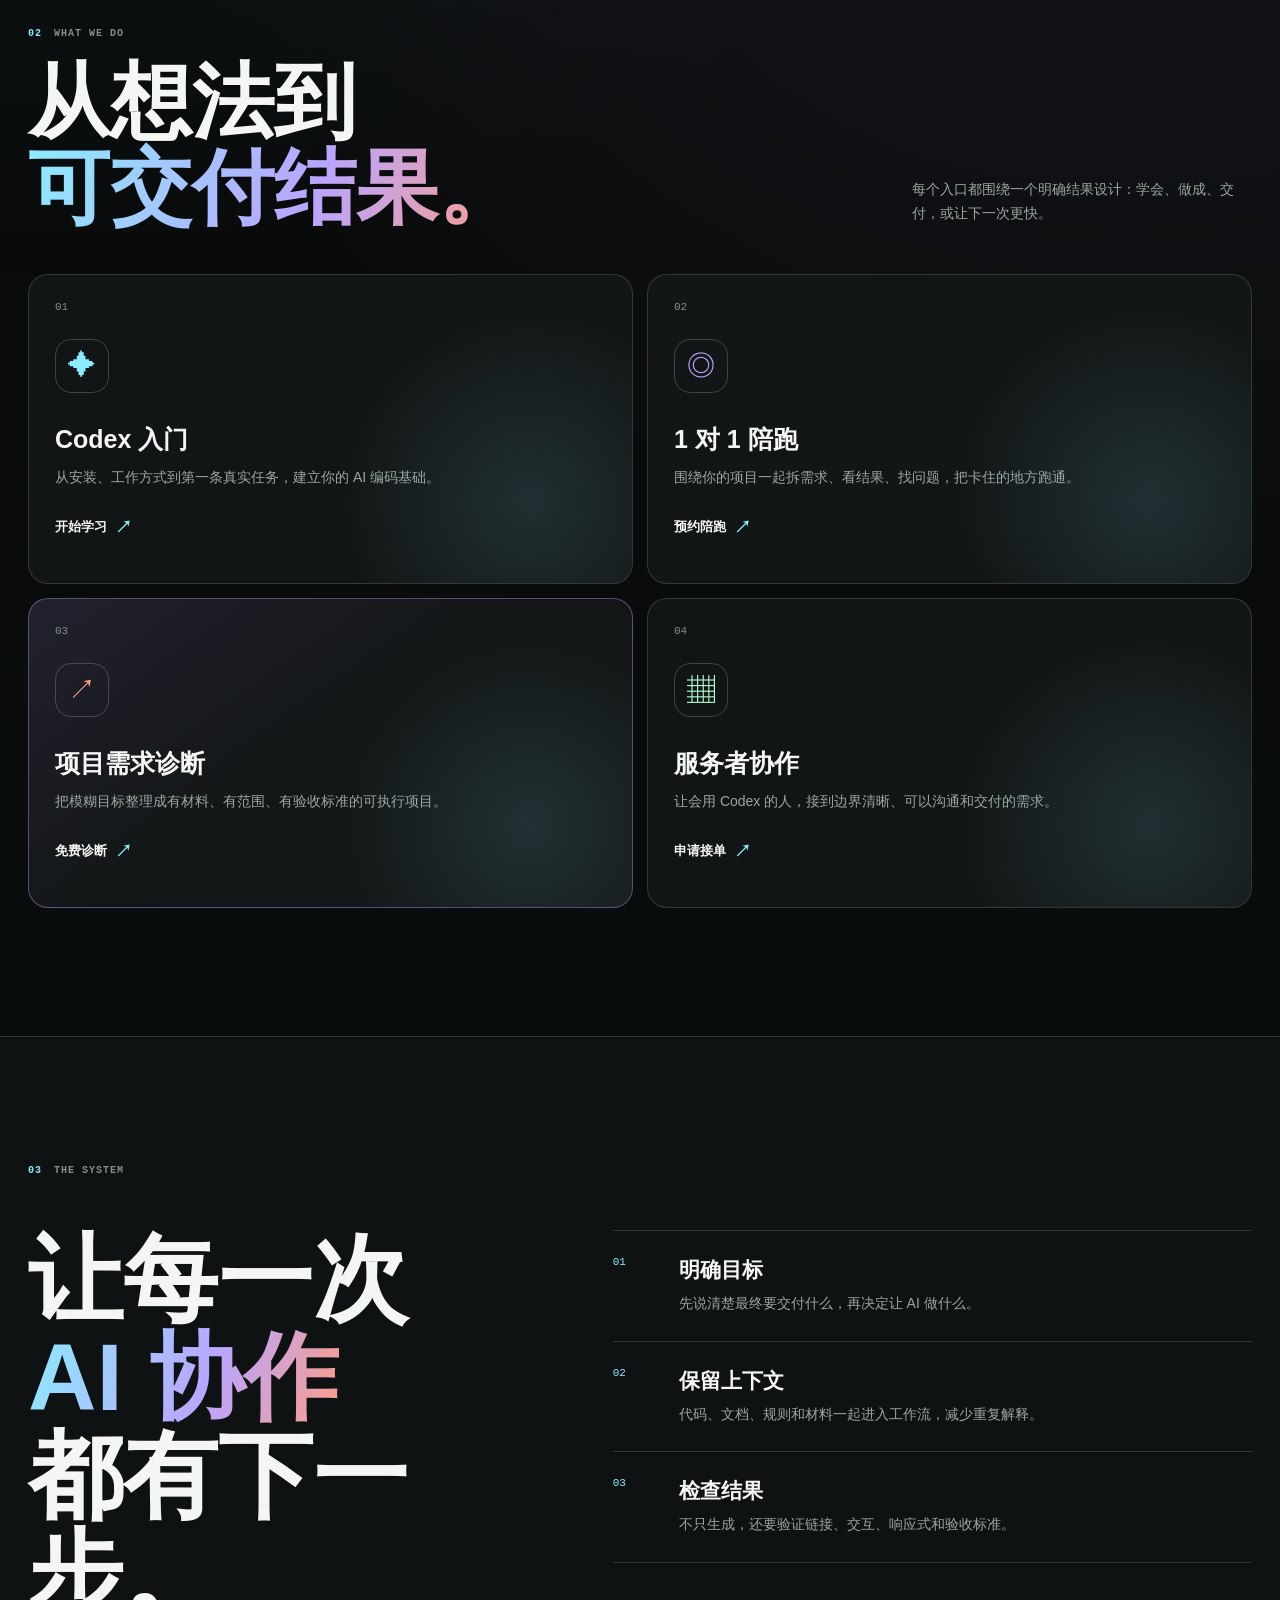
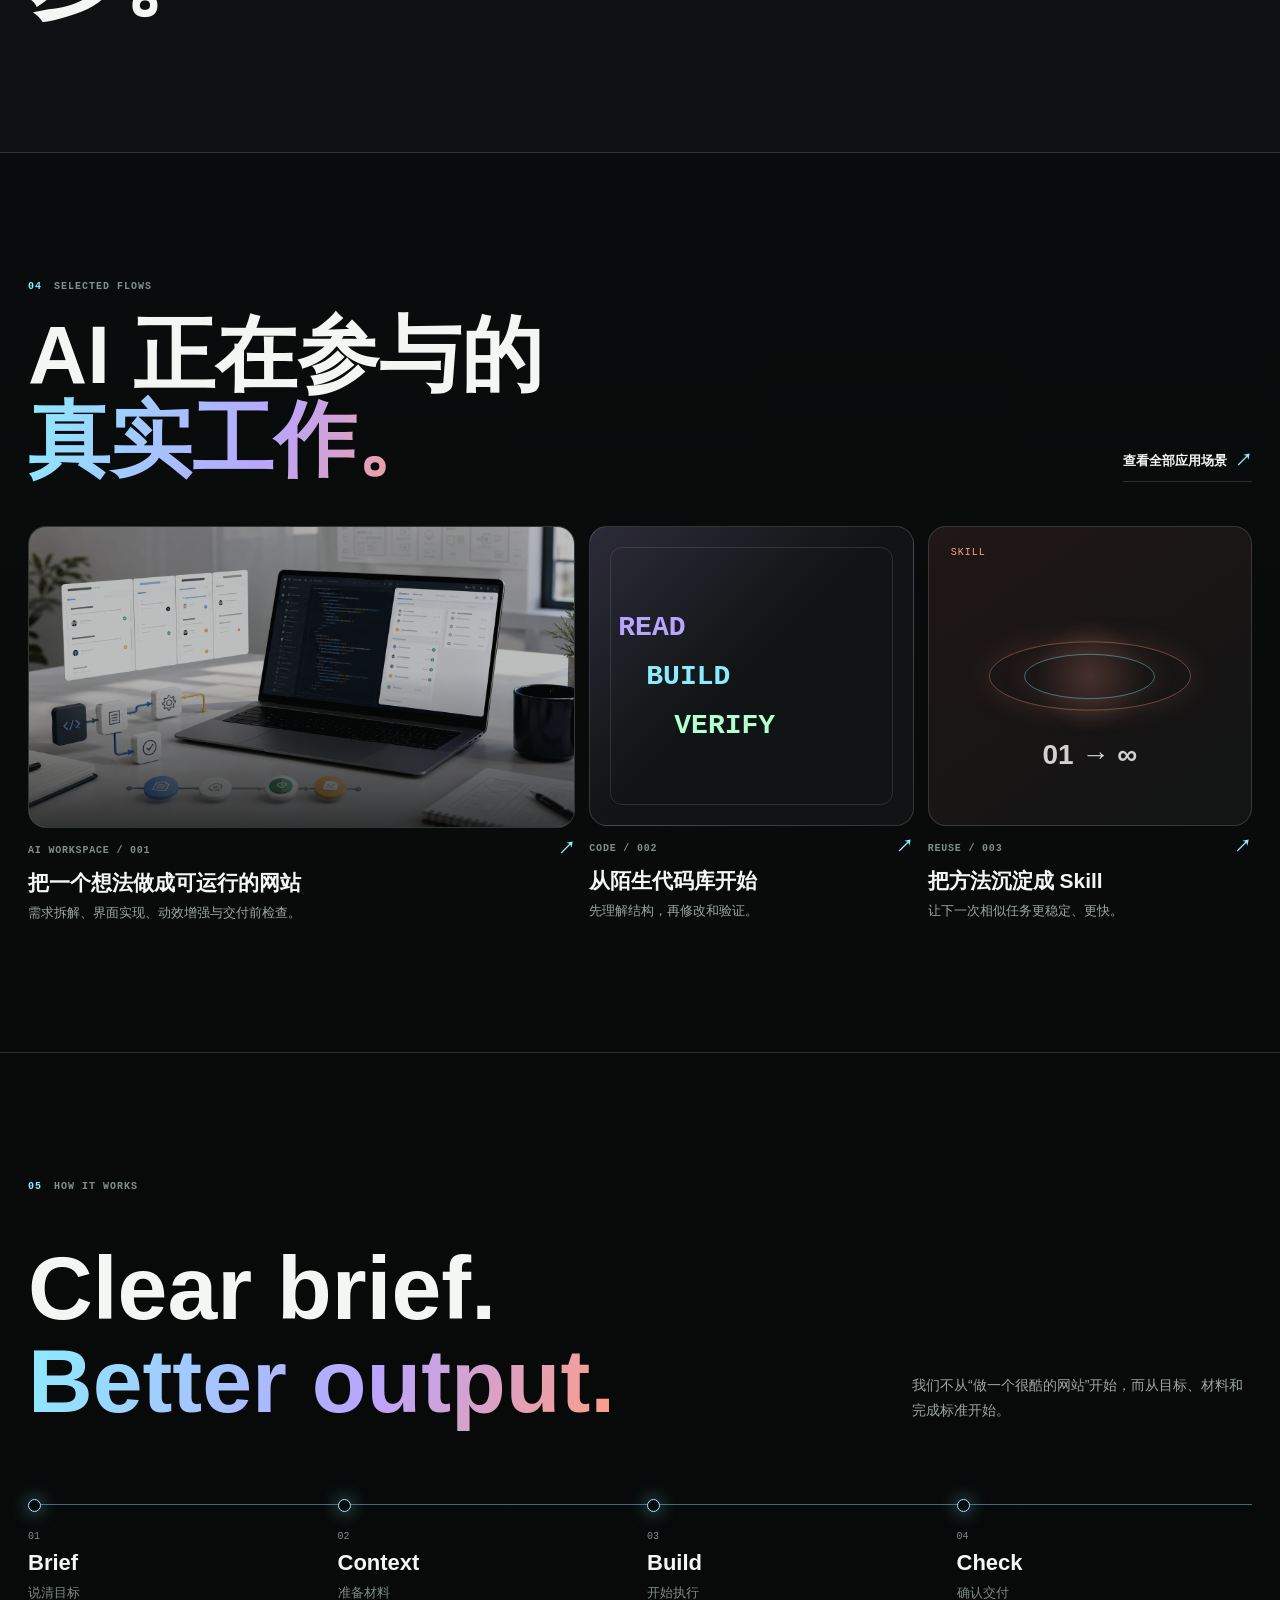
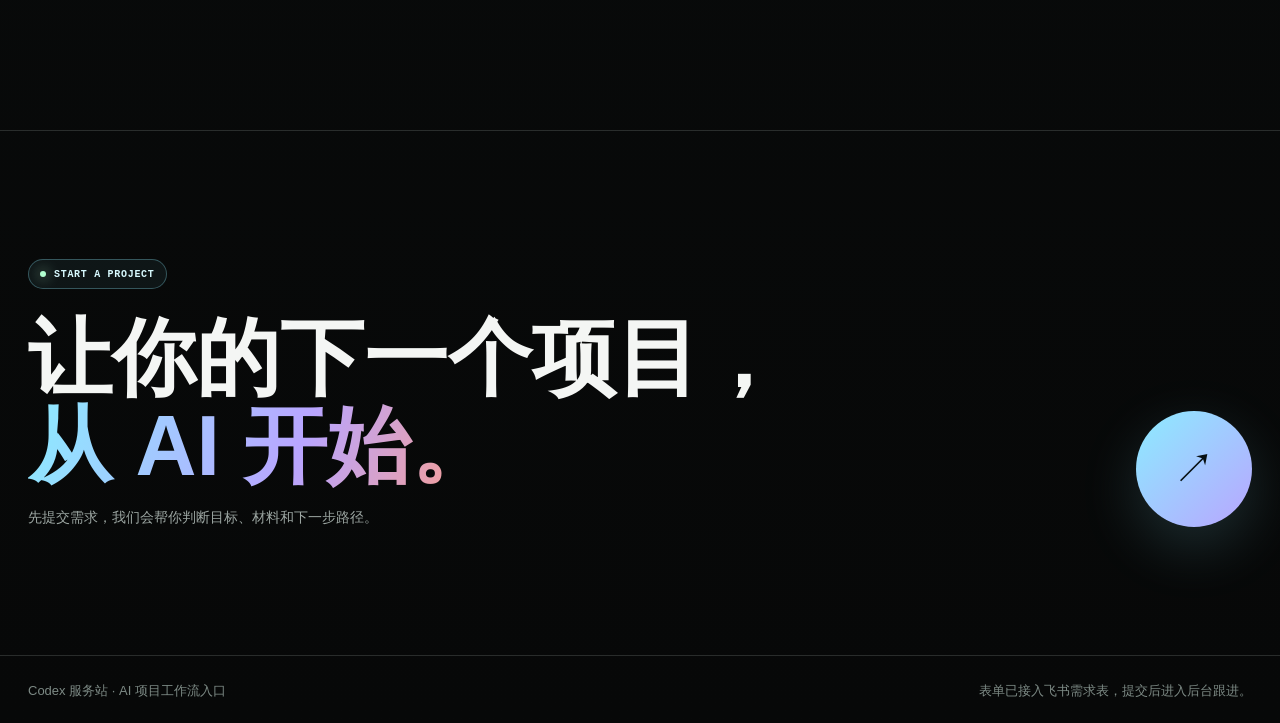
==== commit 0c976045: "Normalize spacing across homepage headings" ====
--- a/index.html
+++ b/index.html
@@ -82,7 +82,7 @@
     <section class="agency-intro section">
       <div class="agency-section-label reveal"><span>01</span><span>WHY CODEX SERVICE</span></div>
       <div class="agency-intro-content reveal">
-        <h2>AI 不只是工具，<br><em>它应该进入你的业务。</em></h2>
+        <h2>AI 不只是工具，<br><em>它应该进入<br class="mobile-only-break">你的业务。</em></h2>
         <p>我们把 Codex 从“聊天窗口”带进真实项目：读懂你的材料，拆解任务，修改代码，运行检查，直到结果可以交付。</p>
       </div>
     </section>
--- a/styles.css
+++ b/styles.css
@@ -2853,7 +2853,7 @@
   color: var(--agency-ink);
   font-size: clamp(56px, 7.5vw, 112px);
   font-weight: 900;
-  line-height: 0.92;
+  line-height: 1.04;
   letter-spacing: 0;
   text-wrap: balance;
 }
@@ -2874,6 +2874,10 @@
 .agency-hero h1 span {
   display: inline-block;
   white-space: nowrap;
+}
+
+.mobile-only-break {
+  display: none;
 }
 
 .agency-hero-copy > p:not(.agency-pill) {
@@ -3087,7 +3091,7 @@
   margin: 0;
   color: var(--agency-ink);
   font-size: clamp(39px, 5.7vw, 82px);
-  line-height: 0.98;
+  line-height: 1.04;
   text-wrap: balance;
 }
 
@@ -3111,7 +3115,7 @@
   margin: 20px 0 0;
   color: var(--agency-ink);
   font-size: clamp(44px, 6.4vw, 90px);
-  line-height: 0.92;
+  line-height: 1.04;
   text-wrap: balance;
 }
 
@@ -3243,7 +3247,7 @@
 .result-statement h2 {
   margin: 0;
   font-size: clamp(49px, 7.4vw, 110px);
-  line-height: 0.9;
+  line-height: 1.04;
 }
 
 .result-list {
@@ -3461,7 +3465,7 @@
 .agency-process-top h2 {
   margin: 0;
   font-size: clamp(50px, 7vw, 102px);
-  line-height: 0.9;
+  line-height: 1.04;
 }
 
 .agency-process-top p {
@@ -3531,7 +3535,7 @@
 .agency-cta h2 {
   margin: 26px 0 18px;
   font-size: clamp(45px, 6.6vw, 92px);
-  line-height: 0.92;
+  line-height: 1.04;
 }
 
 .agency-cta-copy p {
@@ -3600,6 +3604,10 @@
 }
 
 @media (max-width: 640px) {
+  .mobile-only-break {
+    display: block;
+  }
+
   .agencyai-home .nav-wrap {
     flex-wrap: wrap;
     gap: 10px 12px;
@@ -3776,6 +3784,7 @@
   }
 
   .agency-cta {
+    flex-direction: column;
     align-items: start;
     padding: 78px 18px;
   }
@@ -3785,6 +3794,7 @@
   }
 
   .agency-cta-button {
+    align-self: flex-end;
     flex-basis: 76px;
     width: 76px;
     height: 76px;
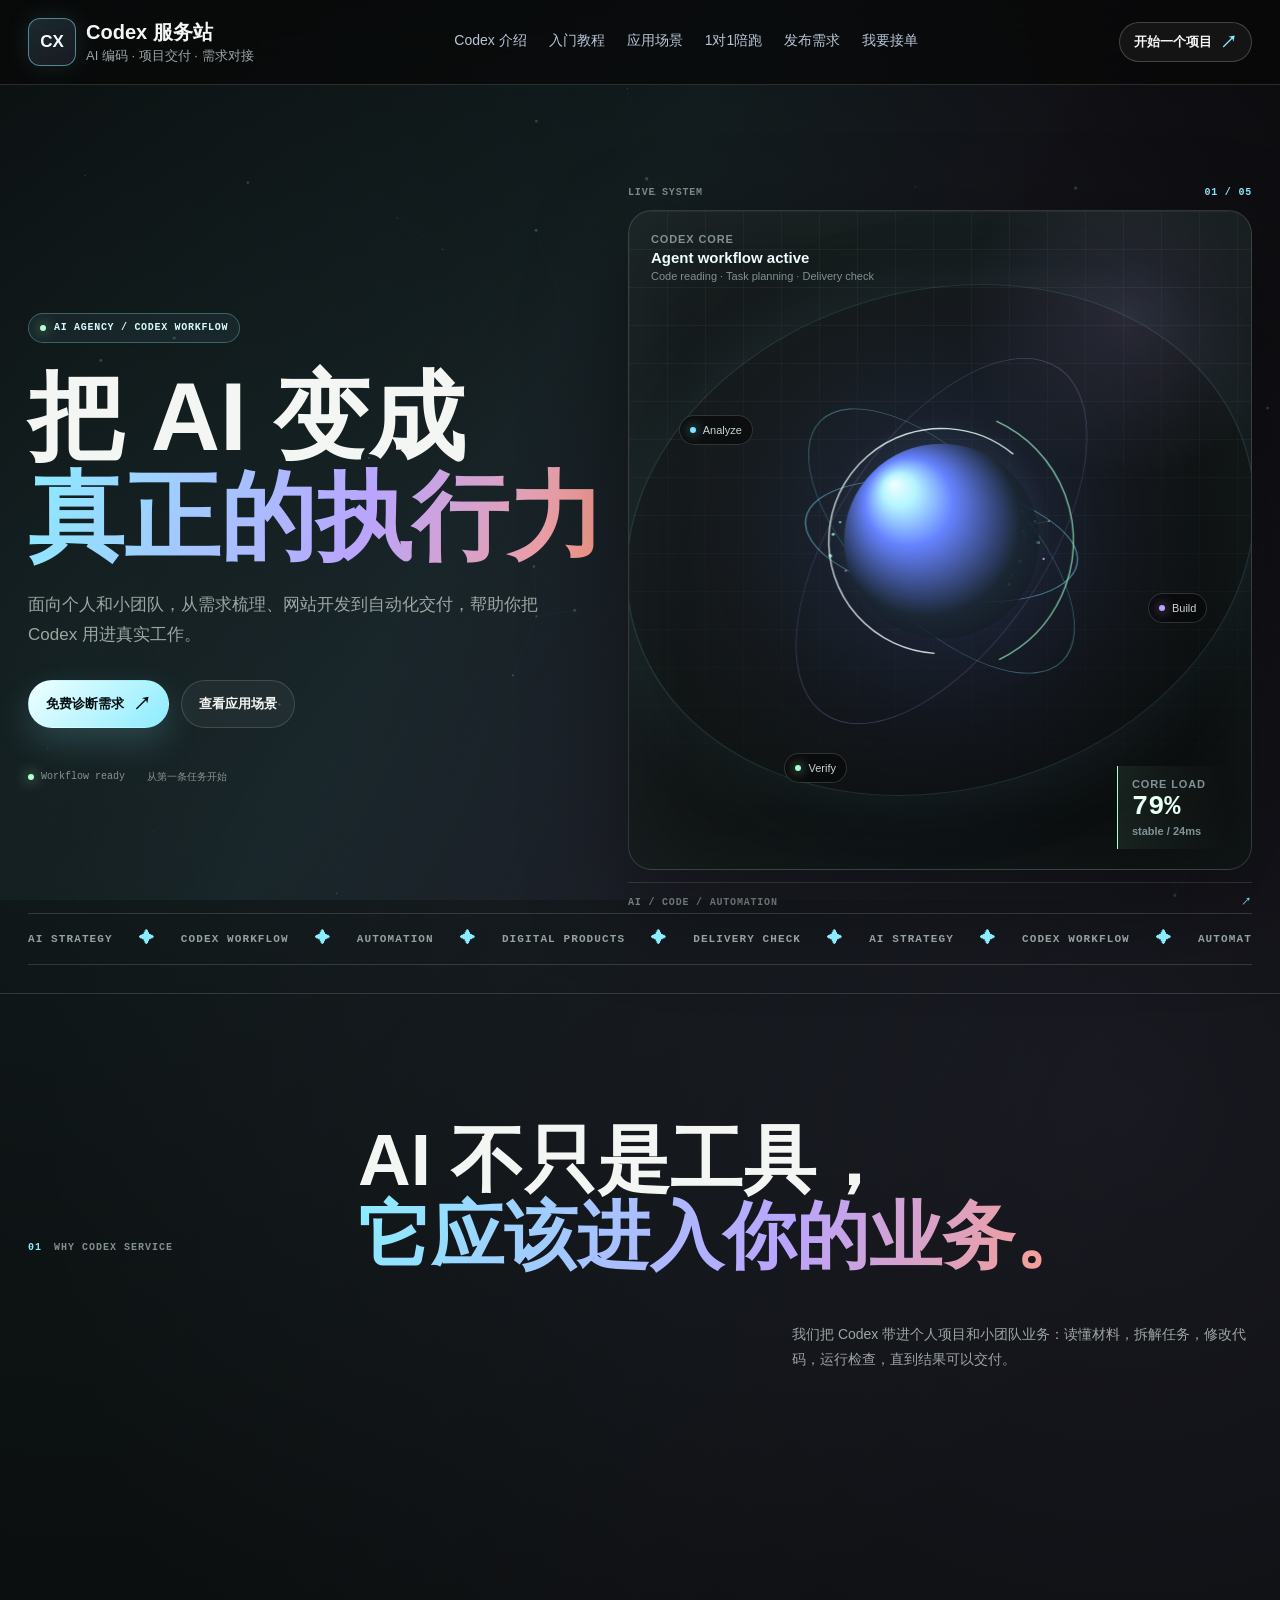
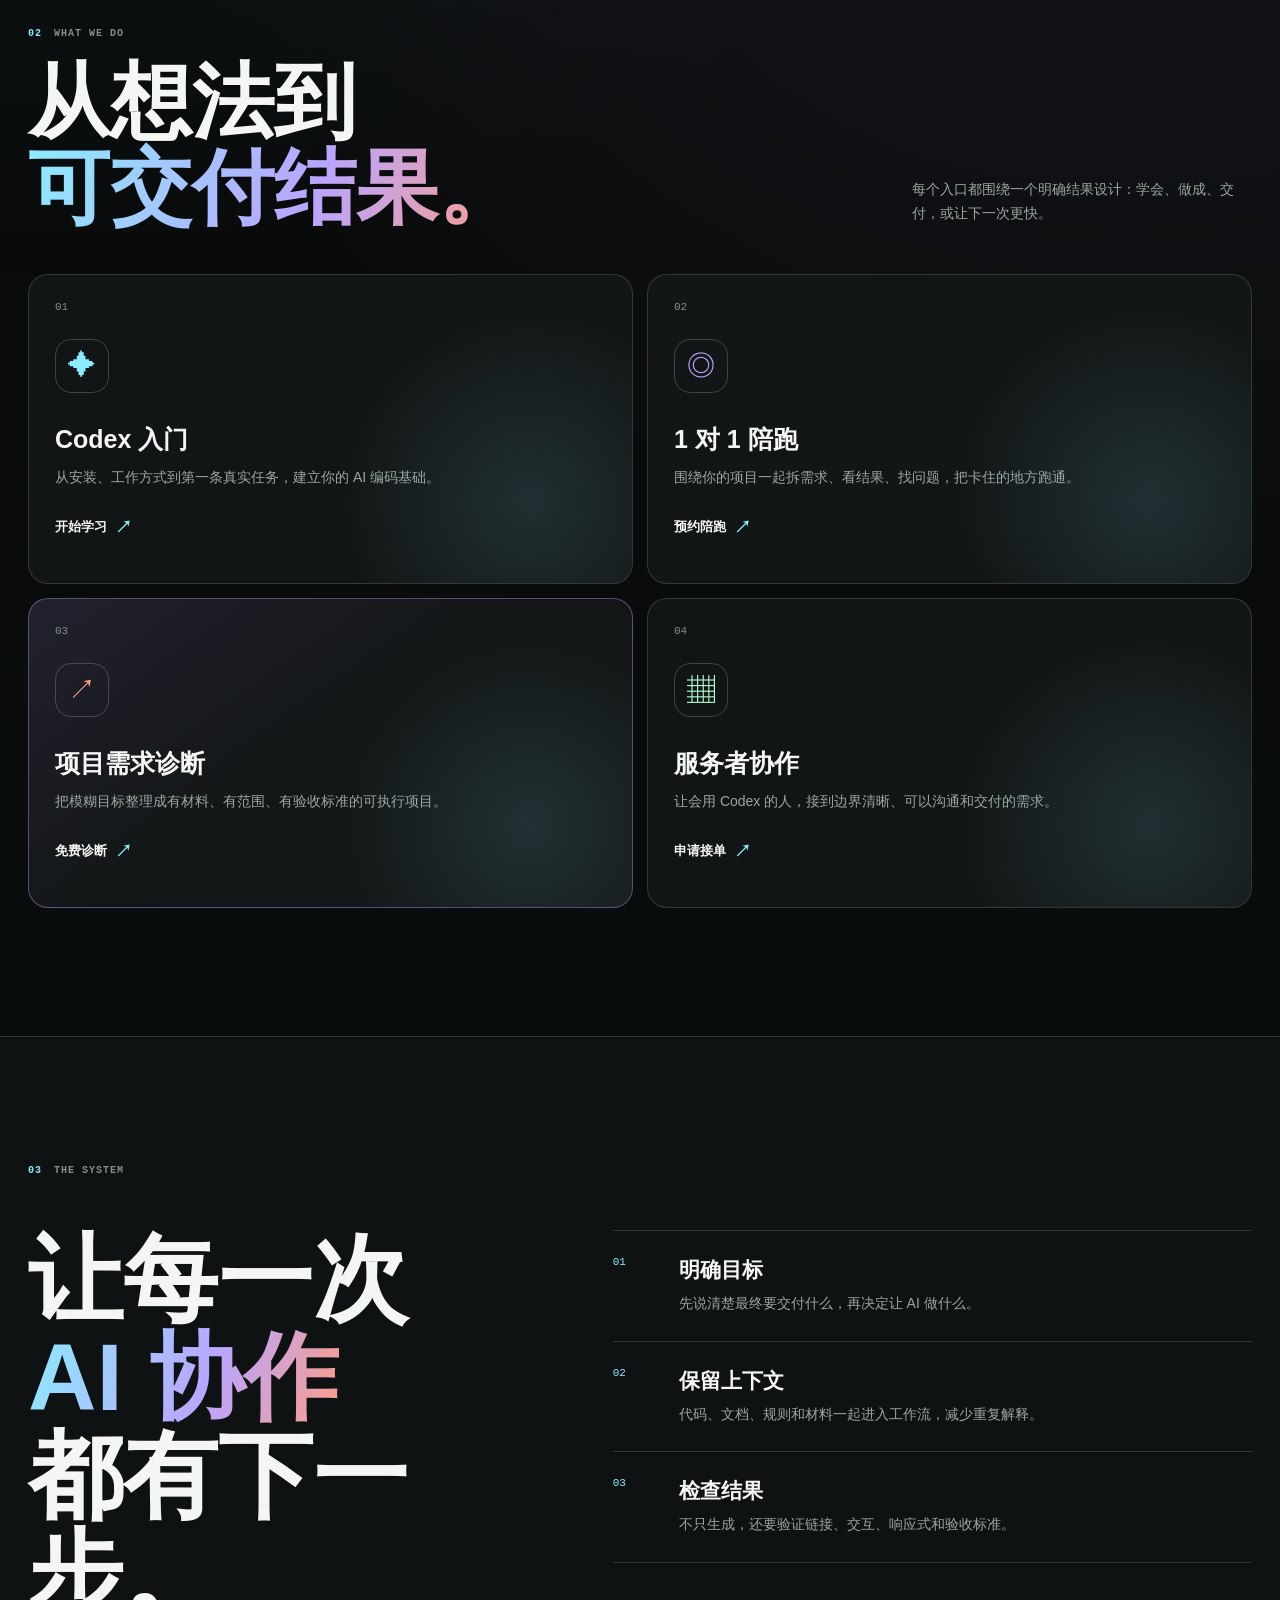
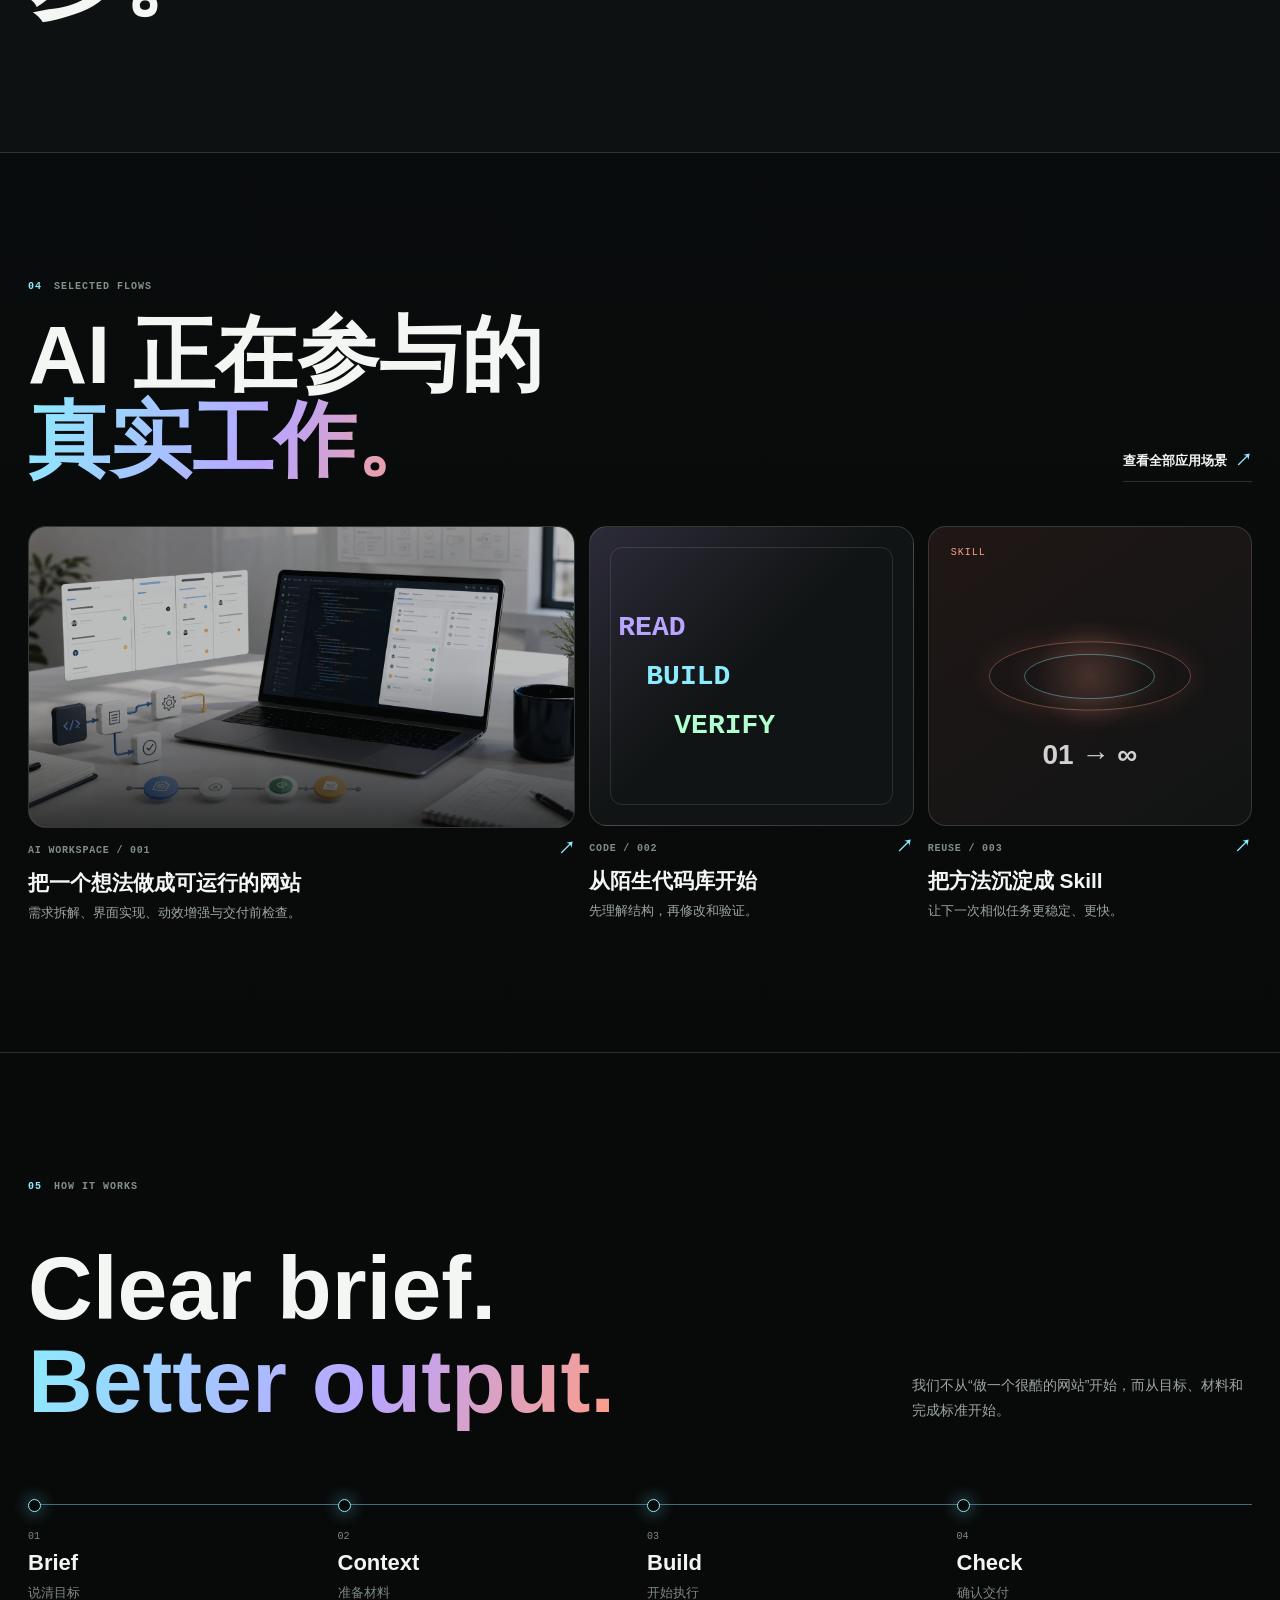
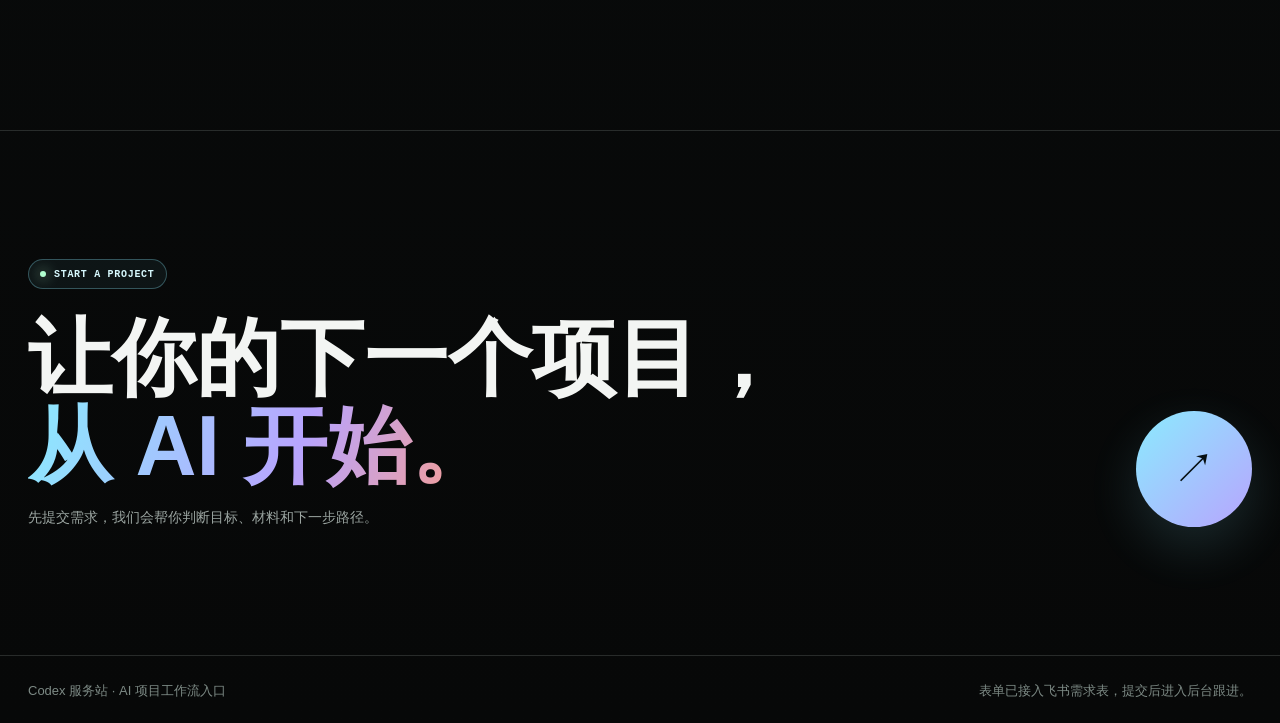
==== commit 91d35ce3: "Clarify audience and positioning copy" ====
--- a/index.html
+++ b/index.html
@@ -4,7 +4,7 @@
   <meta charset="utf-8">
   <meta name="viewport" content="width=device-width, initial-scale=1">
   <title>Codex 服务站 | AI Agency</title>
-  <meta name="description" content="Codex 服务站帮助个人和团队把 AI、代码、自动化与真实业务流程连接起来。">
+  <meta name="description" content="Codex 服务站面向个人和小团队，提供 Codex 入门、项目陪跑、AI 网站、自动化和 Skill 工作流服务。">
   <meta name="theme-color" content="#070808">
   <link rel="stylesheet" href="styles.css">
 </head>
@@ -43,7 +43,7 @@
         <div class="agency-hero-copy reveal">
           <span class="agency-pill"><i></i>AI AGENCY / CODEX WORKFLOW</span>
           <h1>把 AI 变成<br><span>真正的执行力</span></h1>
-          <p>从需求、代码到自动化交付，Codex 服务站帮助你把想法变成一条可执行、可复用、可检查的 AI 项目流程。</p>
+          <p>面向个人和小团队，从需求梳理、网站开发到自动化交付，帮助你把 Codex 用进真实工作。</p>
           <div class="agency-hero-actions">
             <a class="agency-button primary" href="post-demand/index.html" data-cursor-text="START">免费诊断需求 <span>↗</span></a>
             <a class="agency-button secondary" href="scenarios/index.html" data-cursor-text="EXPLORE">查看应用场景</a>
@@ -83,7 +83,7 @@
       <div class="agency-section-label reveal"><span>01</span><span>WHY CODEX SERVICE</span></div>
       <div class="agency-intro-content reveal">
         <h2>AI 不只是工具，<br><em>它应该进入<br class="mobile-only-break">你的业务。</em></h2>
-        <p>我们把 Codex 从“聊天窗口”带进真实项目：读懂你的材料，拆解任务，修改代码，运行检查，直到结果可以交付。</p>
+        <p>我们把 Codex 带进个人项目和小团队业务：读懂材料，拆解任务，修改代码，运行检查，直到结果可以交付。</p>
       </div>
     </section>
 
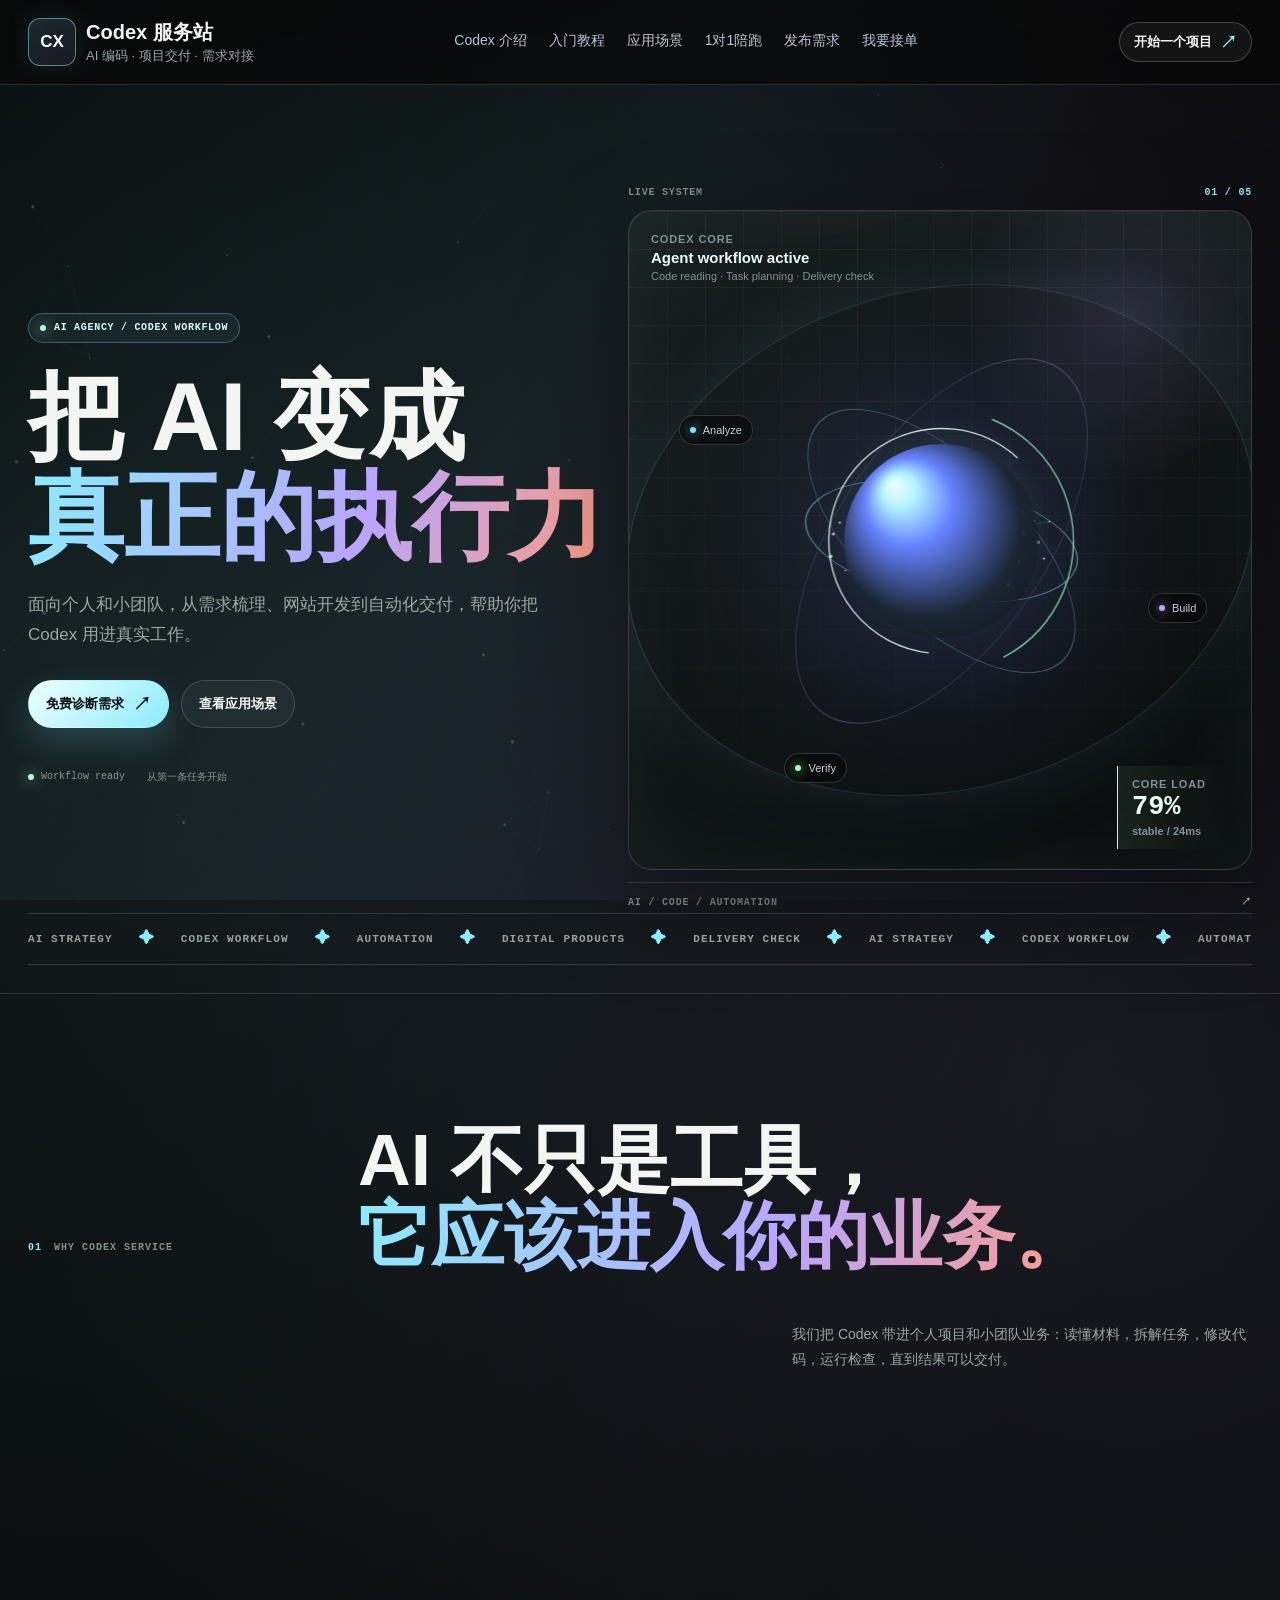
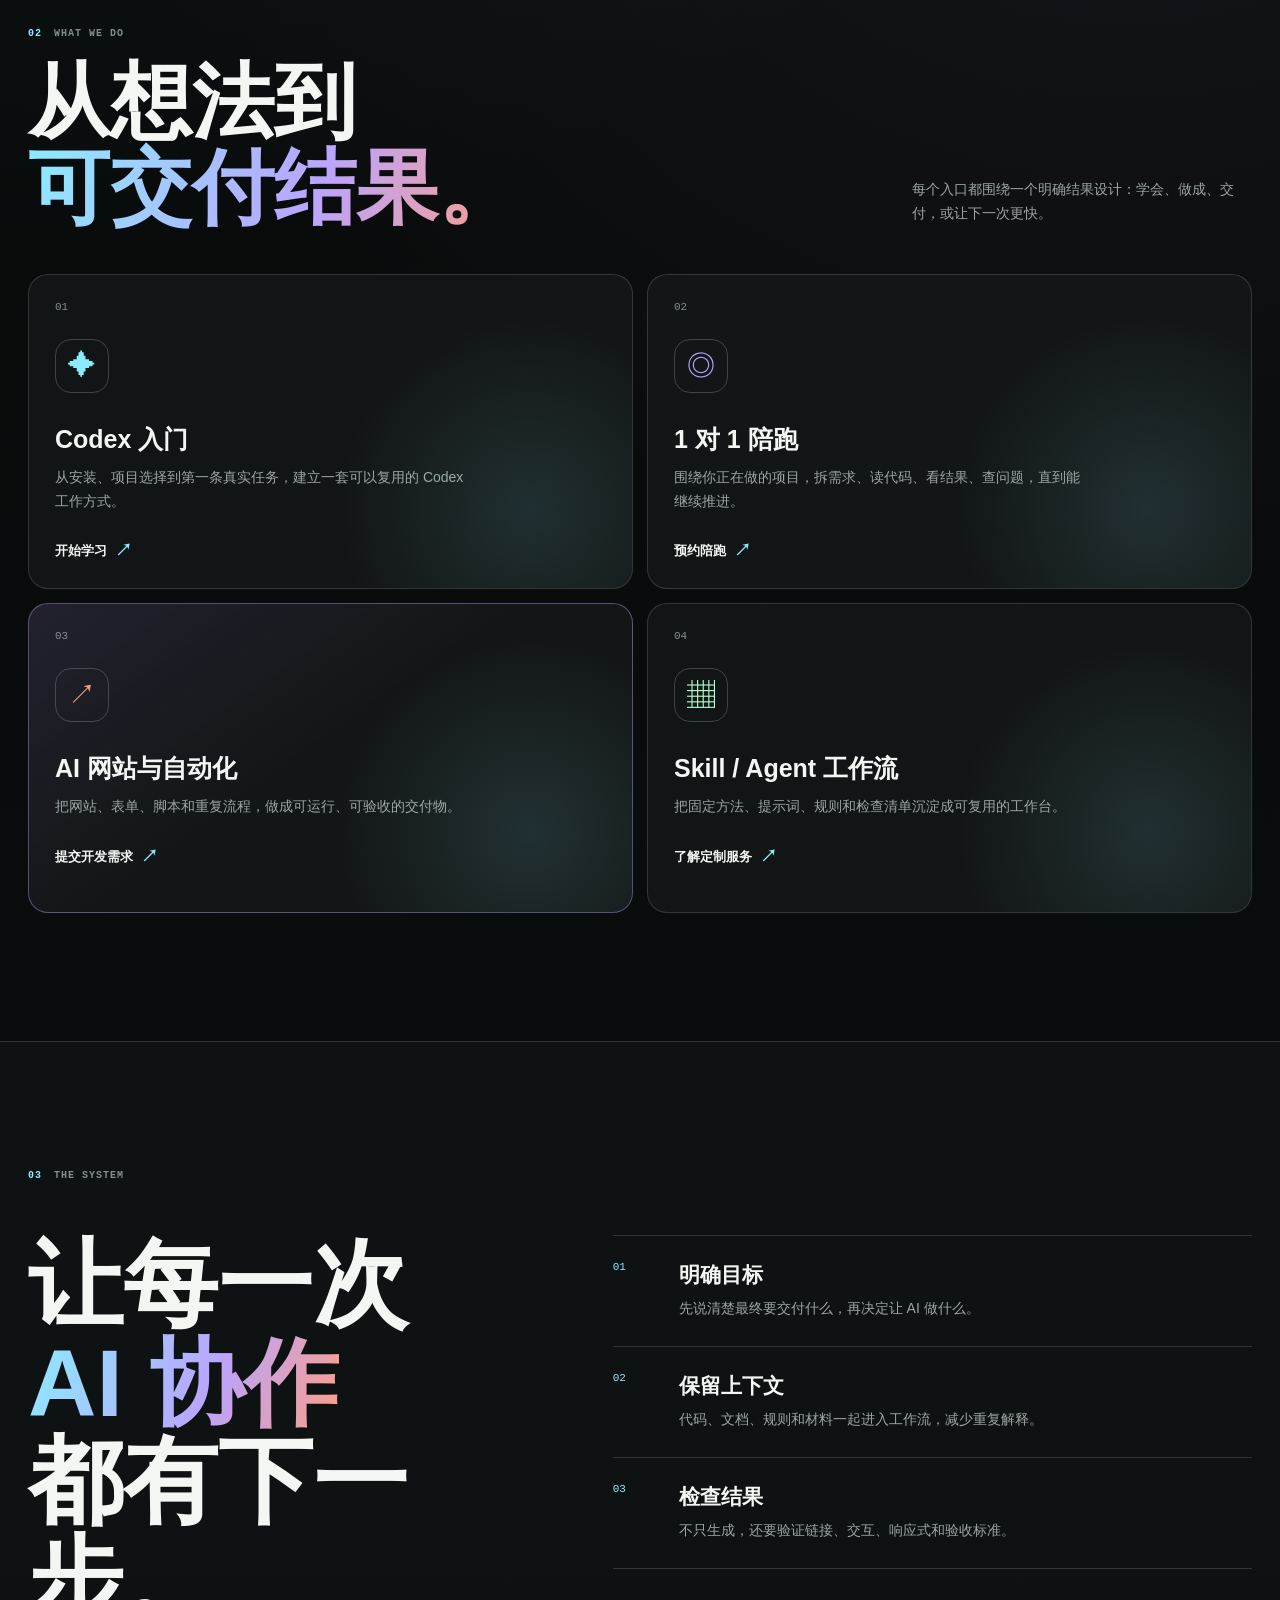
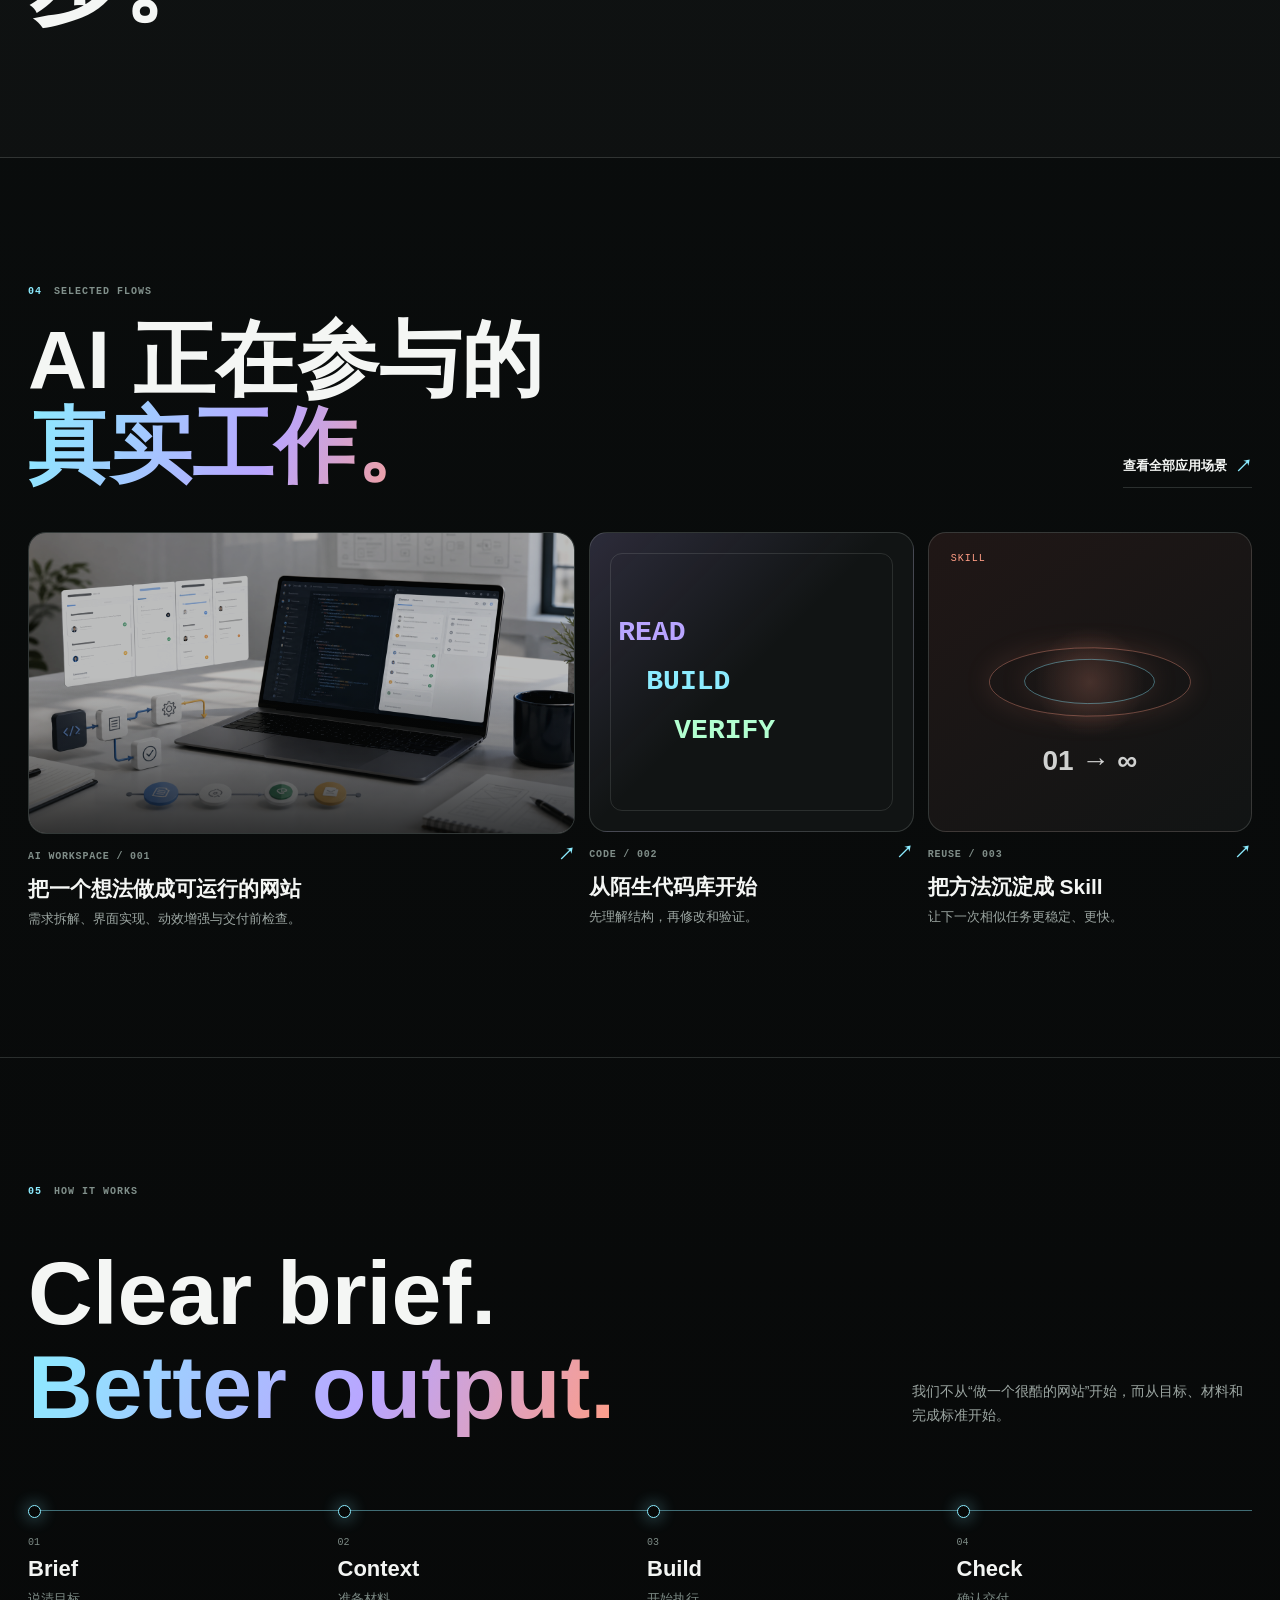
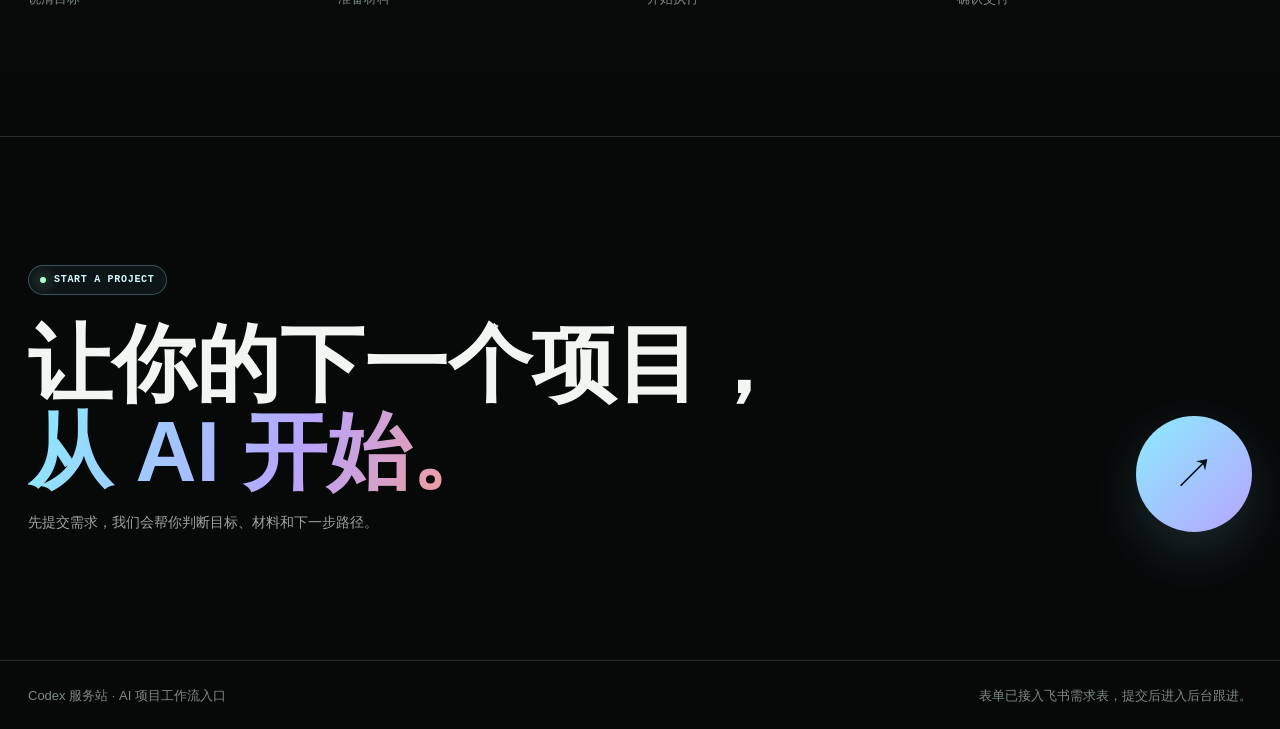
==== commit 32c0d080: "Define core service offerings" ====
--- a/index.html
+++ b/index.html
@@ -100,29 +100,29 @@
           <span class="card-number">01</span>
           <div class="card-icon icon-spark">✦</div>
           <h3>Codex 入门</h3>
-          <p>从安装、工作方式到第一条真实任务，建立你的 AI 编码基础。</p>
+          <p>从安装、项目选择到第一条真实任务，建立一套可以复用的 Codex 工作方式。</p>
           <span class="card-link">开始学习 <b>↗</b></span>
         </a>
         <a class="agency-service-card reveal" href="coaching/index.html" data-cursor-text="BOOK">
           <span class="card-number">02</span>
           <div class="card-icon icon-orbit">◎</div>
           <h3>1 对 1 陪跑</h3>
-          <p>围绕你的项目一起拆需求、看结果、找问题，把卡住的地方跑通。</p>
+          <p>围绕你正在做的项目，拆需求、读代码、看结果、查问题，直到能继续推进。</p>
           <span class="card-link">预约陪跑 <b>↗</b></span>
         </a>
         <a class="agency-service-card featured reveal" href="post-demand/index.html" data-cursor-text="START">
           <span class="card-number">03</span>
           <div class="card-icon icon-flow">↗</div>
-          <h3>项目需求诊断</h3>
-          <p>把模糊目标整理成有材料、有范围、有验收标准的可执行项目。</p>
-          <span class="card-link">免费诊断 <b>↗</b></span>
-        </a>
-        <a class="agency-service-card reveal" href="take-orders/index.html" data-cursor-text="JOIN">
+          <h3>AI 网站与自动化</h3>
+          <p>把网站、表单、脚本和重复流程，做成可运行、可验收的交付物。</p>
+          <span class="card-link">提交开发需求 <b>↗</b></span>
+        </a>
+        <a class="agency-service-card reveal" href="post-demand/index.html" data-cursor-text="START">
           <span class="card-number">04</span>
           <div class="card-icon icon-grid">▦</div>
-          <h3>服务者协作</h3>
-          <p>让会用 Codex 的人，接到边界清晰、可以沟通和交付的需求。</p>
-          <span class="card-link">申请接单 <b>↗</b></span>
+          <h3>Skill / Agent 工作流</h3>
+          <p>把固定方法、提示词、规则和检查清单沉淀成可复用的工作台。</p>
+          <span class="card-link">了解定制服务 <b>↗</b></span>
         </a>
       </div>
     </section>
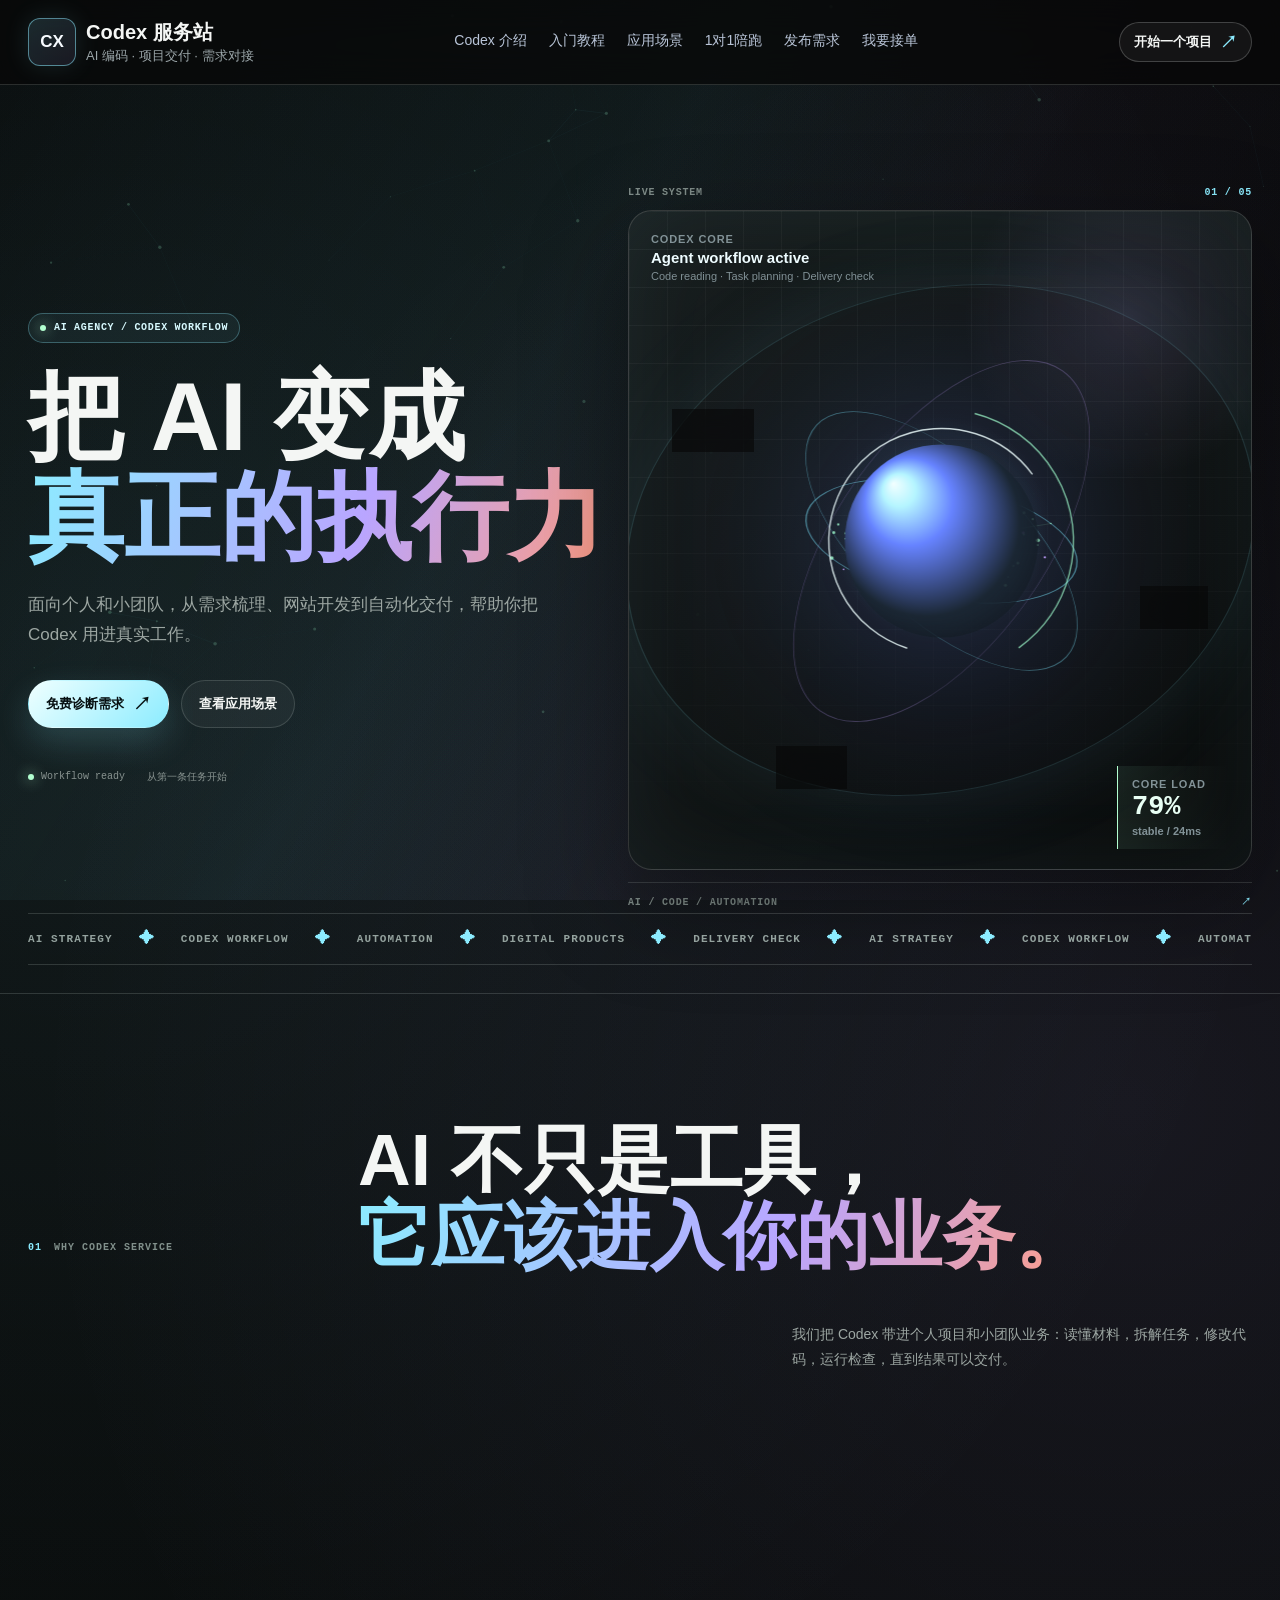
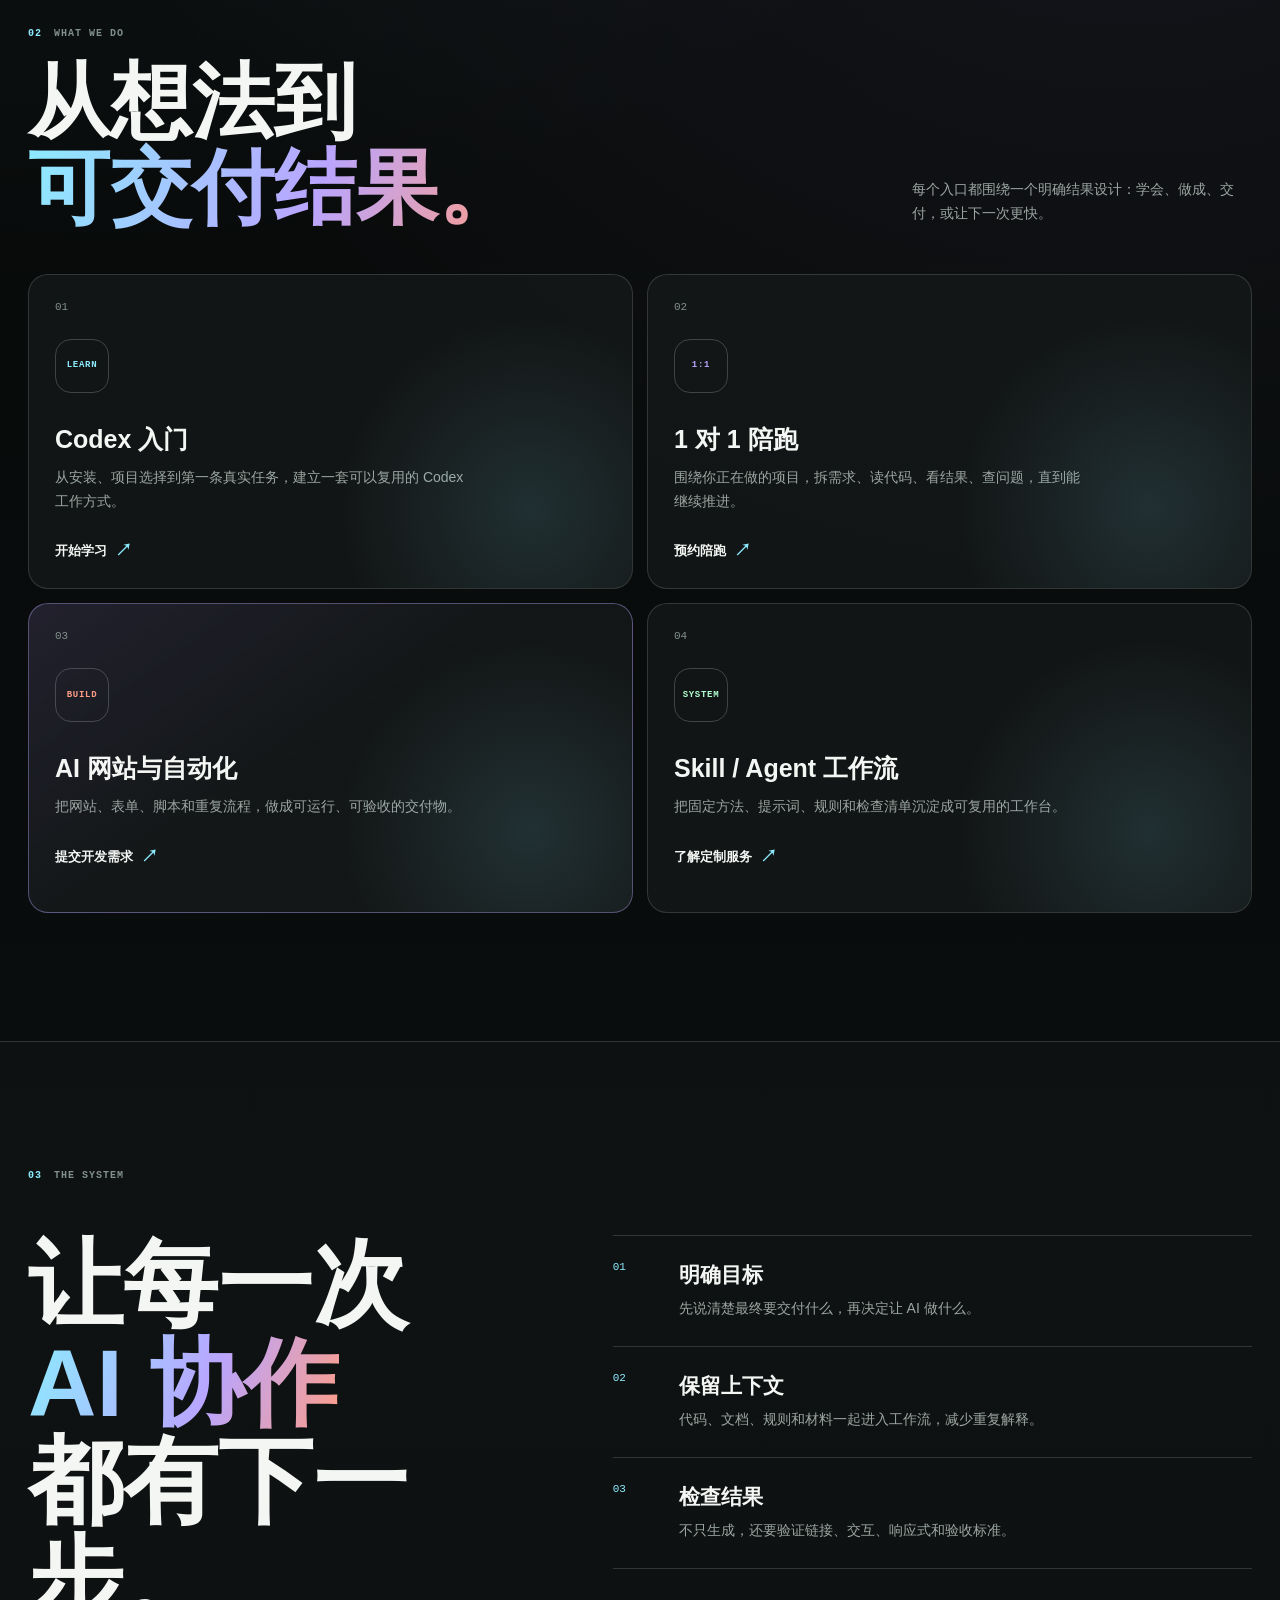
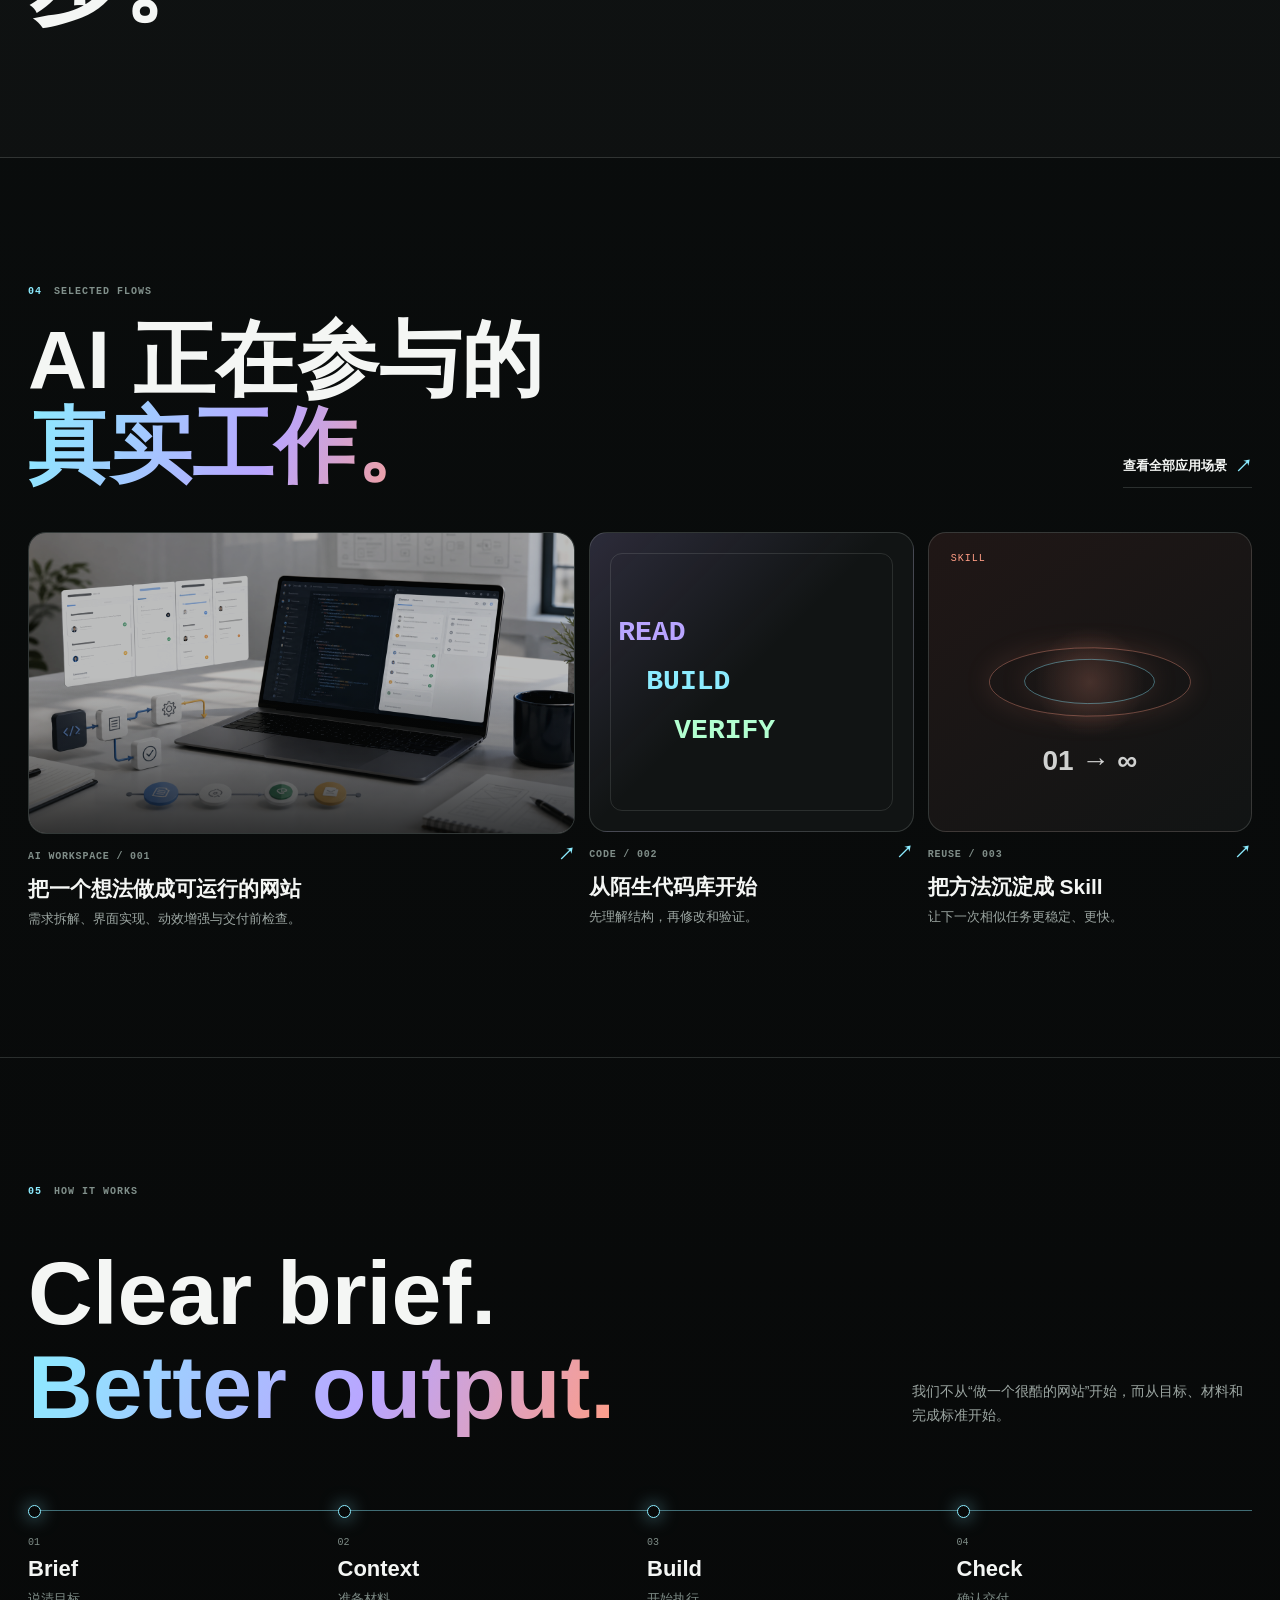
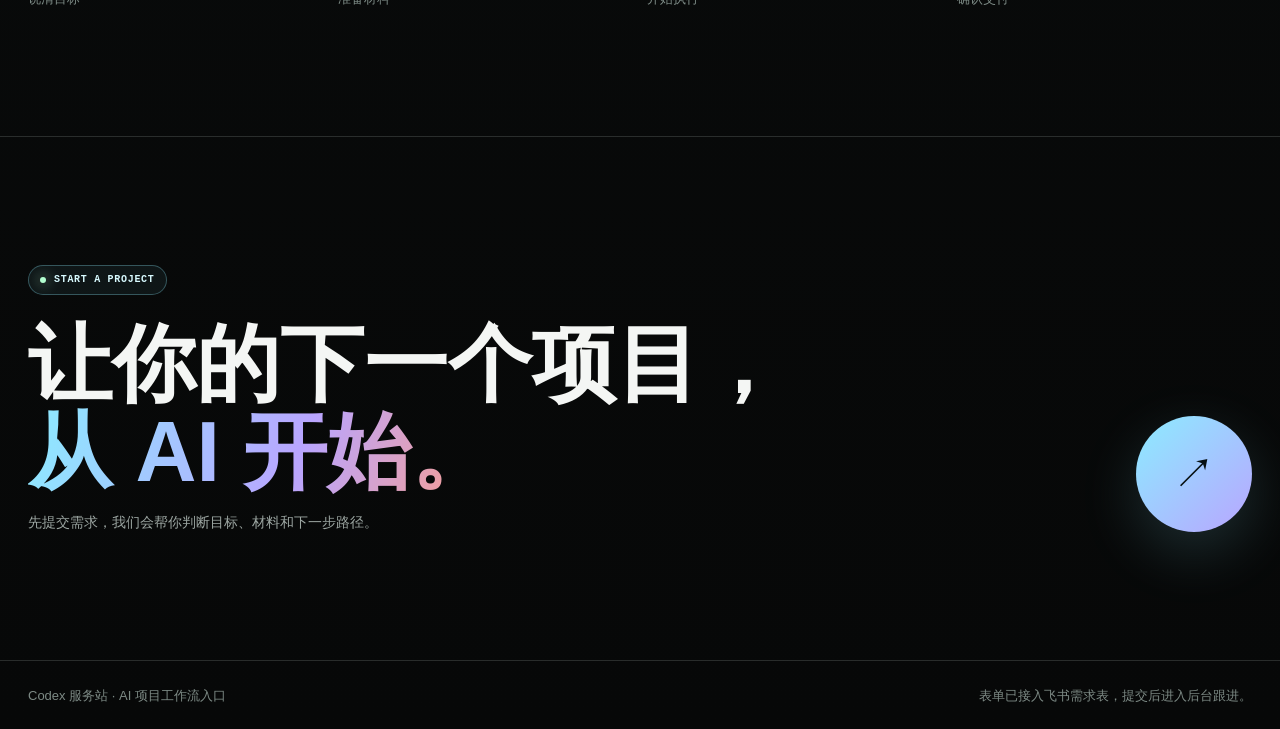
==== commit 8f827407: "Upgrade site with immersive tech experience" ====
--- a/index.html
+++ b/index.html
@@ -32,7 +32,7 @@
       </nav>
       <div class="nav-actions">
         <a class="agency-nav-cta" href="post-demand/index.html">开始一个项目 <span>↗</span></a>
-        <button class="menu-button" type="button" data-menu-toggle aria-expanded="false" aria-label="打开导航">☰</button>
+        <button class="menu-button" type="button" data-menu-toggle aria-expanded="false" aria-label="打开导航">MENU</button>
       </div>
     </div>
   </header>
@@ -98,28 +98,28 @@
       <div class="agency-service-grid">
         <a class="agency-service-card reveal" href="tutorial/index.html" data-cursor-text="LEARN">
           <span class="card-number">01</span>
-          <div class="card-icon icon-spark">✦</div>
+          <div class="card-icon icon-spark">LEARN</div>
           <h3>Codex 入门</h3>
           <p>从安装、项目选择到第一条真实任务，建立一套可以复用的 Codex 工作方式。</p>
           <span class="card-link">开始学习 <b>↗</b></span>
         </a>
         <a class="agency-service-card reveal" href="coaching/index.html" data-cursor-text="BOOK">
           <span class="card-number">02</span>
-          <div class="card-icon icon-orbit">◎</div>
+          <div class="card-icon icon-orbit">1:1</div>
           <h3>1 对 1 陪跑</h3>
           <p>围绕你正在做的项目，拆需求、读代码、看结果、查问题，直到能继续推进。</p>
           <span class="card-link">预约陪跑 <b>↗</b></span>
         </a>
         <a class="agency-service-card featured reveal" href="post-demand/index.html" data-cursor-text="START">
           <span class="card-number">03</span>
-          <div class="card-icon icon-flow">↗</div>
+          <div class="card-icon icon-flow">BUILD</div>
           <h3>AI 网站与自动化</h3>
           <p>把网站、表单、脚本和重复流程，做成可运行、可验收的交付物。</p>
           <span class="card-link">提交开发需求 <b>↗</b></span>
         </a>
         <a class="agency-service-card reveal" href="post-demand/index.html" data-cursor-text="START">
           <span class="card-number">04</span>
-          <div class="card-icon icon-grid">▦</div>
+          <div class="card-icon icon-grid">SYSTEM</div>
           <h3>Skill / Agent 工作流</h3>
           <p>把固定方法、提示词、规则和检查清单沉淀成可复用的工作台。</p>
           <span class="card-link">了解定制服务 <b>↗</b></span>
--- a/styles.css
+++ b/styles.css
@@ -18,6 +18,2063 @@
   --shadow: 0 28px 80px rgba(0, 0, 0, 0.38);
 }
 
+/* Nexus inner-page system — shared visual language for all service routes. */
+.inner-tech-page {
+  --nexus-cyan: #8cecff;
+  --nexus-blue: #7f91ff;
+  --nexus-violet: #c6a8ff;
+  --nexus-lime: #a2ffcf;
+  --nexus-ink: #f5f8f7;
+  --nexus-muted: #98a6a4;
+  --nexus-line: rgba(222, 239, 235, 0.15);
+  --nexus-panel: rgba(14, 18, 19, 0.78);
+  --nexus-panel-solid: #0f1314;
+  background:
+    radial-gradient(circle at 8% 22%, rgba(67, 201, 226, 0.12), transparent 26%),
+    radial-gradient(circle at 92% 18%, rgba(133, 104, 255, 0.1), transparent 25%),
+    radial-gradient(circle at 58% 72%, rgba(162, 255, 207, 0.055), transparent 30%),
+    linear-gradient(180deg, #070909 0%, #0a0e0f 48%, #070808 100%);
+  color: var(--nexus-ink);
+}
+
+.inner-tech-page::before {
+  opacity: 0.75;
+}
+
+.inner-tech-page::after {
+  content: "";
+  position: fixed;
+  inset: 0;
+  z-index: -2;
+  pointer-events: none;
+  background-image:
+    linear-gradient(rgba(140, 236, 255, 0.024) 1px, transparent 1px),
+    linear-gradient(90deg, rgba(140, 236, 255, 0.021) 1px, transparent 1px);
+  background-size: 72px 72px;
+  mask-image: linear-gradient(180deg, #000 0%, rgba(0, 0, 0, 0.32) 65%, transparent 100%);
+}
+
+.inner-tech-page main {
+  position: relative;
+  overflow: hidden;
+}
+
+.inner-tech-page .ambient-canvas {
+  opacity: 0.26;
+}
+
+.inner-tech-page .site-header {
+  background: rgba(7, 9, 9, 0.72);
+  border-bottom-color: var(--nexus-line);
+  backdrop-filter: blur(22px) saturate(1.2);
+}
+
+.inner-tech-page .nav-wrap {
+  max-width: 1360px;
+  padding: 17px 28px;
+}
+
+.inner-tech-page .brand-mark {
+  border-color: rgba(140, 236, 255, 0.48);
+  border-radius: 12px;
+  background: linear-gradient(145deg, rgba(140, 236, 255, 0.15), rgba(198, 168, 255, 0.09));
+  box-shadow: 0 0 28px rgba(140, 236, 255, 0.1), inset 0 0 18px rgba(140, 236, 255, 0.04);
+}
+
+.inner-tech-page .nav-links {
+  gap: 22px;
+  color: #aeb9b8;
+  font-size: 14px;
+}
+
+.inner-tech-page .nav-links a:hover,
+.inner-tech-page .nav-links a[aria-current="page"] {
+  color: var(--nexus-ink);
+  border-color: var(--nexus-cyan);
+}
+
+.inner-tech-page .page-progress {
+  background: linear-gradient(90deg, var(--nexus-cyan), var(--nexus-violet), var(--nexus-lime));
+  box-shadow: 0 0 18px rgba(140, 236, 255, 0.62);
+}
+
+.nexus-hero {
+  position: relative;
+  display: grid;
+  grid-template-columns: minmax(0, 0.9fr) minmax(520px, 1.1fr);
+  align-items: center;
+  gap: clamp(42px, 6vw, 92px);
+  width: min(1360px, 100%);
+  min-height: calc(100vh - 82px);
+  margin: 0 auto;
+  padding: clamp(72px, 8vw, 118px) 28px 72px;
+}
+
+.nexus-hero::before {
+  content: "";
+  position: absolute;
+  left: -18%;
+  top: 5%;
+  width: 62%;
+  height: 84%;
+  pointer-events: none;
+  background: radial-gradient(circle, rgba(140, 236, 255, 0.075), transparent 67%);
+  filter: blur(10px);
+}
+
+.nexus-hero-copy,
+.nexus-console {
+  position: relative;
+  z-index: 1;
+}
+
+.nexus-kicker,
+.section-code,
+.card-code,
+.console-index {
+  color: #9fb0ae;
+  font-family: "SFMono-Regular", Consolas, "Liberation Mono", monospace;
+  font-size: 10px;
+  font-weight: 800;
+  letter-spacing: 0.13em;
+  text-transform: uppercase;
+}
+
+.nexus-kicker {
+  display: inline-flex;
+  align-items: center;
+  gap: 9px;
+  padding: 8px 12px;
+  border: 1px solid rgba(140, 236, 255, 0.35);
+  border-radius: 999px;
+  background: rgba(140, 236, 255, 0.055);
+  color: #d9f9ff;
+}
+
+.nexus-kicker i,
+.live-status i,
+.card-signal i {
+  display: block;
+  width: 6px;
+  height: 6px;
+  border-radius: 50%;
+  background: var(--nexus-lime);
+  box-shadow: 0 0 13px var(--nexus-lime);
+  animation: nexusStatus 2s ease-in-out infinite;
+}
+
+.nexus-hero h1 {
+  max-width: 760px;
+  margin: 28px 0 25px;
+  color: var(--nexus-ink);
+  font-size: clamp(58px, 6.5vw, 94px);
+  font-weight: 880;
+  letter-spacing: -0.064em;
+  line-height: 0.98;
+  text-wrap: balance;
+}
+
+.nexus-hero h1 span,
+.nexus-section-head h2 span {
+  color: transparent;
+  background: linear-gradient(100deg, var(--nexus-cyan) 0%, #a8b2ff 44%, #e6a4cf 100%);
+  -webkit-background-clip: text;
+  background-clip: text;
+}
+
+.nexus-hero-copy > p {
+  max-width: 610px;
+  margin: 0 0 32px;
+  color: var(--nexus-muted);
+  font-size: 17px;
+  line-height: 1.8;
+}
+
+.nexus-actions {
+  display: flex;
+  flex-wrap: wrap;
+  gap: 12px;
+}
+
+.nexus-button {
+  position: relative;
+  display: inline-flex;
+  align-items: center;
+  justify-content: center;
+  gap: 12px;
+  min-height: 52px;
+  padding: 0 22px;
+  border: 1px solid var(--nexus-line);
+  border-radius: 999px;
+  background: rgba(235, 247, 244, 0.045);
+  color: var(--nexus-ink);
+  cursor: pointer;
+  overflow: hidden;
+  font-weight: 800;
+  font-size: 14px;
+  line-height: 1;
+  transition: transform 0.22s ease, border-color 0.22s ease, box-shadow 0.22s ease, background 0.22s ease;
+}
+
+.nexus-button::before {
+  content: "";
+  position: absolute;
+  inset: 0;
+  background: linear-gradient(100deg, transparent, rgba(255, 255, 255, 0.16), transparent);
+  transform: translateX(-120%);
+  transition: transform 0.55s ease;
+}
+
+.nexus-button:hover::before {
+  transform: translateX(120%);
+}
+
+.nexus-button:hover {
+  transform: translateY(-2px);
+  border-color: rgba(140, 236, 255, 0.5);
+  box-shadow: 0 16px 42px rgba(0, 0, 0, 0.3);
+}
+
+.nexus-button.primary {
+  border-color: transparent;
+  background: linear-gradient(120deg, #d9fbff, var(--nexus-cyan) 48%, #b7b0ff);
+  color: #071011;
+  box-shadow: 0 16px 46px rgba(93, 213, 235, 0.18);
+}
+
+.nexus-button.secondary:hover {
+  background: rgba(140, 236, 255, 0.085);
+}
+
+.nexus-proof {
+  display: flex;
+  flex-wrap: wrap;
+  gap: 10px 24px;
+  margin-top: 30px;
+  color: #7f8d8b;
+  font-family: "SFMono-Regular", Consolas, monospace;
+  font-size: 10px;
+  letter-spacing: 0.04em;
+}
+
+.nexus-proof span {
+  display: flex;
+  align-items: center;
+  gap: 7px;
+}
+
+.nexus-proof span::before {
+  content: "";
+  width: 4px;
+  height: 4px;
+  border-radius: 50%;
+  background: var(--nexus-lime);
+  box-shadow: 0 0 8px var(--nexus-lime);
+}
+
+.nexus-proof b {
+  color: #c8d4d2;
+}
+
+.nexus-console {
+  --tilt-x: 0deg;
+  --tilt-y: 0deg;
+  min-height: 600px;
+  overflow: hidden;
+  border: 1px solid rgba(222, 239, 235, 0.18);
+  border-radius: 26px;
+  background:
+    radial-gradient(circle at 78% 28%, rgba(126, 110, 255, 0.09), transparent 34%),
+    radial-gradient(circle at 20% 75%, rgba(104, 226, 237, 0.08), transparent 30%),
+    linear-gradient(145deg, rgba(20, 25, 25, 0.94), rgba(8, 11, 12, 0.98));
+  box-shadow: 0 42px 110px rgba(0, 0, 0, 0.42), inset 0 0 100px rgba(140, 236, 255, 0.035);
+  transform: perspective(1200px) rotateX(var(--tilt-x)) rotateY(var(--tilt-y));
+  transform-style: preserve-3d;
+  transition: transform 0.18s ease-out, border-color 0.25s ease;
+}
+
+.nexus-console:hover {
+  border-color: rgba(140, 236, 255, 0.34);
+}
+
+.nexus-console::before {
+  content: "";
+  position: absolute;
+  inset: 0;
+  pointer-events: none;
+  background-image:
+    linear-gradient(rgba(222, 239, 235, 0.048) 1px, transparent 1px),
+    linear-gradient(90deg, rgba(222, 239, 235, 0.042) 1px, transparent 1px);
+  background-size: 42px 42px;
+  mask-image: linear-gradient(180deg, #000, rgba(0, 0, 0, 0.3) 82%, transparent);
+}
+
+.nexus-console::after {
+  content: "";
+  position: absolute;
+  z-index: 0;
+  left: 0;
+  right: 0;
+  top: -18%;
+  height: 22%;
+  pointer-events: none;
+  background: linear-gradient(180deg, transparent, rgba(140, 236, 255, 0.09), transparent);
+  animation: nexusScan 7s linear infinite;
+}
+
+.nexus-console > * {
+  position: relative;
+  z-index: 1;
+}
+
+.console-bar {
+  display: flex;
+  align-items: center;
+  justify-content: space-between;
+  gap: 16px;
+  min-height: 56px;
+  padding: 0 22px;
+  border-bottom: 1px solid var(--nexus-line);
+  color: #879592;
+  font-family: "SFMono-Regular", Consolas, monospace;
+  font-size: 10px;
+  font-weight: 800;
+  letter-spacing: 0.1em;
+}
+
+.live-status {
+  display: inline-flex;
+  align-items: center;
+  gap: 8px;
+  color: #bdebd2;
+}
+
+.console-focus {
+  margin: 32px 34px 24px;
+  padding: 24px 24px 22px;
+  border-left: 1px solid var(--nexus-cyan);
+  background: linear-gradient(90deg, rgba(140, 236, 255, 0.065), transparent);
+}
+
+.console-focus strong,
+.console-focus small {
+  display: block;
+}
+
+.console-focus strong {
+  margin: 8px 0 6px;
+  font-size: 27px;
+}
+
+.console-focus small {
+  color: var(--nexus-muted);
+  font-family: "SFMono-Regular", Consolas, monospace;
+  font-size: 11px;
+}
+
+.capability-stream {
+  display: grid;
+  gap: 8px;
+  padding: 0 34px;
+}
+
+.stream-row {
+  position: relative;
+  display: grid;
+  grid-template-columns: 32px 70px minmax(0, 1fr);
+  align-items: center;
+  gap: 12px;
+  min-height: 58px;
+  overflow: hidden;
+  padding: 0 16px;
+  border: 1px solid rgba(222, 239, 235, 0.12);
+  border-radius: 10px;
+  background: rgba(6, 9, 10, 0.54);
+}
+
+.stream-row span,
+.stream-row strong,
+.stream-row em {
+  position: relative;
+  z-index: 1;
+}
+
+.stream-row span {
+  color: var(--nexus-cyan);
+  font-family: Consolas, monospace;
+  font-size: 10px;
+}
+
+.stream-row strong {
+  font-size: 12px;
+  letter-spacing: 0.08em;
+}
+
+.stream-row em {
+  color: #8f9b99;
+  font-size: 12px;
+  font-style: normal;
+}
+
+.stream-row > i {
+  position: absolute;
+  inset: 0 auto 0 0;
+  width: var(--level);
+  opacity: 0.36;
+  background: linear-gradient(90deg, rgba(140, 236, 255, 0.14), transparent);
+  transform-origin: left;
+  animation: nexusLevel 2.6s ease-out both;
+}
+
+.console-metrics {
+  position: absolute;
+  left: 0;
+  right: 0;
+  bottom: 0;
+  display: grid;
+  grid-template-columns: repeat(3, 1fr);
+  border-top: 1px solid var(--nexus-line);
+  background: rgba(6, 8, 9, 0.72);
+  backdrop-filter: blur(14px);
+}
+
+.console-metrics > div {
+  min-height: 82px;
+  padding: 20px 20px 16px;
+  border-right: 1px solid var(--nexus-line);
+}
+
+.console-metrics > div:last-child {
+  border-right: 0;
+}
+
+.console-metrics span,
+.console-metrics strong {
+  display: block;
+}
+
+.console-metrics span {
+  margin-bottom: 8px;
+  color: #687572;
+  font-family: Consolas, monospace;
+  font-size: 9px;
+  letter-spacing: 0.08em;
+}
+
+.console-metrics strong {
+  color: #d9e6e3;
+  font-size: 13px;
+  letter-spacing: 0.035em;
+}
+
+.nexus-section {
+  position: relative;
+  width: min(1360px, 100%);
+  margin: 0 auto;
+  padding: clamp(94px, 10vw, 148px) 28px;
+}
+
+.nexus-section-alt {
+  width: 100%;
+  max-width: none;
+  padding-right: max(28px, calc((100vw - 1304px) / 2));
+  padding-left: max(28px, calc((100vw - 1304px) / 2));
+  border-top: 1px solid var(--nexus-line);
+  border-bottom: 1px solid var(--nexus-line);
+  background:
+    linear-gradient(90deg, rgba(140, 236, 255, 0.045), transparent 26%, transparent 72%, rgba(198, 168, 255, 0.04)),
+    rgba(10, 13, 14, 0.48);
+}
+
+.nexus-section-head {
+  display: grid;
+  grid-template-columns: minmax(0, 1.25fr) minmax(260px, 0.55fr);
+  align-items: end;
+  gap: 48px;
+  margin-bottom: 54px;
+}
+
+.nexus-section-head h2 {
+  max-width: 880px;
+  margin: 14px 0 0;
+  font-size: clamp(40px, 5vw, 70px);
+  line-height: 1.04;
+  letter-spacing: -0.052em;
+  text-wrap: balance;
+}
+
+.nexus-section-head > p {
+  margin: 0;
+  color: var(--nexus-muted);
+  font-size: 15px;
+  line-height: 1.75;
+}
+
+.section-code {
+  color: var(--nexus-cyan);
+}
+
+.nexus-card-grid {
+  display: grid;
+  gap: 16px;
+}
+
+.nexus-card-grid.four-up {
+  grid-template-columns: repeat(4, minmax(0, 1fr));
+}
+
+.nexus-card {
+  position: relative;
+  min-height: 300px;
+  overflow: hidden;
+  padding: 26px;
+  border: 1px solid var(--nexus-line);
+  border-radius: 18px;
+  background:
+    radial-gradient(circle at 90% 0%, rgba(140, 236, 255, 0.08), transparent 36%),
+    rgba(16, 20, 21, 0.7);
+  box-shadow: inset 0 1px rgba(255, 255, 255, 0.025);
+  transition: transform 0.3s ease, border-color 0.3s ease, background 0.3s ease, box-shadow 0.3s ease;
+}
+
+.nexus-card::after {
+  content: "";
+  position: absolute;
+  left: 26px;
+  right: 26px;
+  top: 61px;
+  height: 1px;
+  background: linear-gradient(90deg, rgba(140, 236, 255, 0.36), transparent);
+}
+
+.nexus-card:hover {
+  z-index: 2;
+  transform: translateY(-8px);
+  border-color: rgba(140, 236, 255, 0.38);
+  background:
+    radial-gradient(circle at 88% 2%, rgba(140, 236, 255, 0.14), transparent 38%),
+    rgba(18, 23, 24, 0.9);
+  box-shadow: 0 28px 70px rgba(0, 0, 0, 0.28), inset 0 1px rgba(255, 255, 255, 0.045);
+}
+
+.nexus-card h3 {
+  margin: 58px 0 14px;
+  font-size: 25px;
+  letter-spacing: -0.035em;
+}
+
+.nexus-card p {
+  margin: 0;
+  color: var(--nexus-muted);
+  font-size: 14px;
+  line-height: 1.75;
+}
+
+.card-signal {
+  position: absolute;
+  left: 26px;
+  right: 26px;
+  bottom: 24px;
+  display: flex;
+  align-items: center;
+  gap: 9px;
+  color: #7f8d8b;
+  font-family: Consolas, monospace;
+  font-size: 9px;
+  letter-spacing: 0.08em;
+}
+
+.card-signal i {
+  width: 5px;
+  height: 5px;
+}
+
+.execution-rail {
+  display: grid;
+  grid-template-columns: minmax(130px, 1fr) minmax(50px, 0.3fr) minmax(130px, 1fr) minmax(50px, 0.3fr) minmax(130px, 1fr) minmax(50px, 0.3fr) minmax(130px, 1fr);
+  align-items: center;
+  margin-top: 32px;
+}
+
+.rail-step {
+  min-height: 190px;
+  padding: 26px;
+  border: 1px solid var(--nexus-line);
+  border-radius: 16px;
+  background: rgba(13, 17, 18, 0.72);
+}
+
+.rail-step span,
+.rail-step strong,
+.rail-step small {
+  display: block;
+}
+
+.rail-step span {
+  color: var(--nexus-cyan);
+  font-family: Consolas, monospace;
+  font-size: 10px;
+}
+
+.rail-step strong {
+  margin-top: 52px;
+  font-size: 24px;
+}
+
+.rail-step small {
+  margin-top: 8px;
+  color: var(--nexus-muted);
+}
+
+.rail-line {
+  position: relative;
+  height: 1px;
+  overflow: hidden;
+  background: rgba(140, 236, 255, 0.18);
+}
+
+.rail-line i {
+  position: absolute;
+  inset: 0;
+  background: linear-gradient(90deg, transparent, var(--nexus-cyan), transparent);
+  animation: nexusRail 2.2s linear infinite;
+}
+
+.nexus-final-cta {
+  display: flex;
+  align-items: center;
+  justify-content: space-between;
+  gap: 46px;
+  width: min(1304px, calc(100% - 56px));
+  min-height: 400px;
+  margin: clamp(90px, 10vw, 150px) auto;
+  overflow: hidden;
+  padding: clamp(54px, 7vw, 90px);
+  border: 1px solid var(--nexus-line);
+  border-radius: 26px;
+  background:
+    radial-gradient(circle at 88% 22%, rgba(198, 168, 255, 0.2), transparent 28%),
+    radial-gradient(circle at 58% 100%, rgba(140, 236, 255, 0.16), transparent 34%),
+    linear-gradient(135deg, rgba(18, 25, 26, 0.96), rgba(10, 12, 13, 0.98));
+  box-shadow: 0 36px 100px rgba(0, 0, 0, 0.34);
+}
+
+.nexus-final-cta h2 {
+  max-width: 800px;
+  margin: 24px 0 14px;
+  font-size: clamp(42px, 5.2vw, 72px);
+  line-height: 1;
+  letter-spacing: -0.055em;
+}
+
+.nexus-final-cta p {
+  max-width: 660px;
+  margin: 0;
+  color: var(--nexus-muted);
+  line-height: 1.7;
+}
+
+.nexus-cta-orb {
+  display: grid;
+  flex: 0 0 150px;
+  place-items: center;
+  width: 150px;
+  height: 150px;
+  border: 1px solid rgba(140, 236, 255, 0.4);
+  border-radius: 50%;
+  background: linear-gradient(145deg, rgba(140, 236, 255, 0.13), rgba(198, 168, 255, 0.15));
+  box-shadow: 0 0 0 14px rgba(140, 236, 255, 0.025), 0 24px 70px rgba(0, 0, 0, 0.28);
+  text-align: center;
+  transition: transform 0.32s ease, background 0.32s ease, box-shadow 0.32s ease;
+}
+
+.nexus-cta-orb:hover {
+  transform: rotate(6deg) scale(1.05);
+  background: linear-gradient(145deg, rgba(140, 236, 255, 0.24), rgba(198, 168, 255, 0.25));
+  box-shadow: 0 0 0 18px rgba(140, 236, 255, 0.035), 0 30px 80px rgba(0, 0, 0, 0.34);
+}
+
+.nexus-cta-orb span {
+  align-self: end;
+  font-size: 13px;
+  font-weight: 800;
+}
+
+.nexus-cta-orb b {
+  align-self: start;
+  color: var(--nexus-cyan);
+  font-size: 27px;
+}
+
+.nexus-footer {
+  margin-top: 0;
+  border-top-color: var(--nexus-line);
+  background: rgba(5, 7, 8, 0.7);
+}
+
+.nexus-footer .footer-inner {
+  max-width: 1360px;
+  padding: 30px 28px;
+  color: #6f7d7a;
+  font-family: Consolas, monospace;
+  font-size: 10px;
+  letter-spacing: 0.05em;
+}
+
+/* Tutorial */
+.terminal-window {
+  display: grid;
+  gap: 10px;
+  padding: 34px;
+}
+
+.terminal-line {
+  display: grid;
+  grid-template-columns: 34px minmax(0, 1fr) auto;
+  align-items: center;
+  gap: 14px;
+  min-height: 64px;
+  padding: 0 16px;
+  border: 1px solid var(--nexus-line);
+  border-radius: 10px;
+  background: rgba(4, 7, 8, 0.58);
+}
+
+.terminal-line span,
+.terminal-line code,
+.terminal-line b {
+  font-family: Consolas, monospace;
+  font-size: 10px;
+}
+
+.terminal-line span {
+  color: var(--nexus-cyan);
+}
+
+.terminal-line code {
+  color: #cbd7d5;
+}
+
+.terminal-line b {
+  color: #86ad9a;
+  letter-spacing: 0.05em;
+}
+
+.launch-dial {
+  position: absolute;
+  right: 34px;
+  bottom: 108px;
+  display: grid;
+  place-items: center;
+  width: 140px;
+  height: 140px;
+  border: 1px solid rgba(140, 236, 255, 0.28);
+  border-radius: 50%;
+  background: radial-gradient(circle, rgba(140, 236, 255, 0.1), rgba(7, 10, 11, 0.88) 68%);
+  box-shadow: 0 0 0 12px rgba(140, 236, 255, 0.02), inset 0 0 30px rgba(140, 236, 255, 0.06);
+}
+
+.launch-dial span,
+.launch-dial strong,
+.launch-dial small {
+  display: block;
+  text-align: center;
+}
+
+.launch-dial span,
+.launch-dial small {
+  color: #6f7f7c;
+  font-family: Consolas, monospace;
+  font-size: 8px;
+}
+
+.launch-dial strong {
+  margin: -8px 0;
+  color: var(--nexus-cyan);
+  font-size: 29px;
+}
+
+.learning-shell {
+  display: grid;
+  grid-template-columns: 320px minmax(0, 1fr);
+  min-height: 650px;
+  overflow: hidden;
+  border: 1px solid var(--nexus-line);
+  border-radius: 22px;
+  background: rgba(10, 14, 15, 0.72);
+  box-shadow: 0 32px 90px rgba(0, 0, 0, 0.28);
+}
+
+.learning-tabs {
+  display: grid;
+  align-content: start;
+  border-right: 1px solid var(--nexus-line);
+  background: rgba(5, 8, 9, 0.58);
+}
+
+.learning-tab {
+  position: relative;
+  display: grid;
+  grid-template-columns: 36px 1fr;
+  gap: 3px 12px;
+  min-height: 126px;
+  padding: 25px;
+  border: 0;
+  border-bottom: 1px solid var(--nexus-line);
+  background: transparent;
+  color: var(--nexus-ink);
+  cursor: pointer;
+  text-align: left;
+  transition: background 0.22s ease, color 0.22s ease;
+}
+
+.learning-tab::after {
+  content: "";
+  position: absolute;
+  right: 0;
+  top: 18px;
+  bottom: 18px;
+  width: 2px;
+  background: var(--nexus-cyan);
+  box-shadow: 0 0 12px var(--nexus-cyan);
+  opacity: 0;
+}
+
+.learning-tab:hover,
+.learning-tab.is-active {
+  background: linear-gradient(90deg, rgba(140, 236, 255, 0.09), transparent);
+}
+
+.learning-tab.is-active::after {
+  opacity: 1;
+}
+
+.learning-tab span {
+  grid-row: 1 / span 2;
+  color: var(--nexus-cyan);
+  font-family: Consolas, monospace;
+  font-size: 10px;
+}
+
+.learning-tab strong {
+  font-size: 18px;
+}
+
+.learning-tab small {
+  color: #75827f;
+  font-size: 11px;
+}
+
+.learning-panels {
+  min-width: 0;
+  padding: clamp(32px, 5vw, 64px);
+}
+
+.learning-panel {
+  animation: nexusPanelIn 0.4s ease both;
+}
+
+.learning-panel[hidden] {
+  display: none;
+}
+
+.panel-heading > span {
+  color: var(--nexus-cyan);
+  font-family: Consolas, monospace;
+  font-size: 9px;
+  letter-spacing: 0.1em;
+}
+
+.panel-heading h3 {
+  margin: 12px 0 10px;
+  font-size: clamp(30px, 4vw, 48px);
+  letter-spacing: -0.045em;
+}
+
+.panel-heading p {
+  margin: 0;
+  color: var(--nexus-muted);
+  line-height: 1.65;
+}
+
+.tech-step-list {
+  display: grid;
+  gap: 0;
+  margin: 36px 0 0;
+  padding: 0;
+  list-style: none;
+}
+
+.tech-step-list li {
+  display: grid;
+  grid-template-columns: 44px minmax(0, 1fr) auto;
+  align-items: center;
+  gap: 18px;
+  min-height: 94px;
+  border-top: 1px solid var(--nexus-line);
+}
+
+.tech-step-list li > span {
+  display: grid;
+  place-items: center;
+  width: 34px;
+  height: 34px;
+  border: 1px solid rgba(140, 236, 255, 0.3);
+  border-radius: 9px;
+  color: var(--nexus-cyan);
+  font-family: Consolas, monospace;
+  font-size: 10px;
+}
+
+.tech-step-list strong,
+.tech-step-list p {
+  display: block;
+}
+
+.tech-step-list strong {
+  margin-bottom: 5px;
+  font-size: 15px;
+}
+
+.tech-step-list p {
+  margin: 0;
+  color: var(--nexus-muted);
+  font-size: 12px;
+}
+
+.tech-step-list b {
+  color: #71807d;
+  font-family: Consolas, monospace;
+  font-size: 9px;
+  letter-spacing: 0.07em;
+}
+
+.nexus-note {
+  display: flex;
+  align-items: center;
+  gap: 24px;
+  margin-top: 18px;
+  padding: 20px 24px;
+  border: 1px solid var(--nexus-line);
+  border-radius: 14px;
+  background: rgba(12, 16, 17, 0.62);
+}
+
+.nexus-note span {
+  flex: 0 0 auto;
+  color: var(--nexus-cyan);
+  font-family: Consolas, monospace;
+  font-size: 9px;
+}
+
+.nexus-note p {
+  margin: 0;
+  color: var(--nexus-muted);
+  font-size: 12px;
+  line-height: 1.6;
+}
+
+.prompt-blueprint {
+  display: grid;
+  grid-template-columns: repeat(2, minmax(0, 1fr));
+  overflow: hidden;
+  border: 1px solid var(--nexus-line);
+  border-radius: 20px;
+  background: rgba(8, 11, 12, 0.74);
+}
+
+.prompt-code {
+  min-height: 180px;
+  padding: 30px;
+  border-right: 1px solid var(--nexus-line);
+  border-bottom: 1px solid var(--nexus-line);
+}
+
+.prompt-code:nth-child(2n) {
+  border-right: 0;
+}
+
+.prompt-code:nth-last-child(-n + 2) {
+  border-bottom: 0;
+}
+
+.prompt-code span {
+  color: var(--nexus-cyan);
+  font-family: Consolas, monospace;
+  font-size: 9px;
+  letter-spacing: 0.1em;
+}
+
+.prompt-code p {
+  margin: 36px 0 0;
+  color: #d5dedd;
+  font-size: 16px;
+  line-height: 1.7;
+}
+
+/* Scenario radar and modules. */
+.radar-grid,
+.session-orbit,
+.network-map {
+  position: relative;
+  width: calc(100% - 68px);
+  height: 410px;
+  margin: 26px 34px 100px;
+  border: 1px solid rgba(140, 236, 255, 0.17);
+  border-radius: 20px;
+  background: radial-gradient(circle, rgba(140, 236, 255, 0.055), transparent 60%);
+}
+
+.radar-grid::before,
+.radar-grid::after,
+.session-orbit::before,
+.session-orbit::after,
+.network-map::before,
+.network-map::after {
+  content: "";
+  position: absolute;
+  inset: 12%;
+  border: 1px solid rgba(140, 236, 255, 0.13);
+  border-radius: 50%;
+}
+
+.radar-grid::after,
+.session-orbit::after,
+.network-map::after {
+  inset: 28%;
+}
+
+.radar-core,
+.session-core,
+.network-core {
+  position: absolute;
+  z-index: 2;
+  left: 50%;
+  top: 50%;
+  display: grid;
+  place-items: center;
+  width: 128px;
+  height: 128px;
+  border: 1px solid rgba(140, 236, 255, 0.32);
+  border-radius: 50%;
+  background: radial-gradient(circle at 35% 28%, rgba(224, 250, 255, 0.14), rgba(18, 31, 34, 0.95) 62%);
+  box-shadow: 0 0 46px rgba(140, 236, 255, 0.12), inset 0 0 30px rgba(140, 236, 255, 0.06);
+  transform: translate(-50%, -50%);
+}
+
+.radar-core span,
+.radar-core strong,
+.radar-core small,
+.session-core span,
+.session-core strong,
+.session-core small,
+.network-core span,
+.network-core strong,
+.network-core small {
+  display: block;
+  text-align: center;
+}
+
+.radar-core span,
+.radar-core small,
+.session-core span,
+.session-core small,
+.network-core span,
+.network-core small {
+  color: #758581;
+  font-family: Consolas, monospace;
+  font-size: 8px;
+}
+
+.radar-core strong,
+.session-core strong,
+.network-core strong {
+  margin: -12px 0;
+  color: var(--nexus-cyan);
+  font-size: 19px;
+}
+
+.radar-axis,
+.session-node,
+.network-node {
+  position: absolute;
+  z-index: 3;
+  min-width: 112px;
+  padding: 10px 12px;
+  border: 1px solid var(--nexus-line);
+  border-radius: 10px;
+  background: rgba(7, 10, 11, 0.84);
+  box-shadow: 0 12px 30px rgba(0, 0, 0, 0.22);
+  animation: nexusNode 4.2s ease-in-out infinite;
+}
+
+.radar-axis span,
+.radar-axis b,
+.session-node span,
+.session-node strong,
+.network-node span,
+.network-node b {
+  font-family: Consolas, monospace;
+  font-size: 9px;
+}
+
+.radar-axis span,
+.session-node strong,
+.network-node span {
+  color: #aeb9b7;
+}
+
+.radar-axis b,
+.session-node span,
+.network-node b {
+  float: right;
+  color: var(--nexus-cyan);
+}
+
+.axis-one,
+.node-a,
+.node-one { left: 7%; top: 13%; }
+.axis-two,
+.node-b,
+.node-two { right: 7%; top: 18%; animation-delay: -1.2s; }
+.axis-three,
+.node-c,
+.node-three { left: 8%; bottom: 12%; animation-delay: -2.4s; }
+.axis-four,
+.node-d,
+.node-four { right: 8%; bottom: 14%; animation-delay: -3.2s; }
+
+.scenario-filter {
+  display: flex;
+  flex-wrap: wrap;
+  gap: 9px;
+  margin-bottom: 24px;
+}
+
+.scenario-filter button {
+  min-height: 40px;
+  padding: 0 16px;
+  border: 1px solid var(--nexus-line);
+  border-radius: 999px;
+  background: rgba(13, 17, 18, 0.65);
+  color: #84928f;
+  cursor: pointer;
+  font-family: Consolas, monospace;
+  font-size: 10px;
+  transition: color 0.2s ease, border-color 0.2s ease, background 0.2s ease;
+}
+
+.scenario-filter button:hover,
+.scenario-filter button.is-active {
+  border-color: rgba(140, 236, 255, 0.45);
+  background: rgba(140, 236, 255, 0.1);
+  color: #e5fbff;
+}
+
+.scenario-matrix {
+  display: grid;
+  grid-template-columns: repeat(3, minmax(0, 1fr));
+  gap: 16px;
+}
+
+.scenario-module {
+  position: relative;
+  display: flex;
+  flex-direction: column;
+  min-height: 360px;
+  overflow: hidden;
+  padding: 24px;
+  border: 1px solid var(--nexus-line);
+  border-radius: 18px;
+  background: rgba(15, 19, 20, 0.7);
+  transition: transform 0.3s ease, border-color 0.3s ease, opacity 0.28s ease;
+}
+
+.scenario-module::before {
+  content: "";
+  position: absolute;
+  inset: 0;
+  pointer-events: none;
+  background: radial-gradient(circle at 90% 0%, rgba(140, 236, 255, 0.1), transparent 34%);
+}
+
+.scenario-module:hover {
+  transform: translateY(-7px);
+  border-color: rgba(140, 236, 255, 0.4);
+}
+
+.scenario-module.featured {
+  background:
+    radial-gradient(circle at 88% 0%, rgba(198, 168, 255, 0.16), transparent 38%),
+    rgba(19, 20, 26, 0.82);
+  border-color: rgba(198, 168, 255, 0.3);
+}
+
+.scenario-module[hidden] {
+  display: none;
+}
+
+.module-top {
+  display: flex;
+  align-items: center;
+  justify-content: space-between;
+  padding-bottom: 18px;
+  border-bottom: 1px solid var(--nexus-line);
+  color: #778582;
+  font-family: Consolas, monospace;
+  font-size: 9px;
+}
+
+.module-top b {
+  color: var(--nexus-cyan);
+  letter-spacing: 0.08em;
+}
+
+.scenario-module h3 {
+  margin: 42px 0 14px;
+  font-size: 26px;
+  letter-spacing: -0.04em;
+}
+
+.scenario-module p {
+  margin: 0;
+  color: var(--nexus-muted);
+  font-size: 14px;
+  line-height: 1.7;
+}
+
+.module-tags {
+  display: flex;
+  flex-wrap: wrap;
+  gap: 6px;
+  margin-top: 22px;
+}
+
+.module-tags span {
+  padding: 5px 7px;
+  border: 1px solid rgba(222, 239, 235, 0.1);
+  border-radius: 5px;
+  color: #70807c;
+  font-family: Consolas, monospace;
+  font-size: 8px;
+}
+
+.scenario-module > a {
+  display: flex;
+  align-items: center;
+  justify-content: space-between;
+  margin-top: auto;
+  padding-top: 20px;
+  border-top: 1px solid var(--nexus-line);
+  color: #d8e7e4;
+  font-size: 12px;
+  font-weight: 800;
+}
+
+.scenario-module > a span {
+  color: var(--nexus-cyan);
+}
+
+.input-check-grid {
+  display: grid;
+  grid-template-columns: repeat(4, minmax(0, 1fr));
+  gap: 16px;
+}
+
+.input-check {
+  min-height: 220px;
+  padding: 25px;
+  border-top: 1px solid rgba(140, 236, 255, 0.4);
+  background: linear-gradient(180deg, rgba(140, 236, 255, 0.045), transparent);
+}
+
+.input-check span,
+.input-check strong {
+  display: block;
+}
+
+.input-check span {
+  color: var(--nexus-cyan);
+  font-family: Consolas, monospace;
+  font-size: 10px;
+}
+
+.input-check strong {
+  margin-top: 46px;
+  font-size: 22px;
+}
+
+.input-check p {
+  margin: 12px 0 0;
+  color: var(--nexus-muted);
+  font-size: 13px;
+  line-height: 1.65;
+}
+
+/* Coaching and expert network consoles. */
+.session-node {
+  min-width: 122px;
+}
+
+.session-node span,
+.session-node strong {
+  float: none;
+}
+
+.session-node strong {
+  display: block;
+  margin-top: 4px;
+  font-family: inherit;
+  font-size: 12px;
+}
+
+.network-node {
+  min-width: 132px;
+}
+
+.network-node i {
+  display: inline-block;
+  width: 5px;
+  height: 5px;
+  margin-right: 7px;
+  border-radius: 50%;
+  background: var(--nexus-lime);
+  box-shadow: 0 0 9px var(--nexus-lime);
+}
+
+/* Demand intake console. */
+.intake-flow {
+  display: grid;
+  gap: 10px;
+  padding: 34px;
+}
+
+.intake-step {
+  display: grid;
+  grid-template-columns: 42px minmax(0, 1fr) auto;
+  align-items: center;
+  gap: 16px;
+  min-height: 70px;
+  padding: 0 18px;
+  border: 1px solid var(--nexus-line);
+  border-radius: 11px;
+  background: rgba(5, 8, 9, 0.58);
+}
+
+.intake-step.is-active {
+  border-color: rgba(140, 236, 255, 0.32);
+  background: linear-gradient(90deg, rgba(140, 236, 255, 0.1), rgba(5, 8, 9, 0.58));
+}
+
+.intake-step > span,
+.intake-step > b {
+  color: var(--nexus-cyan);
+  font-family: Consolas, monospace;
+  font-size: 9px;
+}
+
+.intake-step strong,
+.intake-step small {
+  display: block;
+}
+
+.intake-step strong {
+  font-size: 14px;
+}
+
+.intake-step small {
+  margin-top: 5px;
+  color: #76827f;
+  font-size: 10px;
+}
+
+.intake-step > b {
+  color: #70807c;
+  letter-spacing: 0.06em;
+}
+
+.readiness-block {
+  margin: 0 34px 110px;
+  padding: 20px;
+  border: 1px solid var(--nexus-line);
+  border-radius: 12px;
+  background: rgba(8, 12, 13, 0.7);
+}
+
+.readiness-block span,
+.readiness-block strong,
+.readiness-block small {
+  display: block;
+}
+
+.readiness-block span,
+.readiness-block small {
+  color: #74827f;
+  font-family: Consolas, monospace;
+  font-size: 9px;
+}
+
+.readiness-block strong {
+  margin: 8px 0 14px;
+  font-size: 19px;
+}
+
+.readiness-block i {
+  display: block;
+  height: 3px;
+  margin-bottom: 12px;
+  overflow: hidden;
+  border-radius: 999px;
+  background: linear-gradient(90deg, var(--nexus-cyan) 0 74%, rgba(255, 255, 255, 0.08) 74%);
+  box-shadow: 0 0 10px rgba(140, 236, 255, 0.22);
+}
+
+/* Premium form system. */
+.nexus-form-section {
+  display: grid;
+  grid-template-columns: minmax(0, 0.85fr) minmax(520px, 1.15fr);
+  align-items: start;
+  gap: clamp(46px, 7vw, 96px);
+}
+
+.form-intro {
+  position: sticky;
+  top: 130px;
+}
+
+.form-intro h2 {
+  max-width: 620px;
+  margin: 16px 0 20px;
+  font-size: clamp(42px, 5vw, 68px);
+  line-height: 1.02;
+  letter-spacing: -0.052em;
+}
+
+.form-intro > p {
+  max-width: 560px;
+  margin: 0;
+  color: var(--nexus-muted);
+  line-height: 1.75;
+}
+
+.form-intro-steps,
+.brief-checklist {
+  display: grid;
+  gap: 0;
+  margin-top: 42px;
+  border-top: 1px solid var(--nexus-line);
+}
+
+.form-intro-steps > div,
+.brief-checklist > div {
+  display: grid;
+  grid-template-columns: 38px minmax(0, 1fr);
+  align-items: center;
+  gap: 16px;
+  min-height: 82px;
+  border-bottom: 1px solid var(--nexus-line);
+}
+
+.form-intro-steps span,
+.brief-checklist span {
+  display: grid;
+  place-items: center;
+  width: 32px;
+  height: 32px;
+  border: 1px solid rgba(140, 236, 255, 0.28);
+  border-radius: 9px;
+  color: var(--nexus-cyan);
+  font-family: Consolas, monospace;
+  font-size: 9px;
+}
+
+.form-intro-steps p,
+.brief-checklist p {
+  margin: 0;
+}
+
+.form-intro-steps strong,
+.form-intro-steps small,
+.brief-checklist strong,
+.brief-checklist small {
+  display: block;
+}
+
+.form-intro-steps strong,
+.brief-checklist strong {
+  font-size: 13px;
+}
+
+.form-intro-steps small,
+.brief-checklist small {
+  margin-top: 5px;
+  color: #76827f;
+  font-size: 10px;
+}
+
+.nexus-form-shell {
+  overflow: hidden;
+  border: 1px solid rgba(222, 239, 235, 0.18);
+  border-radius: 22px;
+  background:
+    radial-gradient(circle at 100% 0%, rgba(140, 236, 255, 0.085), transparent 32%),
+    rgba(14, 18, 19, 0.88);
+  box-shadow: 0 36px 100px rgba(0, 0, 0, 0.34);
+}
+
+.form-shell-top {
+  display: flex;
+  align-items: center;
+  justify-content: space-between;
+  gap: 18px;
+  min-height: 58px;
+  padding: 0 24px;
+  border-bottom: 1px solid var(--nexus-line);
+  color: #7c8b88;
+  font-family: Consolas, monospace;
+  font-size: 9px;
+  letter-spacing: 0.08em;
+}
+
+.form-completion {
+  display: grid;
+  grid-template-columns: 90px auto;
+  align-items: center;
+  gap: 10px;
+}
+
+.form-completion i {
+  display: block;
+  height: 3px;
+  overflow: hidden;
+  border-radius: 999px;
+  background: linear-gradient(90deg, var(--nexus-cyan) 0 var(--progress), rgba(255, 255, 255, 0.1) var(--progress));
+  box-shadow: 0 0 9px rgba(140, 236, 255, 0.16);
+  transition: background 0.3s ease;
+}
+
+.form-completion b {
+  color: var(--nexus-cyan);
+  font-size: 10px;
+}
+
+.nexus-form {
+  padding: clamp(24px, 4vw, 44px);
+}
+
+.nexus-form .field {
+  margin-bottom: 20px;
+}
+
+.nexus-form label {
+  margin-bottom: 9px;
+  color: #c6d0ce;
+  font-size: 12px;
+}
+
+.nexus-form input,
+.nexus-form select,
+.nexus-form textarea {
+  min-height: 52px;
+  border-color: rgba(222, 239, 235, 0.15);
+  border-radius: 11px;
+  background: rgba(4, 7, 8, 0.6);
+  color: var(--nexus-ink);
+  transition: border-color 0.2s ease, background 0.2s ease, box-shadow 0.2s ease;
+}
+
+.nexus-form textarea {
+  min-height: 152px;
+}
+
+.nexus-form input:focus,
+.nexus-form select:focus,
+.nexus-form textarea:focus {
+  border-color: rgba(140, 236, 255, 0.55);
+  outline: 0;
+  background: rgba(8, 12, 13, 0.82);
+  box-shadow: 0 0 0 3px rgba(140, 236, 255, 0.07), 0 0 24px rgba(140, 236, 255, 0.06);
+}
+
+.nexus-form select option {
+  background: #111617;
+  color: #fff;
+}
+
+.nexus-form .form-submit {
+  width: 100%;
+  margin-top: 4px;
+}
+
+.nexus-form-shell .form-success {
+  margin: 0 44px 44px;
+}
+
+.nexus-form-shell .form-success.is-visible {
+  display: grid;
+  gap: 7px;
+  padding: 18px;
+  border: 1px solid rgba(162, 255, 207, 0.28);
+  border-radius: 12px;
+  background: rgba(162, 255, 207, 0.07);
+  color: #d7f8e7;
+}
+
+.nexus-form-shell .form-success.is-error {
+  border-color: rgba(255, 138, 127, 0.3);
+  background: rgba(255, 138, 127, 0.07);
+}
+
+.nexus-form-shell .form-success span {
+  color: var(--nexus-muted);
+  font-size: 12px;
+  line-height: 1.6;
+}
+
+@keyframes nexusStatus {
+  0%, 100% { opacity: 0.65; transform: scale(0.82); }
+  50% { opacity: 1; transform: scale(1.12); }
+}
+
+@keyframes nexusScan {
+  from { transform: translateY(0); }
+  to { transform: translateY(560%); }
+}
+
+@keyframes nexusLevel {
+  from { transform: scaleX(0); opacity: 0; }
+  to { transform: scaleX(1); opacity: 0.36; }
+}
+
+@keyframes nexusRail {
+  from { transform: translateX(-100%); }
+  to { transform: translateX(100%); }
+}
+
+@keyframes nexusPanelIn {
+  from { opacity: 0; transform: translateY(10px); }
+  to { opacity: 1; transform: translateY(0); }
+}
+
+@keyframes nexusNode {
+  0%, 100% { transform: translateY(0); }
+  50% { transform: translateY(-7px); }
+}
+
+@media (max-width: 1120px) {
+  .nexus-hero {
+    grid-template-columns: minmax(0, 0.86fr) minmax(430px, 1.14fr);
+    gap: 32px;
+  }
+
+  .nexus-hero h1 {
+    font-size: clamp(52px, 6.8vw, 76px);
+  }
+
+  .nexus-console {
+    min-height: 560px;
+  }
+
+  .nexus-card-grid.four-up,
+  .input-check-grid {
+    grid-template-columns: repeat(2, minmax(0, 1fr));
+  }
+
+  .scenario-matrix {
+    grid-template-columns: repeat(2, minmax(0, 1fr));
+  }
+
+  .nexus-form-section {
+    grid-template-columns: minmax(0, 0.8fr) minmax(480px, 1.2fr);
+    gap: 40px;
+  }
+}
+
+@media (max-width: 940px) {
+  .inner-tech-page .nav-wrap {
+    padding: 13px 20px;
+  }
+
+  .inner-tech-page .menu-button {
+    display: inline-flex;
+    align-items: center;
+    justify-content: center;
+    width: auto;
+    padding: 0 12px;
+    font-family: Consolas, monospace;
+    font-size: 9px;
+  }
+
+  .inner-tech-page .nav-links {
+    position: fixed;
+    inset: 74px 14px auto;
+    display: none;
+    align-items: stretch;
+    padding: 14px;
+    border: 1px solid var(--nexus-line);
+    border-radius: 16px;
+    background: rgba(7, 10, 11, 0.96);
+    box-shadow: 0 24px 70px rgba(0, 0, 0, 0.5);
+    backdrop-filter: blur(20px);
+  }
+
+  .inner-tech-page .nav-links.is-open {
+    display: grid;
+  }
+
+  .inner-tech-page .nav-links a {
+    padding: 13px 10px;
+    border-bottom: 1px solid var(--nexus-line);
+  }
+
+  .inner-tech-page .nav-links a:last-child {
+    border-bottom: 0;
+  }
+
+  .inner-tech-page .agency-nav-cta {
+    display: none;
+  }
+
+  .nexus-hero {
+    grid-template-columns: 1fr;
+    min-height: auto;
+    padding-top: 82px;
+  }
+
+  .nexus-hero-copy {
+    max-width: 760px;
+  }
+
+  .nexus-console {
+    min-height: 590px;
+  }
+
+  .nexus-section-head {
+    grid-template-columns: 1fr;
+    gap: 22px;
+  }
+
+  .nexus-section-head > p {
+    max-width: 660px;
+  }
+
+  .execution-rail {
+    grid-template-columns: repeat(4, minmax(0, 1fr));
+    gap: 12px;
+  }
+
+  .rail-line {
+    display: none;
+  }
+
+  .learning-shell {
+    grid-template-columns: 1fr;
+  }
+
+  .learning-tabs {
+    grid-template-columns: repeat(4, 1fr);
+    border-right: 0;
+    border-bottom: 1px solid var(--nexus-line);
+  }
+
+  .learning-tab {
+    grid-template-columns: 1fr;
+    min-height: 112px;
+    padding: 18px;
+    border-right: 1px solid var(--nexus-line);
+    border-bottom: 0;
+  }
+
+  .learning-tab span {
+    grid-row: auto;
+  }
+
+  .learning-tab small {
+    display: none;
+  }
+
+  .learning-tab::after {
+    left: 16px;
+    right: 16px;
+    top: auto;
+    bottom: 0;
+    width: auto;
+    height: 2px;
+  }
+
+  .nexus-form-section {
+    grid-template-columns: 1fr;
+  }
+
+  .form-intro {
+    position: static;
+  }
+}
+
+@media (max-width: 700px) {
+  .inner-tech-page .nav-wrap,
+  .nexus-hero,
+  .nexus-section {
+    padding-right: 18px;
+    padding-left: 18px;
+  }
+
+  .inner-tech-page .brand-mark {
+    width: 42px;
+    height: 42px;
+    font-size: 14px;
+  }
+
+  .inner-tech-page .brand-name {
+    font-size: 16px;
+  }
+
+  .inner-tech-page .brand-sub {
+    font-size: 10px;
+  }
+
+  .nexus-hero {
+    padding-top: 66px;
+    padding-bottom: 52px;
+  }
+
+  .nexus-hero h1 {
+    margin-top: 22px;
+    font-size: clamp(46px, 13vw, 68px);
+    letter-spacing: -0.058em;
+  }
+
+  .nexus-hero-copy > p {
+    font-size: 15px;
+  }
+
+  .nexus-actions {
+    align-items: stretch;
+    flex-direction: column;
+  }
+
+  .nexus-button {
+    width: 100%;
+  }
+
+  .nexus-proof {
+    display: grid;
+    grid-template-columns: 1fr 1fr;
+  }
+
+  .nexus-console {
+    min-height: 520px;
+    border-radius: 18px;
+  }
+
+  .console-bar {
+    padding: 0 16px;
+  }
+
+  .console-focus {
+    margin: 22px 18px 18px;
+  }
+
+  .capability-stream,
+  .terminal-window,
+  .intake-flow {
+    padding-right: 18px;
+    padding-left: 18px;
+  }
+
+  .stream-row {
+    grid-template-columns: 28px 62px minmax(0, 1fr);
+    gap: 8px;
+    padding: 0 10px;
+  }
+
+  .stream-row em {
+    font-size: 10px;
+  }
+
+  .console-metrics > div {
+    min-height: 74px;
+    padding: 17px 12px;
+  }
+
+  .console-metrics span {
+    font-size: 7px;
+  }
+
+  .console-metrics strong {
+    font-size: 10px;
+  }
+
+  .nexus-section {
+    padding-top: 88px;
+    padding-bottom: 88px;
+  }
+
+  .nexus-section-alt {
+    padding-right: 18px;
+    padding-left: 18px;
+  }
+
+  .nexus-section-head h2,
+  .form-intro h2 {
+    font-size: clamp(38px, 11vw, 54px);
+  }
+
+  .nexus-card-grid.four-up,
+  .scenario-matrix,
+  .input-check-grid,
+  .prompt-blueprint,
+  .execution-rail {
+    grid-template-columns: 1fr;
+  }
+
+  .nexus-card {
+    min-height: 270px;
+  }
+
+  .prompt-code,
+  .prompt-code:nth-child(2n),
+  .prompt-code:nth-last-child(-n + 2) {
+    border-right: 0;
+    border-bottom: 1px solid var(--nexus-line);
+  }
+
+  .prompt-code:last-child {
+    border-bottom: 0;
+  }
+
+  .nexus-final-cta {
+    align-items: flex-start;
+    flex-direction: column;
+    width: calc(100% - 36px);
+    min-height: 0;
+    margin: 88px auto;
+    padding: 48px 22px;
+  }
+
+  .nexus-final-cta h2 {
+    font-size: clamp(38px, 11vw, 56px);
+  }
+
+  .nexus-cta-orb {
+    align-self: flex-end;
+    flex-basis: 112px;
+    width: 112px;
+    height: 112px;
+  }
+
+  .learning-tabs {
+    grid-template-columns: repeat(2, 1fr);
+  }
+
+  .learning-tab {
+    min-height: 96px;
+    border-bottom: 1px solid var(--nexus-line);
+  }
+
+  .learning-panels {
+    padding: 28px 20px;
+  }
+
+  .tech-step-list li {
+    grid-template-columns: 38px minmax(0, 1fr);
+    gap: 12px;
+    padding: 14px 0;
+  }
+
+  .tech-step-list b {
+    display: none;
+  }
+
+  .nexus-note {
+    align-items: flex-start;
+    flex-direction: column;
+  }
+
+  .radar-grid,
+  .session-orbit,
+  .network-map {
+    width: calc(100% - 36px);
+    height: 340px;
+    margin: 18px 18px 92px;
+  }
+
+  .radar-axis,
+  .session-node,
+  .network-node {
+    min-width: 98px;
+    padding: 8px;
+  }
+
+  .axis-one,
+  .node-a,
+  .node-one { left: 3%; }
+  .axis-two,
+  .node-b,
+  .node-two { right: 3%; }
+  .axis-three,
+  .node-c,
+  .node-three { left: 3%; }
+  .axis-four,
+  .node-d,
+  .node-four { right: 3%; }
+
+  .scenario-filter {
+    overflow-x: auto;
+    flex-wrap: nowrap;
+    padding-bottom: 6px;
+  }
+
+  .scenario-filter button {
+    flex: 0 0 auto;
+  }
+
+  .nexus-form {
+    padding: 24px 18px;
+  }
+
+  .nexus-form .form-grid {
+    grid-template-columns: 1fr;
+  }
+
+  .form-shell-top {
+    padding: 0 18px;
+  }
+
+  .form-completion {
+    grid-template-columns: 58px auto;
+  }
+
+  .nexus-form-shell .form-success {
+    margin: 0 18px 24px;
+  }
+
+  .nexus-footer .footer-inner {
+    display: grid;
+    gap: 8px;
+    padding: 24px 18px;
+  }
+
+  .inner-tech-page .custom-cursor {
+    display: none;
+  }
+}
+
+@media (prefers-reduced-motion: reduce) {
+  .nexus-console,
+  .radar-axis,
+  .session-node,
+  .network-node,
+  .nexus-kicker i,
+  .live-status i,
+  .card-signal i,
+  .rail-line i,
+  .nexus-console::after {
+    animation: none;
+    transform: none;
+  }
+}
+
 * {
   box-sizing: border-box;
 }
@@ -3186,7 +5243,10 @@
   border: 1px solid rgba(225, 233, 230, 0.22);
   border-radius: 16px;
   color: var(--agency-cyan);
-  font-size: 28px;
+  font-family: "SFMono-Regular", Consolas, monospace;
+  font-size: 9px;
+  font-weight: 800;
+  letter-spacing: 0.08em;
   line-height: 1;
 }
 
@@ -3619,14 +5679,20 @@
   }
 
   .agencyai-home .nav-actions .menu-button {
-    display: grid;
-    place-items: center;
-    width: 40px;
+    display: inline-flex;
+    align-items: center;
+    justify-content: center;
+    width: auto;
     height: 40px;
+    padding: 0 12px;
     border: 1px solid rgba(225, 233, 230, 0.22);
     border-radius: 12px;
     background: rgba(255, 255, 255, 0.04);
     color: var(--agency-ink);
+    font-family: "SFMono-Regular", Consolas, monospace;
+    font-size: 10px;
+    font-weight: 800;
+    letter-spacing: 0.12em;
   }
 
   .agencyai-home .nav-links {
@@ -3661,7 +5727,14 @@
   }
 
   .agency-hero h1 {
-    font-size: clamp(50px, 14vw, 69px);
+    max-width: 100%;
+    font-size: clamp(48px, 13vw, 60px);
+    overflow-wrap: anywhere;
+  }
+
+  .agency-hero h1 span {
+    display: inline;
+    white-space: normal;
   }
 
   .agency-hero-copy > p:not(.agency-pill) {
